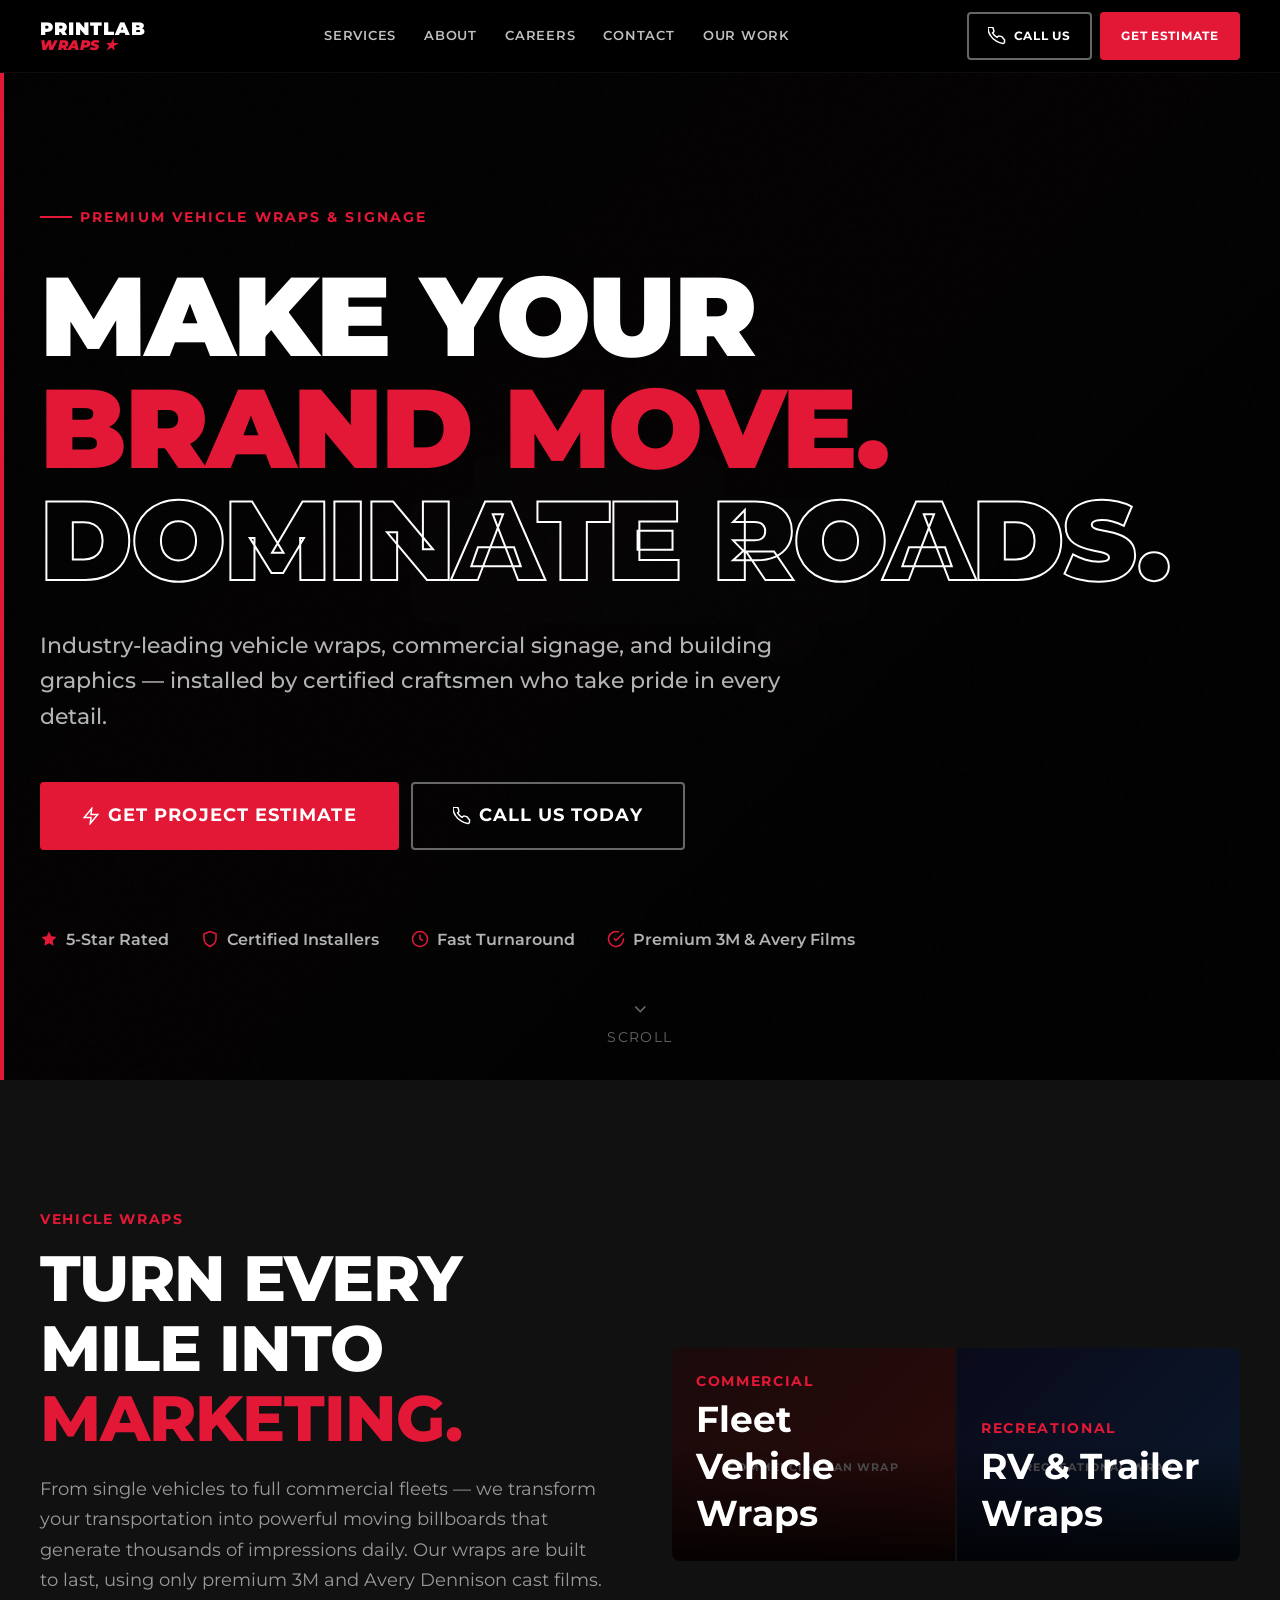
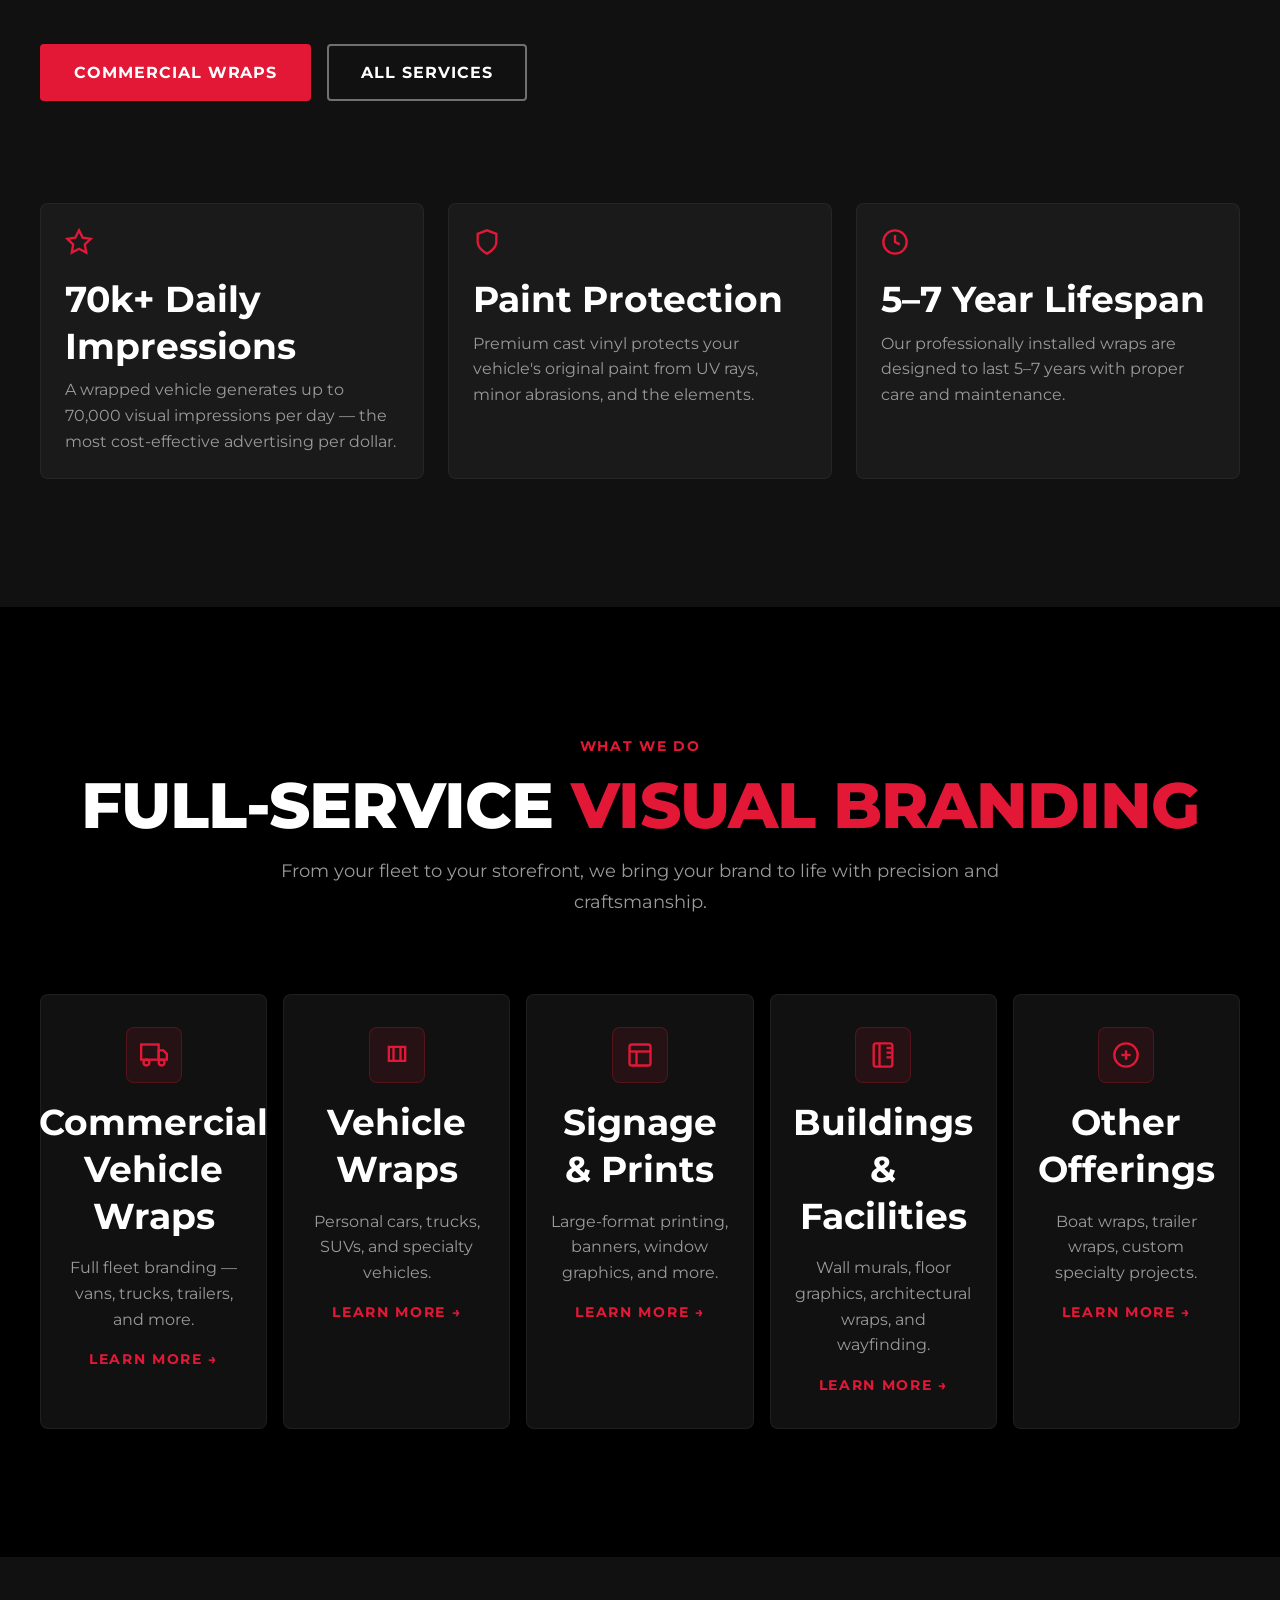
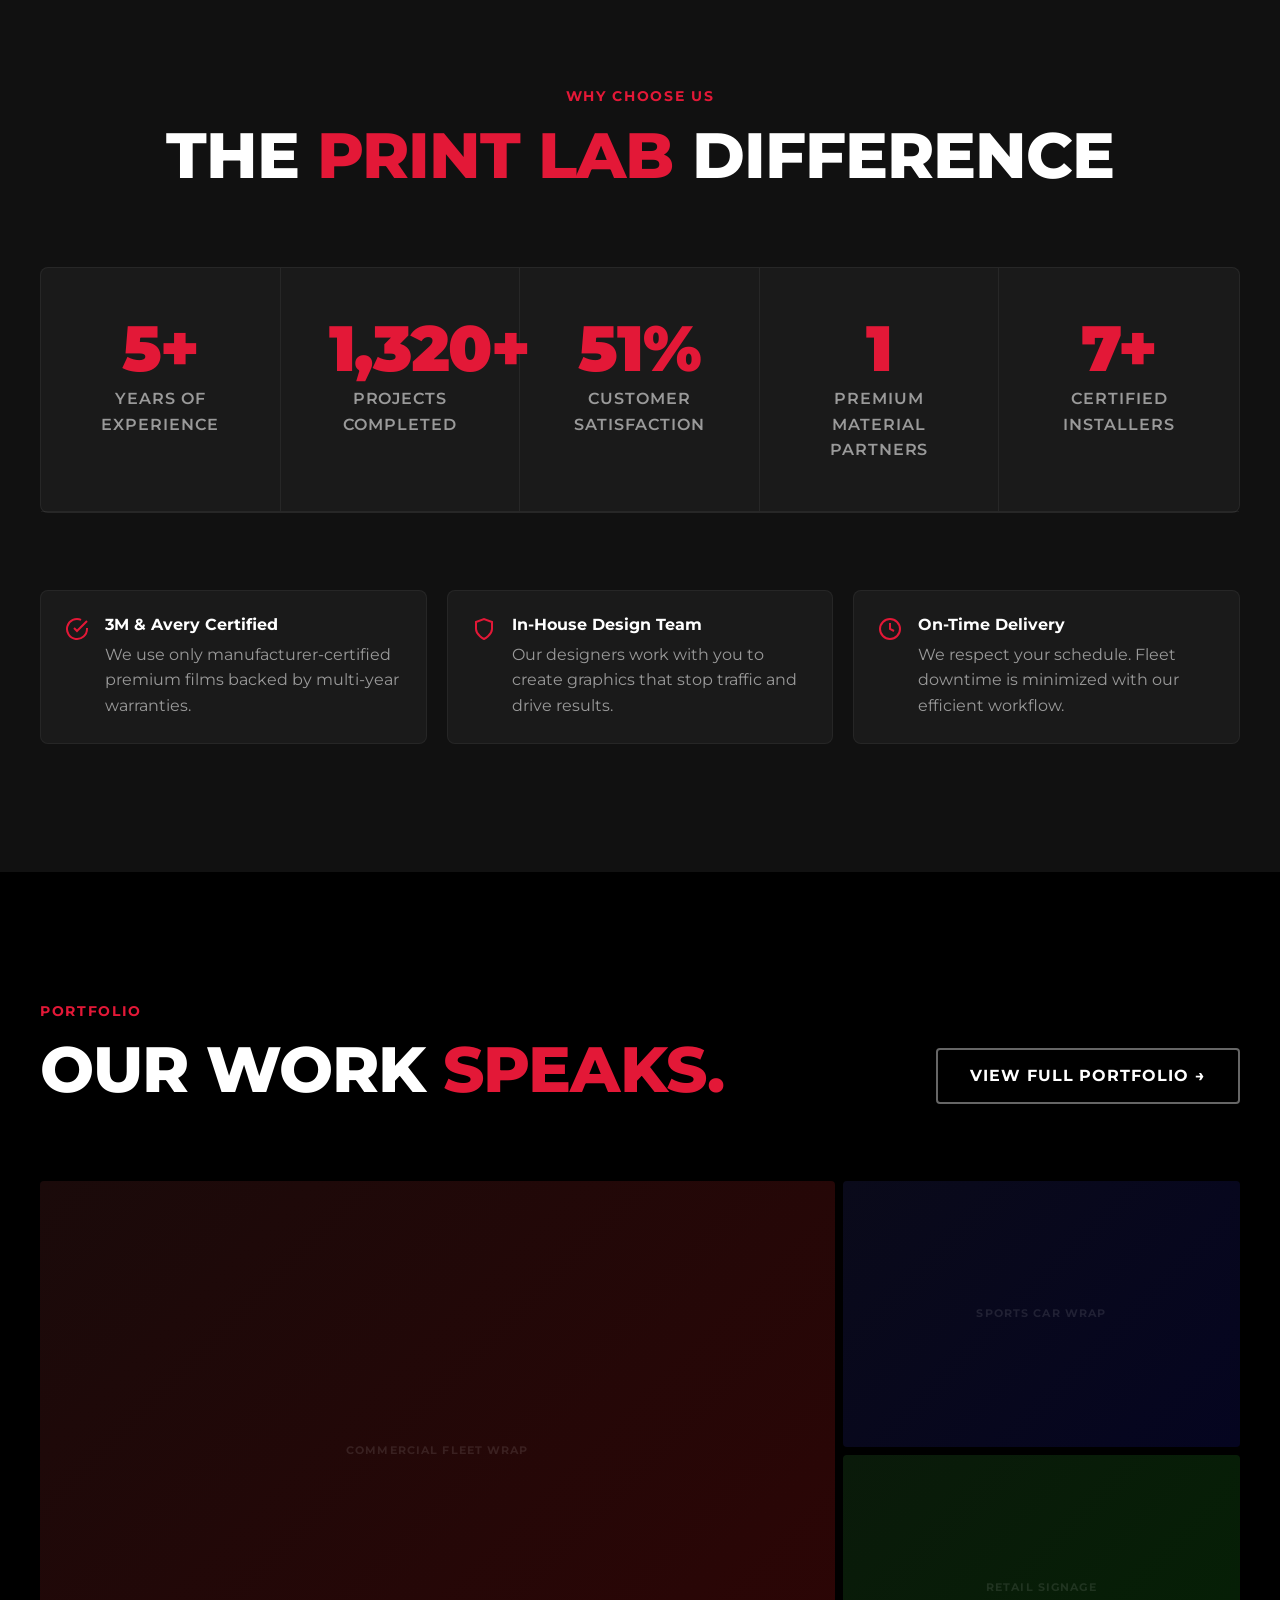
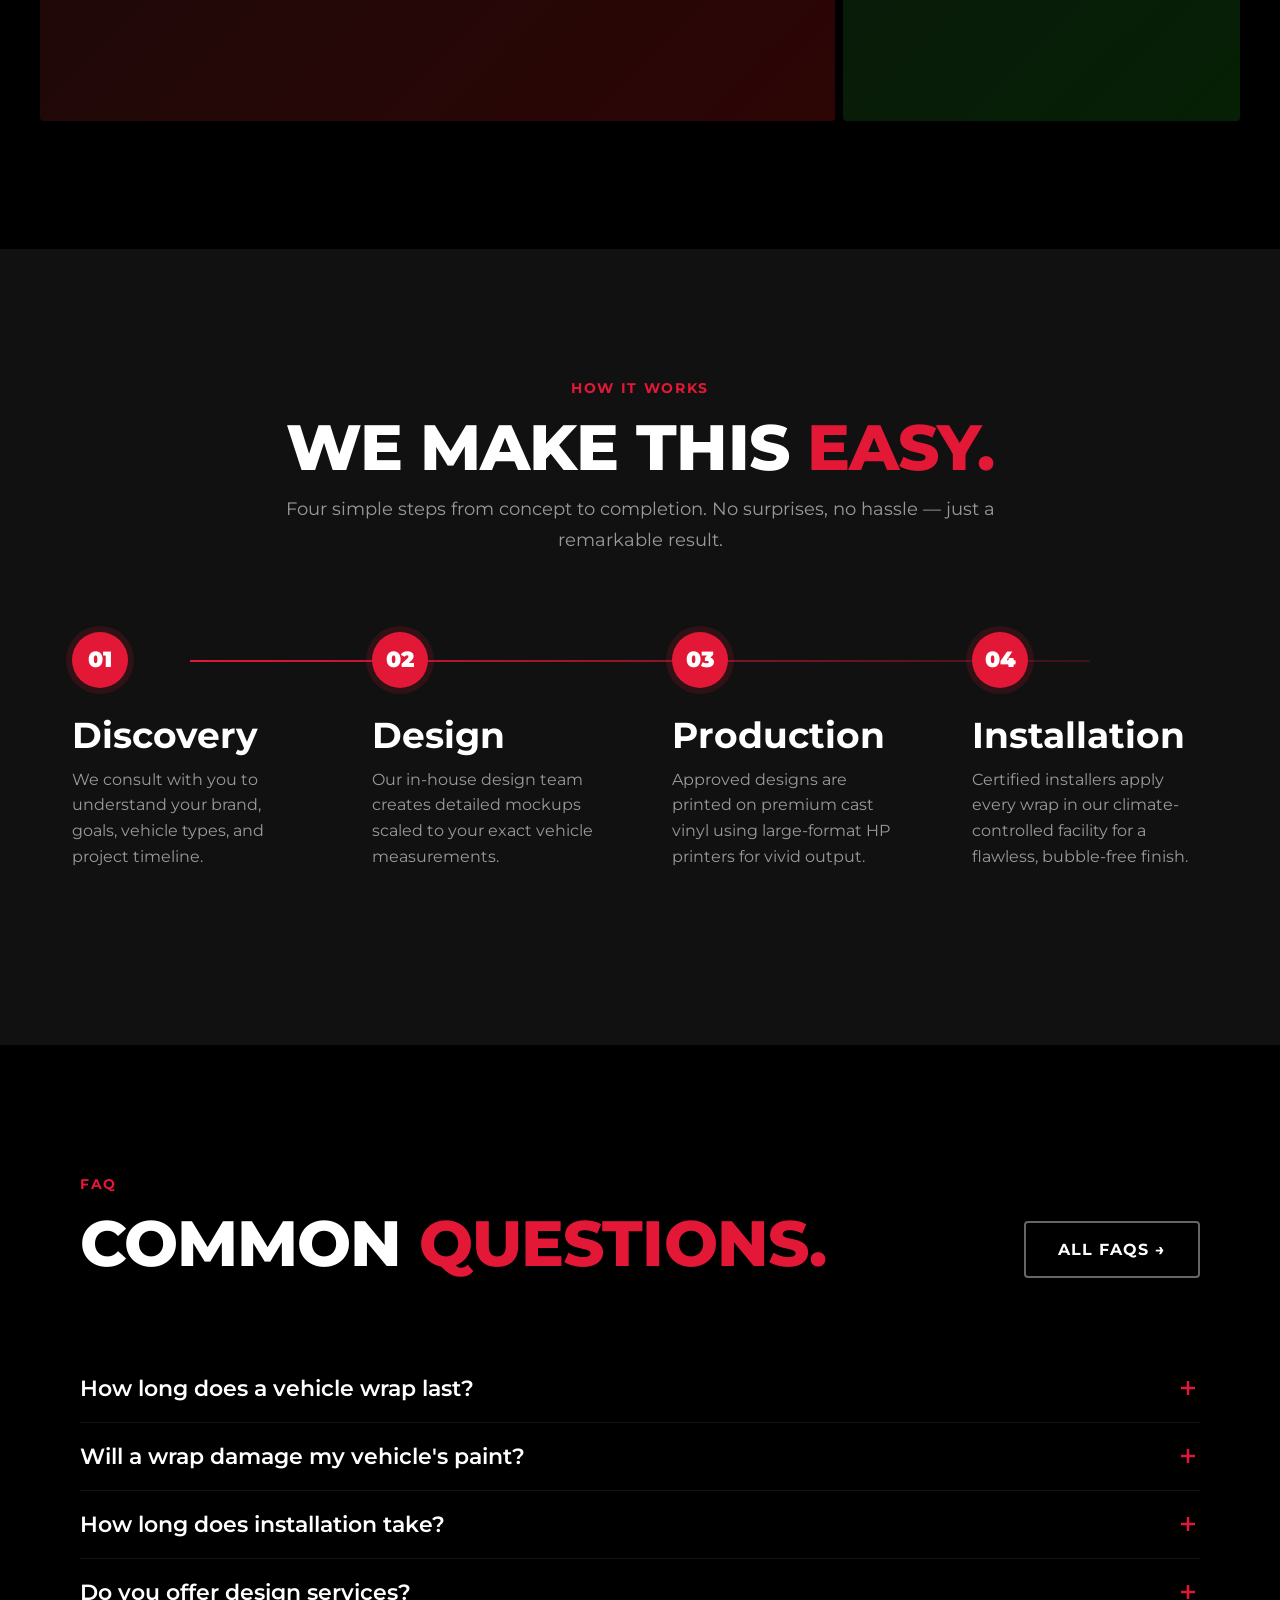
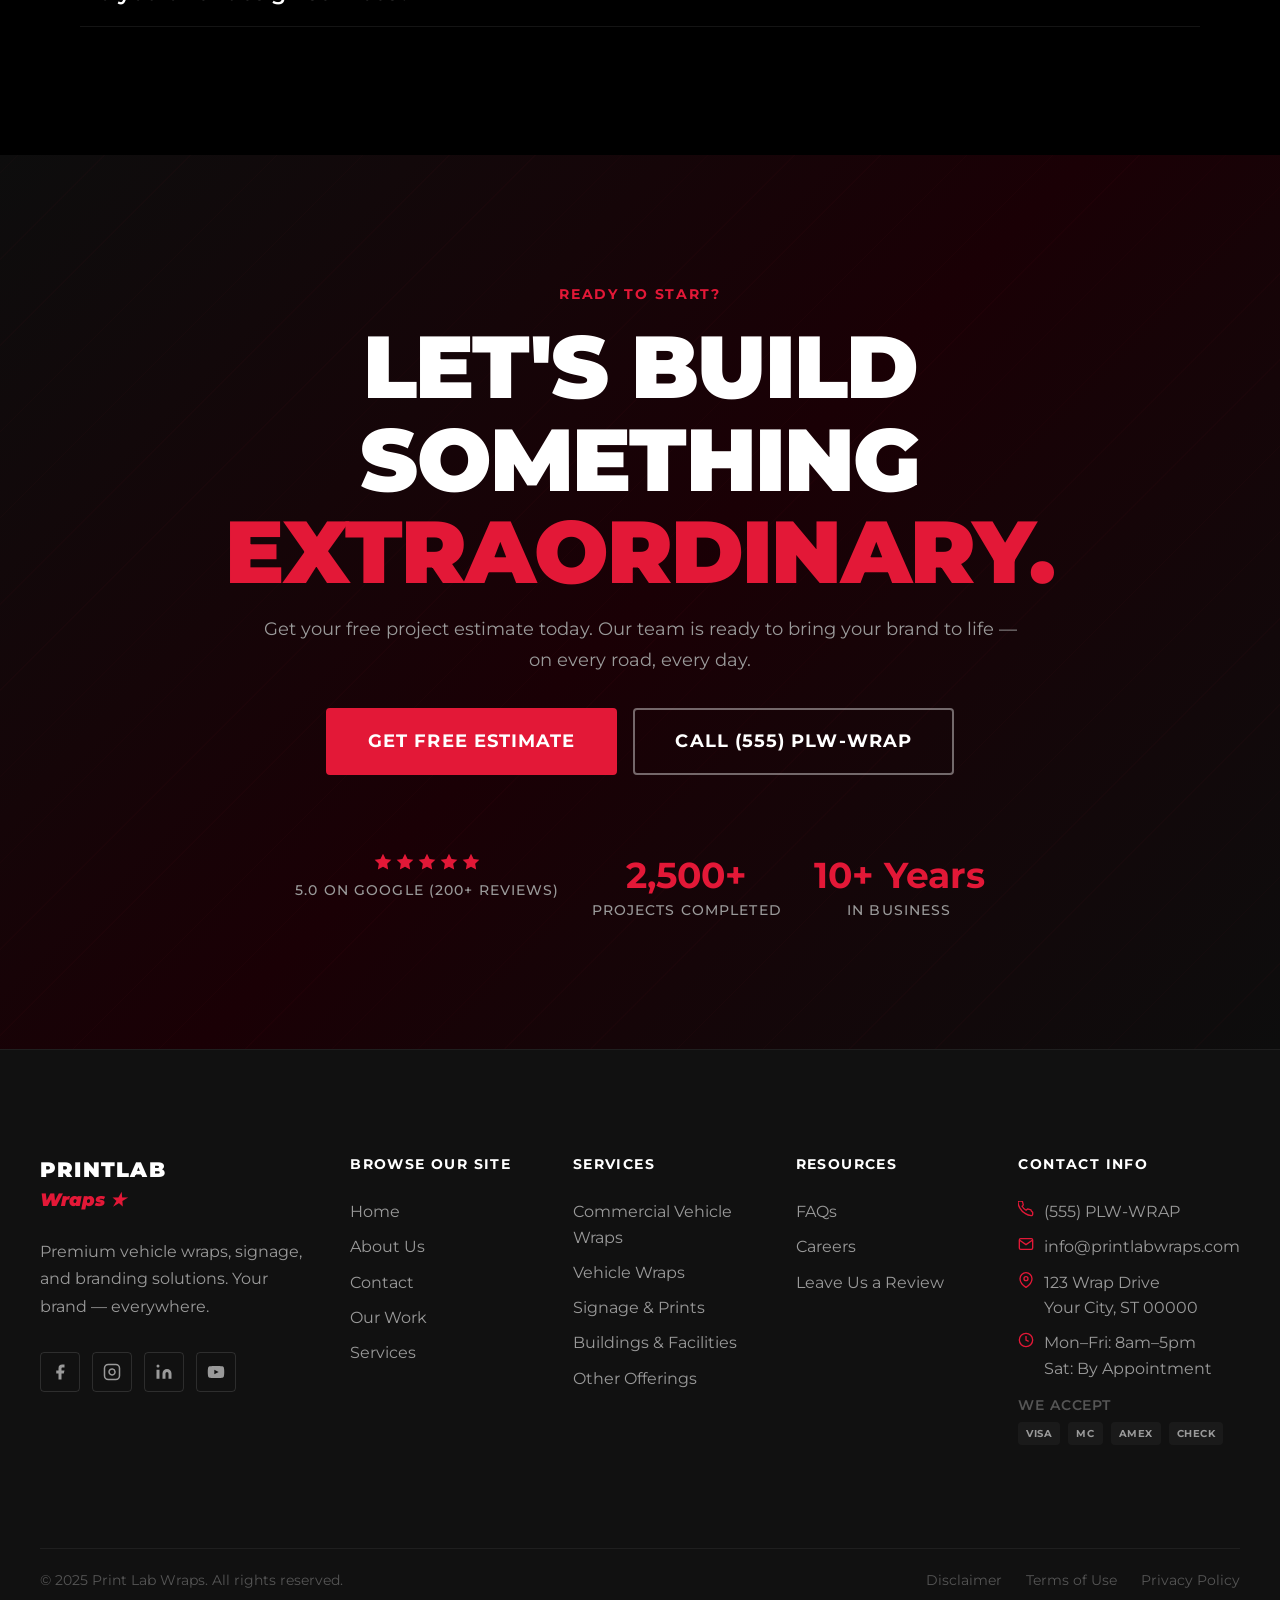
==== printlabwraps/index.html @ 4b6afe8a "Add Print Lab Wraps website — initial pages Global CSS design system (brand colors, fluid typography" ====
<!DOCTYPE html>
<html lang="en">
<head>
  <meta charset="UTF-8" />
  <meta name="viewport" content="width=device-width, initial-scale=1.0" />
  <title>Print Lab Wraps | Premium Vehicle Wraps, Signage & Branding</title>
  <meta name="description" content="Print Lab Wraps delivers premium vehicle wraps, commercial signage, and building graphics. Transform your fleet into a mobile billboard. Get a free estimate today." />
  <meta property="og:title" content="Print Lab Wraps | Premium Vehicle Wraps & Signage" />
  <meta property="og:description" content="Premium vehicle wraps, commercial signage, and branding solutions. Certified installers. Get your free estimate." />
  <meta property="og:type" content="website" />
  <link rel="canonical" href="https://printlabwraps.com/" />
  <link rel="preconnect" href="https://fonts.googleapis.com" />
  <link rel="preconnect" href="https://fonts.gstatic.com" crossorigin />
  <link rel="stylesheet" href="css/global.css" />
  <!-- Schema.org LocalBusiness -->
  <script type="application/ld+json">
  {
    "@context": "https://schema.org",
    "@type": "LocalBusiness",
    "name": "Print Lab Wraps",
    "description": "Premium vehicle wraps, commercial signage, and branding solutions",
    "telephone": "+1-555-PLW-WRAP",
    "address": {
      "@type": "PostalAddress",
      "addressCountry": "US"
    },
    "priceRange": "$$",
    "openingHours": "Mo-Fr 08:00-17:00"
  }
  </script>
  <style>
    /* ── Homepage-specific ── */
    .section-wraps-focus { background: var(--clr-dark-2); }
    .wraps-grid {
      display: grid;
      grid-template-columns: 1fr 1fr;
      gap: 2px;
      border-radius: var(--radius-md);
      overflow: hidden;
    }
    .wrap-card-lg {
      position: relative;
      overflow: hidden;
      aspect-ratio: 4/3;
      cursor: pointer;
    }
    .wrap-card-lg img {
      width: 100%; height: 100%;
      object-fit: cover;
      transition: transform 0.6s ease;
    }
    .wrap-card-lg:hover img { transform: scale(1.04); }
    .wrap-overlay {
      position: absolute;
      inset: 0;
      background: linear-gradient(to top, rgba(0,0,0,0.85) 0%, transparent 55%);
      display: flex;
      flex-direction: column;
      justify-content: flex-end;
      padding: 1.5rem;
    }
    .services-grid {
      display: grid;
      grid-template-columns: repeat(auto-fit, minmax(min(200px, 100%), 1fr));
      gap: 1rem;
    }
    .service-card {
      background: var(--clr-dark-2);
      border: 1px solid rgba(255,255,255,0.06);
      border-radius: var(--radius-md);
      padding: 2rem 1.5rem;
      text-align: center;
      cursor: pointer;
      transition: all var(--t-base);
      display: flex;
      flex-direction: column;
      align-items: center;
      gap: 1rem;
    }
    .service-card:hover {
      border-color: var(--clr-red);
      transform: translateY(-4px);
      box-shadow: 0 16px 48px rgba(227,24,55,0.12);
    }
    .service-icon {
      width: 56px; height: 56px;
      background: rgba(227,24,55,0.1);
      border: 1px solid rgba(227,24,55,0.25);
      border-radius: var(--radius-md);
      display: flex; align-items: center; justify-content: center;
      color: var(--clr-red);
    }
    .service-icon svg { width: 28px; height: 28px; }
    .stats-grid {
      display: grid;
      grid-template-columns: repeat(auto-fit, minmax(min(160px, 100%), 1fr));
      gap: 0;
    }
    .stat-item {
      padding: var(--sp-xl);
      text-align: center;
      border-right: 1px solid rgba(255,255,255,0.06);
      border-bottom: 1px solid rgba(255,255,255,0.06);
    }
    .stat-item:last-child { border-right: none; }
    .portfolio-preview {
      display: grid;
      grid-template-columns: 2fr 1fr;
      grid-template-rows: 1fr 1fr;
      gap: 0.5rem;
      height: 540px;
    }
    .portfolio-preview-item {
      overflow: hidden;
      border-radius: var(--radius-sm);
      position: relative;
      cursor: pointer;
    }
    .portfolio-preview-item:first-child { grid-row: 1 / 3; }
    .portfolio-preview-item img {
      width: 100%; height: 100%;
      object-fit: cover;
      transition: transform 0.6s ease;
    }
    .portfolio-preview-item:hover img { transform: scale(1.05); }
    .portfolio-overlay {
      position: absolute;
      inset: 0;
      background: linear-gradient(to top, rgba(0,0,0,0.7) 0%, transparent 50%);
      opacity: 0;
      transition: opacity var(--t-base);
      display: flex;
      align-items: flex-end;
      padding: 1rem;
    }
    .portfolio-preview-item:hover .portfolio-overlay { opacity: 1; }
    .process-grid {
      display: grid;
      grid-template-columns: repeat(4, 1fr);
      gap: 0;
      position: relative;
    }
    .process-grid::before {
      content: '';
      position: absolute;
      top: 28px;
      left: 12.5%;
      right: 12.5%;
      height: 2px;
      background: linear-gradient(90deg, var(--clr-red), rgba(227,24,55,0.2));
    }
    .process-item {
      padding: 0 var(--sp-lg) var(--sp-xl);
      position: relative;
    }
    .process-dot {
      width: 56px; height: 56px;
      background: var(--clr-red);
      border-radius: 50%;
      display: flex; align-items: center; justify-content: center;
      font-size: var(--fs-md);
      font-weight: 900;
      margin-bottom: 1.5rem;
      position: relative;
      z-index: 1;
      box-shadow: 0 0 0 6px rgba(227,24,55,0.15);
    }
    .final-cta-section {
      position: relative;
      overflow: hidden;
    }
    .final-cta-bg {
      position: absolute;
      inset: 0;
      background: linear-gradient(135deg, #0d0d0d 0%, #1a0005 50%, #0d0d0d 100%);
    }
    .final-cta-lines {
      position: absolute;
      inset: 0;
      background-image:
        repeating-linear-gradient(
          -45deg,
          transparent,
          transparent 60px,
          rgba(227,24,55,0.025) 60px,
          rgba(227,24,55,0.025) 61px
        );
    }
    @media (max-width: 768px) {
      .wraps-grid { grid-template-columns: 1fr; }
      .process-grid {
        grid-template-columns: 1fr 1fr;
      }
      .process-grid::before { display: none; }
      .portfolio-preview {
        grid-template-columns: 1fr 1fr;
        grid-template-rows: auto;
        height: auto;
      }
      .portfolio-preview-item:first-child { grid-row: auto; }
      .portfolio-preview-item { aspect-ratio: 4/3; }
    }
    @media (max-width: 480px) {
      .process-grid { grid-template-columns: 1fr; }
      .portfolio-preview { grid-template-columns: 1fr; }
    }
  </style>
</head>
<body class="page-wrapper">

  <!-- ══ HEADER ══ -->
  <header class="site-header" role="banner">
    <div class="container-large">
      <div class="header-inner">
        <a href="index.html" class="header-logo" aria-label="Print Lab Wraps Home">
          <div class="header-logo-text">
            <span class="logo-top">PrintLab</span>
            <span class="logo-bottom">Wraps ★</span>
          </div>
        </a>
        <nav class="header-nav" aria-label="Main navigation">
          <a href="pages/services.html"  class="nav-link">Services</a>
          <a href="pages/about.html"     class="nav-link">About</a>
          <a href="pages/careers.html"   class="nav-link">Careers</a>
          <a href="pages/contact.html"   class="nav-link">Contact</a>
          <a href="pages/our-work.html"  class="nav-link">Our Work</a>
        </nav>
        <div class="header-ctas">
          <a href="tel:+15559999999" class="btn btn-outline btn-icon" aria-label="Call us">
            <svg viewBox="0 0 24 24" fill="none" stroke="currentColor" stroke-width="2" aria-hidden="true"><path d="M22 16.92v3a2 2 0 01-2.18 2 19.79 19.79 0 01-8.63-3.07A19.5 19.5 0 013.07 11a19.79 19.79 0 01-3.07-8.67A2 2 0 012 .18h3a2 2 0 012 1.72c.127.96.361 1.903.7 2.81a2 2 0 01-.45 2.11L6.09 7.91a16 16 0 006 6l1.27-1.27a2 2 0 012.11-.45c.907.339 1.85.573 2.81.7a2 2 0 011.72 2z"/></svg>
            Call Us
          </a>
          <a href="pages/contact.html" class="btn btn-primary">Get Estimate</a>
        </div>
        <button class="hamburger" aria-label="Toggle menu" aria-expanded="false">
          <span></span><span></span><span></span>
        </button>
      </div>
    </div>
  </header>

  <!-- ══ MOBILE MENU ══ -->
  <nav class="mobile-menu" aria-label="Mobile navigation">
    <a href="pages/services.html"  class="mobile-nav-link">Services</a>
    <a href="pages/about.html"     class="mobile-nav-link">About</a>
    <a href="pages/careers.html"   class="mobile-nav-link">Careers</a>
    <a href="pages/contact.html"   class="mobile-nav-link">Contact</a>
    <a href="pages/our-work.html"  class="mobile-nav-link">Our Work</a>
    <div class="mobile-ctas">
      <a href="tel:+15559999999" class="btn btn-outline">Call Us Now</a>
      <a href="pages/contact.html" class="btn btn-primary">Get Free Estimate</a>
    </div>
  </nav>

  <main class="main-wrapper">

    <!-- ══ SECTION 1: HERO ══ -->
    <section class="section-hero section-hero--home" aria-label="Hero">
      <div class="hero-red-bar" aria-hidden="true"></div>
      <div class="hero-bg" aria-hidden="true">
        <!-- Replace src with actual vehicle wrap hero image -->
        <div class="hero-bg-img img-placeholder" style="height:100%;width:100%;background:linear-gradient(135deg,#0d0d0d 0%,#1a0a0a 40%,#000 100%);">
          <div style="position:absolute;inset:0;display:flex;align-items:center;justify-content:center;">
            <svg viewBox="0 0 120 60" fill="none" xmlns="http://www.w3.org/2000/svg" style="width:clamp(200px,50vw,500px);opacity:0.06;" aria-hidden="true">
              <rect x="5" y="20" width="110" height="30" rx="5" fill="white"/>
              <rect x="20" y="10" width="60" height="20" rx="3" fill="white"/>
              <circle cx="25" cy="52" r="8" fill="white"/>
              <circle cx="95" cy="52" r="8" fill="white"/>
            </svg>
          </div>
        </div>
        <div class="hero-bg-gradient"></div>
        <div class="hero-bg-noise"></div>
      </div>

      <div class="container-large">
        <div class="hero-content">
          <div class="hero-eyebrow reveal" data-delay="0">Premium Vehicle Wraps & Signage</div>
          <h1 class="heading-hero hero-headline reveal" data-delay="100">
            <span class="line-white">Make Your</span>
            <span class="line-red">Brand Move.</span>
            <span class="line-outline">Dominate Roads.</span>
          </h1>
          <p class="hero-subhead reveal" data-delay="200">
            Industry-leading vehicle wraps, commercial signage, and building graphics — installed by certified craftsmen who take pride in every detail.
          </p>
          <div class="hero-ctas reveal" data-delay="300">
            <a href="pages/contact.html" class="btn btn-primary btn-lg btn-icon">
              <svg viewBox="0 0 24 24" fill="none" stroke="currentColor" stroke-width="2" aria-hidden="true"><path d="M13 2L3 14h9l-1 8 10-12h-9l1-8z"/></svg>
              Get Project Estimate
            </a>
            <a href="tel:+15559999999" class="btn btn-outline btn-lg btn-icon">
              <svg viewBox="0 0 24 24" fill="none" stroke="currentColor" stroke-width="2" aria-hidden="true"><path d="M22 16.92v3a2 2 0 01-2.18 2 19.79 19.79 0 01-8.63-3.07A19.5 19.5 0 013.07 11a19.79 19.79 0 01-3.07-8.67A2 2 0 012 .18h3a2 2 0 012 1.72c.127.96.361 1.903.7 2.81a2 2 0 01-.45 2.11L6.09 7.91a16 16 0 006 6l1.27-1.27a2 2 0 012.11-.45c.907.339 1.85.573 2.81.7a2 2 0 011.72 2z"/></svg>
              Call Us Today
            </a>
          </div>
          <!-- Trust Bar -->
          <div class="trust-bar reveal" data-delay="400">
            <div class="trust-item">
              <svg viewBox="0 0 24 24" fill="currentColor" aria-hidden="true"><path d="M12 2l3.09 6.26L22 9.27l-5 4.87 1.18 6.88L12 17.77l-6.18 3.25L7 14.14 2 9.27l6.91-1.01L12 2z"/></svg>
              5-Star Rated
            </div>
            <div class="trust-item">
              <svg viewBox="0 0 24 24" fill="none" stroke="currentColor" stroke-width="2" aria-hidden="true"><path d="M12 22s8-4 8-10V5l-8-3-8 3v7c0 6 8 10 8 10z"/></svg>
              Certified Installers
            </div>
            <div class="trust-item">
              <svg viewBox="0 0 24 24" fill="none" stroke="currentColor" stroke-width="2" aria-hidden="true"><circle cx="12" cy="12" r="10"/><polyline points="12 6 12 12 16 14"/></svg>
              Fast Turnaround
            </div>
            <div class="trust-item">
              <svg viewBox="0 0 24 24" fill="none" stroke="currentColor" stroke-width="2" aria-hidden="true"><path d="M22 11.08V12a10 10 0 11-5.93-9.14"/><polyline points="22 4 12 14.01 9 11.01"/></svg>
              Premium 3M & Avery Films
            </div>
          </div>
        </div>
      </div>
      <div class="hero-scroll-hint" aria-hidden="true">
        <svg viewBox="0 0 24 24" fill="none" stroke="currentColor" stroke-width="2"><polyline points="6 9 12 15 18 9"/></svg>
        Scroll
      </div>
    </section>

    <!-- ══ SECTION 2: VEHICLE WRAPS FOCUS ══ -->
    <section class="section-wraps-focus padding-section-large" aria-labelledby="wraps-heading">
      <div class="container-large">
        <div style="display:grid;grid-template-columns:1fr 1fr;gap:clamp(2rem,5vw,4rem);align-items:center;margin-bottom:var(--sp-3xl)">
          <div>
            <p class="text-label reveal" data-delay="0">Vehicle Wraps</p>
            <h2 class="heading-2 reveal" data-delay="80" id="wraps-heading" style="margin:0.75rem 0 1.25rem">
              Turn Every Mile Into <span class="text-red">Marketing.</span>
            </h2>
            <p class="text-body reveal" data-delay="160" style="color:var(--clr-gray-400)">
              From single vehicles to full commercial fleets — we transform your transportation into powerful moving billboards that generate thousands of impressions daily. Our wraps are built to last, using only premium 3M and Avery Dennison cast films.
            </p>
            <div style="display:flex;gap:1rem;margin-top:var(--sp-xl);flex-wrap:wrap" class="reveal" data-delay="240">
              <a href="pages/commercial-vehicle-wraps.html" class="btn btn-primary">Commercial Wraps</a>
              <a href="pages/services.html" class="btn btn-outline">All Services</a>
            </div>
          </div>
          <div class="wraps-grid reveal-right" data-delay="100">
            <div class="wrap-card-lg">
              <div class="img-placeholder" style="width:100%;height:100%;min-height:240px;background:linear-gradient(135deg,#1a0a0a,#2d0a0a)">
                <span style="color:var(--clr-gray-600);font-size:0.7rem;letter-spacing:0.1em;text-transform:uppercase">Commercial Van Wrap</span>
              </div>
              <div class="wrap-overlay">
                <p class="text-label">Commercial</p>
                <p class="heading-4" style="margin-top:0.25rem">Fleet Vehicle Wraps</p>
              </div>
            </div>
            <div class="wrap-card-lg">
              <div class="img-placeholder" style="width:100%;height:100%;min-height:240px;background:linear-gradient(135deg,#0a0a1a,#0a1a2d)">
                <span style="color:var(--clr-gray-600);font-size:0.7rem;letter-spacing:0.1em;text-transform:uppercase">Recreational Wrap</span>
              </div>
              <div class="wrap-overlay">
                <p class="text-label">Recreational</p>
                <p class="heading-4" style="margin-top:0.25rem">RV & Trailer Wraps</p>
              </div>
            </div>
          </div>
        </div>

        <!-- Benefits Row -->
        <div style="display:grid;grid-template-columns:repeat(3,1fr);gap:1.5rem" data-stagger>
          <div class="reveal" style="padding:1.5rem;background:var(--clr-dark-3);border-radius:var(--radius-md);border:1px solid rgba(255,255,255,0.05)">
            <div style="color:var(--clr-red);margin-bottom:0.75rem">
              <svg viewBox="0 0 24 24" fill="none" stroke="currentColor" stroke-width="2" width="28" height="28" aria-hidden="true"><path d="M12 2l3.09 6.26L22 9.27l-5 4.87 1.18 6.88L12 17.77l-6.18 3.25L7 14.14 2 9.27l6.91-1.01L12 2z"/></svg>
            </div>
            <h3 class="heading-4" style="margin-bottom:0.5rem">70k+ Daily Impressions</h3>
            <p class="text-sm" style="color:var(--clr-gray-400)">A wrapped vehicle generates up to 70,000 visual impressions per day — the most cost-effective advertising per dollar.</p>
          </div>
          <div class="reveal" style="padding:1.5rem;background:var(--clr-dark-3);border-radius:var(--radius-md);border:1px solid rgba(255,255,255,0.05)">
            <div style="color:var(--clr-red);margin-bottom:0.75rem">
              <svg viewBox="0 0 24 24" fill="none" stroke="currentColor" stroke-width="2" width="28" height="28" aria-hidden="true"><path d="M12 22s8-4 8-10V5l-8-3-8 3v7c0 6 8 10 8 10z"/></svg>
            </div>
            <h3 class="heading-4" style="margin-bottom:0.5rem">Paint Protection</h3>
            <p class="text-sm" style="color:var(--clr-gray-400)">Premium cast vinyl protects your vehicle's original paint from UV rays, minor abrasions, and the elements.</p>
          </div>
          <div class="reveal" style="padding:1.5rem;background:var(--clr-dark-3);border-radius:var(--radius-md);border:1px solid rgba(255,255,255,0.05)">
            <div style="color:var(--clr-red);margin-bottom:0.75rem">
              <svg viewBox="0 0 24 24" fill="none" stroke="currentColor" stroke-width="2" width="28" height="28" aria-hidden="true"><circle cx="12" cy="12" r="10"/><polyline points="12 6 12 12 16 14"/></svg>
            </div>
            <h3 class="heading-4" style="margin-bottom:0.5rem">5–7 Year Lifespan</h3>
            <p class="text-sm" style="color:var(--clr-gray-400)">Our professionally installed wraps are designed to last 5–7 years with proper care and maintenance.</p>
          </div>
        </div>
      </div>
    </section>

    <!-- ══ SECTION 3: SERVICES OVERVIEW ══ -->
    <section class="section-dark padding-section-large" aria-labelledby="services-heading">
      <div class="container-large">
        <div style="text-align:center;margin-bottom:var(--sp-2xl)">
          <p class="text-label reveal" data-delay="0">What We Do</p>
          <h2 class="heading-2 reveal" data-delay="80" id="services-heading" style="margin:0.75rem 0 1rem">
            Full-Service <span class="text-red">Visual Branding</span>
          </h2>
          <p class="text-body reveal" data-delay="160" style="color:var(--clr-gray-400);margin:0 auto;text-align:center">
            From your fleet to your storefront, we bring your brand to life with precision and craftsmanship.
          </p>
        </div>
        <div class="services-grid" data-stagger>
          <a href="pages/commercial-vehicle-wraps.html" class="service-card reveal">
            <div class="service-icon" aria-hidden="true">
              <svg viewBox="0 0 24 24" fill="none" stroke="currentColor" stroke-width="2"><rect x="1" y="3" width="15" height="13"/><polygon points="16 8 20 8 23 11 23 16 16 16 16 8"/><circle cx="5.5" cy="18.5" r="2.5"/><circle cx="18.5" cy="18.5" r="2.5"/></svg>
            </div>
            <h3 class="heading-4" style="text-align:center">Commercial Vehicle Wraps</h3>
            <p class="text-sm" style="color:var(--clr-gray-400);text-align:center">Full fleet branding — vans, trucks, trailers, and more.</p>
            <span class="text-label">Learn More →</span>
          </a>
          <a href="pages/vehicle-wraps.html" class="service-card reveal">
            <div class="service-icon" aria-hidden="true">
              <svg viewBox="0 0 24 24" fill="none" stroke="currentColor" stroke-width="2"><path d="M19 17H5V5h14v12zM9 17V5M15 17V5"/></svg>
            </div>
            <h3 class="heading-4" style="text-align:center">Vehicle Wraps</h3>
            <p class="text-sm" style="color:var(--clr-gray-400);text-align:center">Personal cars, trucks, SUVs, and specialty vehicles.</p>
            <span class="text-label">Learn More →</span>
          </a>
          <a href="pages/signage-prints.html" class="service-card reveal">
            <div class="service-icon" aria-hidden="true">
              <svg viewBox="0 0 24 24" fill="none" stroke="currentColor" stroke-width="2"><rect x="3" y="3" width="18" height="18" rx="2" ry="2"/><line x1="3" y1="9" x2="21" y2="9"/><line x1="9" y1="21" x2="9" y2="9"/></svg>
            </div>
            <h3 class="heading-4" style="text-align:center">Signage & Prints</h3>
            <p class="text-sm" style="color:var(--clr-gray-400);text-align:center">Large-format printing, banners, window graphics, and more.</p>
            <span class="text-label">Learn More →</span>
          </a>
          <a href="pages/buildings-facilities.html" class="service-card reveal">
            <div class="service-icon" aria-hidden="true">
              <svg viewBox="0 0 24 24" fill="none" stroke="currentColor" stroke-width="2"><rect x="4" y="2" width="16" height="20" rx="2" ry="2"/><line x1="9" y1="22" x2="9" y2="2"/><line x1="15" y1="6" x2="19" y2="6"/><line x1="15" y1="10" x2="19" y2="10"/><line x1="15" y1="14" x2="19" y2="14"/></svg>
            </div>
            <h3 class="heading-4" style="text-align:center">Buildings & Facilities</h3>
            <p class="text-sm" style="color:var(--clr-gray-400);text-align:center">Wall murals, floor graphics, architectural wraps, and wayfinding.</p>
            <span class="text-label">Learn More →</span>
          </a>
          <a href="pages/other-offerings.html" class="service-card reveal">
            <div class="service-icon" aria-hidden="true">
              <svg viewBox="0 0 24 24" fill="none" stroke="currentColor" stroke-width="2"><circle cx="12" cy="12" r="10"/><line x1="12" y1="8" x2="12" y2="16"/><line x1="8" y1="12" x2="16" y2="12"/></svg>
            </div>
            <h3 class="heading-4" style="text-align:center">Other Offerings</h3>
            <p class="text-sm" style="color:var(--clr-gray-400);text-align:center">Boat wraps, trailer wraps, custom specialty projects.</p>
            <span class="text-label">Learn More →</span>
          </a>
        </div>
      </div>
    </section>

    <!-- ══ SECTION 4: WHY PRINT LAB WRAPS ══ -->
    <section class="section-dark-2 padding-section-large" aria-labelledby="why-heading">
      <div class="container-large">
        <div style="text-align:center;margin-bottom:var(--sp-2xl)">
          <p class="text-label reveal" data-delay="0">Why Choose Us</p>
          <h2 class="heading-2 reveal" data-delay="80" id="why-heading" style="margin:0.75rem 0">
            The <span class="text-red">Print Lab</span> Difference
          </h2>
        </div>
        <div class="stats-grid reveal" data-delay="160" style="background:var(--clr-dark-3);border-radius:var(--radius-md);border:1px solid rgba(255,255,255,0.06);margin-bottom:var(--sp-2xl)">
          <div class="stat-item">
            <div class="stat-number" data-count="10" data-suffix="+">10+</div>
            <p class="stat-label">Years of Experience</p>
          </div>
          <div class="stat-item">
            <div class="stat-number" data-count="2500" data-suffix="+">2500+</div>
            <p class="stat-label">Projects Completed</p>
          </div>
          <div class="stat-item">
            <div class="stat-number" data-count="98" data-suffix="%">98%</div>
            <p class="stat-label">Customer Satisfaction</p>
          </div>
          <div class="stat-item">
            <div class="stat-number" data-count="3">3</div>
            <p class="stat-label">Premium Material Partners</p>
          </div>
          <div class="stat-item">
            <div class="stat-number" data-count="15" data-suffix="+">15+</div>
            <p class="stat-label">Certified Installers</p>
          </div>
        </div>
        <!-- Trust Points -->
        <div style="display:grid;grid-template-columns:repeat(auto-fit,minmax(min(280px,100%),1fr));gap:1.25rem" data-stagger>
          <div class="reveal" style="display:flex;gap:1rem;padding:1.5rem;background:var(--clr-dark-3);border-radius:var(--radius-md);border:1px solid rgba(255,255,255,0.05)">
            <div style="color:var(--clr-red);flex-shrink:0;margin-top:2px">
              <svg viewBox="0 0 24 24" fill="none" stroke="currentColor" stroke-width="2" width="24" height="24" aria-hidden="true"><path d="M22 11.08V12a10 10 0 11-5.93-9.14"/><polyline points="22 4 12 14.01 9 11.01"/></svg>
            </div>
            <div>
              <h3 class="heading-4" style="font-size:1rem;margin-bottom:0.4rem">3M & Avery Certified</h3>
              <p class="text-sm" style="color:var(--clr-gray-400)">We use only manufacturer-certified premium films backed by multi-year warranties.</p>
            </div>
          </div>
          <div class="reveal" style="display:flex;gap:1rem;padding:1.5rem;background:var(--clr-dark-3);border-radius:var(--radius-md);border:1px solid rgba(255,255,255,0.05)">
            <div style="color:var(--clr-red);flex-shrink:0;margin-top:2px">
              <svg viewBox="0 0 24 24" fill="none" stroke="currentColor" stroke-width="2" width="24" height="24" aria-hidden="true"><path d="M12 22s8-4 8-10V5l-8-3-8 3v7c0 6 8 10 8 10z"/></svg>
            </div>
            <div>
              <h3 class="heading-4" style="font-size:1rem;margin-bottom:0.4rem">In-House Design Team</h3>
              <p class="text-sm" style="color:var(--clr-gray-400)">Our designers work with you to create graphics that stop traffic and drive results.</p>
            </div>
          </div>
          <div class="reveal" style="display:flex;gap:1rem;padding:1.5rem;background:var(--clr-dark-3);border-radius:var(--radius-md);border:1px solid rgba(255,255,255,0.05)">
            <div style="color:var(--clr-red);flex-shrink:0;margin-top:2px">
              <svg viewBox="0 0 24 24" fill="none" stroke="currentColor" stroke-width="2" width="24" height="24" aria-hidden="true"><circle cx="12" cy="12" r="10"/><polyline points="12 6 12 12 16 14"/></svg>
            </div>
            <div>
              <h3 class="heading-4" style="font-size:1rem;margin-bottom:0.4rem">On-Time Delivery</h3>
              <p class="text-sm" style="color:var(--clr-gray-400)">We respect your schedule. Fleet downtime is minimized with our efficient workflow.</p>
            </div>
          </div>
        </div>
      </div>
    </section>

    <!-- ══ SECTION 5: OUR WORK PREVIEW ══ -->
    <section class="section-dark padding-section-large" aria-labelledby="work-heading">
      <div class="container-large">
        <div style="display:flex;align-items:flex-end;justify-content:space-between;flex-wrap:wrap;gap:1.5rem;margin-bottom:var(--sp-2xl)">
          <div>
            <p class="text-label reveal" data-delay="0">Portfolio</p>
            <h2 class="heading-2 reveal" data-delay="80" id="work-heading" style="margin-top:0.75rem">
              Our Work <span class="text-red">Speaks.</span>
            </h2>
          </div>
          <a href="pages/our-work.html" class="btn btn-outline reveal" data-delay="80">View Full Portfolio →</a>
        </div>
        <div class="portfolio-preview reveal" data-delay="120">
          <div class="portfolio-preview-item">
            <div class="img-placeholder" style="width:100%;height:100%;background:linear-gradient(135deg,#1a0a0a,#2d0505)">
              <span style="color:rgba(255,255,255,0.1);font-size:0.7rem;text-transform:uppercase;letter-spacing:0.1em">Commercial Fleet Wrap</span>
            </div>
            <div class="portfolio-overlay">
              <p class="text-sm" style="font-weight:700">Commercial Fleet — Delivery Company</p>
            </div>
          </div>
          <div class="portfolio-preview-item">
            <div class="img-placeholder" style="width:100%;height:100%;background:linear-gradient(135deg,#0a0a1a,#050520)">
              <span style="color:rgba(255,255,255,0.1);font-size:0.7rem;text-transform:uppercase;letter-spacing:0.1em">Sports Car Wrap</span>
            </div>
            <div class="portfolio-overlay">
              <p class="text-sm" style="font-weight:700">Color Change — Sports Vehicle</p>
            </div>
          </div>
          <div class="portfolio-preview-item">
            <div class="img-placeholder" style="width:100%;height:100%;background:linear-gradient(135deg,#0a1a0a,#052005)">
              <span style="color:rgba(255,255,255,0.1);font-size:0.7rem;text-transform:uppercase;letter-spacing:0.1em">Retail Signage</span>
            </div>
            <div class="portfolio-overlay">
              <p class="text-sm" style="font-weight:700">Retail Storefront Signage</p>
            </div>
          </div>
        </div>
      </div>
    </section>

    <!-- ══ SECTION 6: PROCESS ══ -->
    <section class="section-dark-2 padding-section-large" aria-labelledby="process-heading">
      <div class="container-large">
        <div style="text-align:center;margin-bottom:var(--sp-2xl)">
          <p class="text-label reveal" data-delay="0">How It Works</p>
          <h2 class="heading-2 reveal" data-delay="80" id="process-heading" style="margin:0.75rem 0">
            We Make This <span class="text-red">Easy.</span>
          </h2>
          <p class="text-body reveal" data-delay="160" style="color:var(--clr-gray-400);margin:0 auto;text-align:center">
            Four simple steps from concept to completion. No surprises, no hassle — just a remarkable result.
          </p>
        </div>
        <div class="process-grid" data-stagger>
          <div class="process-item reveal">
            <div class="process-dot">01</div>
            <h3 class="heading-4" style="margin-bottom:0.5rem">Discovery</h3>
            <p class="text-sm" style="color:var(--clr-gray-400)">We consult with you to understand your brand, goals, vehicle types, and project timeline.</p>
          </div>
          <div class="process-item reveal">
            <div class="process-dot">02</div>
            <h3 class="heading-4" style="margin-bottom:0.5rem">Design</h3>
            <p class="text-sm" style="color:var(--clr-gray-400)">Our in-house design team creates detailed mockups scaled to your exact vehicle measurements.</p>
          </div>
          <div class="process-item reveal">
            <div class="process-dot">03</div>
            <h3 class="heading-4" style="margin-bottom:0.5rem">Production</h3>
            <p class="text-sm" style="color:var(--clr-gray-400)">Approved designs are printed on premium cast vinyl using large-format HP printers for vivid output.</p>
          </div>
          <div class="process-item reveal">
            <div class="process-dot">04</div>
            <h3 class="heading-4" style="margin-bottom:0.5rem">Installation</h3>
            <p class="text-sm" style="color:var(--clr-gray-400)">Certified installers apply every wrap in our climate-controlled facility for a flawless, bubble-free finish.</p>
          </div>
        </div>
      </div>
    </section>

    <!-- ══ SECTION 7: FAQ PREVIEW ══ -->
    <section class="section-dark padding-section-large" aria-labelledby="faq-heading">
      <div class="container-medium">
        <div style="display:flex;align-items:flex-end;justify-content:space-between;flex-wrap:wrap;gap:1.5rem;margin-bottom:var(--sp-2xl)">
          <div>
            <p class="text-label reveal" data-delay="0">FAQ</p>
            <h2 class="heading-2 reveal" data-delay="80" id="faq-heading" style="margin-top:0.75rem">
              Common <span class="text-red">Questions.</span>
            </h2>
          </div>
          <a href="pages/faq.html" class="btn btn-outline reveal" data-delay="80">All FAQs →</a>
        </div>
        <div data-accordion class="reveal" data-delay="120">
          <div class="accordion-item">
            <button class="accordion-trigger" aria-expanded="false">
              How long does a vehicle wrap last?
              <svg class="accordion-icon" viewBox="0 0 24 24" fill="none" stroke="currentColor" stroke-width="2.5" aria-hidden="true"><line x1="12" y1="5" x2="12" y2="19"/><line x1="5" y1="12" x2="19" y2="12"/></svg>
            </button>
            <div class="accordion-content">
              A professionally installed vehicle wrap using premium cast vinyl typically lasts 5–7 years. Factors like sun exposure, washing frequency, and storage conditions can affect longevity.
            </div>
          </div>
          <div class="accordion-item">
            <button class="accordion-trigger" aria-expanded="false">
              Will a wrap damage my vehicle's paint?
              <svg class="accordion-icon" viewBox="0 0 24 24" fill="none" stroke="currentColor" stroke-width="2.5" aria-hidden="true"><line x1="12" y1="5" x2="12" y2="19"/><line x1="5" y1="12" x2="19" y2="12"/></svg>
            </button>
            <div class="accordion-content">
              No — quite the opposite. Premium vinyl wraps actually protect your vehicle's factory paint from UV rays, minor scratches, and environmental damage. When properly removed, the original paint remains intact.
            </div>
          </div>
          <div class="accordion-item">
            <button class="accordion-trigger" aria-expanded="false">
              How long does installation take?
              <svg class="accordion-icon" viewBox="0 0 24 24" fill="none" stroke="currentColor" stroke-width="2.5" aria-hidden="true"><line x1="12" y1="5" x2="12" y2="19"/><line x1="5" y1="12" x2="19" y2="12"/></svg>
            </button>
            <div class="accordion-content">
              A full vehicle wrap typically takes 1–3 days depending on vehicle size and complexity. Partial wraps and spot graphics can often be completed same-day or next-day.
            </div>
          </div>
          <div class="accordion-item">
            <button class="accordion-trigger" aria-expanded="false">
              Do you offer design services?
              <svg class="accordion-icon" viewBox="0 0 24 24" fill="none" stroke="currentColor" stroke-width="2.5" aria-hidden="true"><line x1="12" y1="5" x2="12" y2="19"/><line x1="5" y1="12" x2="19" y2="12"/></svg>
            </button>
            <div class="accordion-content">
              Absolutely. Our in-house design team will work directly with you to create a custom design, or we can work from your existing brand assets. All designs are provided for review and approval before production.
            </div>
          </div>
        </div>
      </div>
    </section>

    <!-- ══ SECTION 8: FINAL CTA ══ -->
    <section class="final-cta-section padding-section-large" aria-labelledby="cta-heading">
      <div class="final-cta-bg" aria-hidden="true"></div>
      <div class="final-cta-lines" aria-hidden="true"></div>
      <div class="container-medium" style="position:relative;z-index:1;text-align:center">
        <p class="text-label reveal" data-delay="0">Ready to Start?</p>
        <h2 class="heading-1 reveal" data-delay="80" id="cta-heading" style="margin:1rem 0">
          Let's Build Something<br><span class="text-red">Extraordinary.</span>
        </h2>
        <p class="text-body reveal" data-delay="160" style="color:var(--clr-gray-400);margin:0 auto 2rem;text-align:center">
          Get your free project estimate today. Our team is ready to bring your brand to life — on every road, every day.
        </p>
        <div style="display:flex;gap:1rem;flex-wrap:wrap;justify-content:center" class="reveal" data-delay="240">
          <a href="pages/contact.html" class="btn btn-primary btn-lg">Get Free Estimate</a>
          <a href="tel:+15559999999" class="btn btn-outline btn-lg">Call (555) PLW-WRAP</a>
        </div>
        <!-- Social Proof -->
        <div style="margin-top:var(--sp-2xl);display:flex;justify-content:center;gap:2rem;flex-wrap:wrap" class="reveal" data-delay="320">
          <div style="text-align:center">
            <div style="display:flex;gap:2px;justify-content:center;margin-bottom:0.4rem" aria-label="5 stars">
              <svg viewBox="0 0 24 24" fill="#E31837" width="20" height="20" aria-hidden="true"><path d="M12 2l3.09 6.26L22 9.27l-5 4.87 1.18 6.88L12 17.77l-6.18 3.25L7 14.14 2 9.27l6.91-1.01L12 2z"/></svg>
              <svg viewBox="0 0 24 24" fill="#E31837" width="20" height="20" aria-hidden="true"><path d="M12 2l3.09 6.26L22 9.27l-5 4.87 1.18 6.88L12 17.77l-6.18 3.25L7 14.14 2 9.27l6.91-1.01L12 2z"/></svg>
              <svg viewBox="0 0 24 24" fill="#E31837" width="20" height="20" aria-hidden="true"><path d="M12 2l3.09 6.26L22 9.27l-5 4.87 1.18 6.88L12 17.77l-6.18 3.25L7 14.14 2 9.27l6.91-1.01L12 2z"/></svg>
              <svg viewBox="0 0 24 24" fill="#E31837" width="20" height="20" aria-hidden="true"><path d="M12 2l3.09 6.26L22 9.27l-5 4.87 1.18 6.88L12 17.77l-6.18 3.25L7 14.14 2 9.27l6.91-1.01L12 2z"/></svg>
              <svg viewBox="0 0 24 24" fill="#E31837" width="20" height="20" aria-hidden="true"><path d="M12 2l3.09 6.26L22 9.27l-5 4.87 1.18 6.88L12 17.77l-6.18 3.25L7 14.14 2 9.27l6.91-1.01L12 2z"/></svg>
            </div>
            <p class="text-xs" style="color:var(--clr-gray-400)">5.0 on Google (200+ Reviews)</p>
          </div>
          <div style="text-align:center">
            <p class="heading-4" style="color:var(--clr-red)">2,500+</p>
            <p class="text-xs" style="color:var(--clr-gray-400)">Projects Completed</p>
          </div>
          <div style="text-align:center">
            <p class="heading-4" style="color:var(--clr-red)">10+ Years</p>
            <p class="text-xs" style="color:var(--clr-gray-400)">In Business</p>
          </div>
        </div>
      </div>
    </section>

  </main>

  <!-- ══ FOOTER ══ -->
  <footer class="site-footer" role="contentinfo">
    <div class="container-large">
      <div class="footer-main">
        <div class="footer-brand">
          <div class="footer-logo-text">
            <div class="logo-top">PrintLab</div>
            <div class="logo-bottom">Wraps ★</div>
          </div>
          <p class="footer-tagline">Premium vehicle wraps, signage, and branding solutions. Your brand — everywhere.</p>
          <div class="footer-social">
            <a href="#" class="social-btn" aria-label="Facebook">
              <svg viewBox="0 0 24 24" fill="currentColor" aria-hidden="true"><path d="M18 2h-3a5 5 0 00-5 5v3H7v4h3v8h4v-8h3l1-4h-4V7a1 1 0 011-1h3z"/></svg>
            </a>
            <a href="#" class="social-btn" aria-label="Instagram">
              <svg viewBox="0 0 24 24" fill="none" stroke="currentColor" stroke-width="2" aria-hidden="true"><rect x="2" y="2" width="20" height="20" rx="5" ry="5"/><path d="M16 11.37A4 4 0 1112.63 8 4 4 0 0116 11.37z"/><line x1="17.5" y1="6.5" x2="17.51" y2="6.5"/></svg>
            </a>
            <a href="#" class="social-btn" aria-label="LinkedIn">
              <svg viewBox="0 0 24 24" fill="currentColor" aria-hidden="true"><path d="M16 8a6 6 0 016 6v7h-4v-7a2 2 0 00-2-2 2 2 0 00-2 2v7h-4v-7a6 6 0 016-6zM2 9h4v12H2z"/><circle cx="4" cy="4" r="2"/></svg>
            </a>
            <a href="#" class="social-btn" aria-label="YouTube">
              <svg viewBox="0 0 24 24" fill="currentColor" aria-hidden="true"><path d="M22.54 6.42a2.78 2.78 0 00-1.95-1.96C18.88 4 12 4 12 4s-6.88 0-8.59.46a2.78 2.78 0 00-1.95 1.96A29 29 0 001 12a29 29 0 00.46 5.58A2.78 2.78 0 003.41 19.6C5.12 20 12 20 12 20s6.88 0 8.59-.46a2.78 2.78 0 001.95-1.95A29 29 0 0023 12a29 29 0 00-.46-5.58zM9.75 15.02V8.98L15.5 12l-5.75 3.02z"/></svg>
            </a>
          </div>
        </div>

        <div class="footer-col">
          <h4>Browse Our Site</h4>
          <div class="footer-links">
            <a href="index.html" class="footer-link">Home</a>
            <a href="pages/about.html" class="footer-link">About Us</a>
            <a href="pages/contact.html" class="footer-link">Contact</a>
            <a href="pages/our-work.html" class="footer-link">Our Work</a>
            <a href="pages/services.html" class="footer-link">Services</a>
          </div>
        </div>

        <div class="footer-col">
          <h4>Services</h4>
          <div class="footer-links">
            <a href="pages/commercial-vehicle-wraps.html" class="footer-link">Commercial Vehicle Wraps</a>
            <a href="pages/vehicle-wraps.html" class="footer-link">Vehicle Wraps</a>
            <a href="pages/signage-prints.html" class="footer-link">Signage & Prints</a>
            <a href="pages/buildings-facilities.html" class="footer-link">Buildings & Facilities</a>
            <a href="pages/other-offerings.html" class="footer-link">Other Offerings</a>
          </div>
        </div>

        <div class="footer-col">
          <h4>Resources</h4>
          <div class="footer-links">
            <a href="pages/faq.html" class="footer-link">FAQs</a>
            <a href="pages/careers.html" class="footer-link">Careers</a>
            <a href="#" class="footer-link">Leave Us a Review</a>
          </div>
        </div>

        <div class="footer-col">
          <h4>Contact Info</h4>
          <div class="footer-contact-item">
            <svg viewBox="0 0 24 24" fill="none" stroke="currentColor" stroke-width="2" aria-hidden="true"><path d="M22 16.92v3a2 2 0 01-2.18 2 19.79 19.79 0 01-8.63-3.07A19.5 19.5 0 013.07 11a19.79 19.79 0 01-3.07-8.67A2 2 0 012 .18h3a2 2 0 012 1.72c.127.96.361 1.903.7 2.81a2 2 0 01-.45 2.11L6.09 7.91a16 16 0 006 6l1.27-1.27a2 2 0 012.11-.45c.907.339 1.85.573 2.81.7a2 2 0 011.72 2z"/></svg>
            <a href="tel:+15559999999">(555) PLW-WRAP</a>
          </div>
          <div class="footer-contact-item">
            <svg viewBox="0 0 24 24" fill="none" stroke="currentColor" stroke-width="2" aria-hidden="true"><path d="M4 4h16c1.1 0 2 .9 2 2v12c0 1.1-.9 2-2 2H4c-1.1 0-2-.9-2-2V6c0-1.1.9-2 2-2z"/><polyline points="22,6 12,13 2,6"/></svg>
            <a href="mailto:info@printlabwraps.com">info@printlabwraps.com</a>
          </div>
          <div class="footer-contact-item">
            <svg viewBox="0 0 24 24" fill="none" stroke="currentColor" stroke-width="2" aria-hidden="true"><path d="M21 10c0 7-9 13-9 13s-9-6-9-13a9 9 0 0118 0z"/><circle cx="12" cy="10" r="3"/></svg>
            <span>123 Wrap Drive<br>Your City, ST 00000</span>
          </div>
          <div class="footer-contact-item">
            <svg viewBox="0 0 24 24" fill="none" stroke="currentColor" stroke-width="2" aria-hidden="true"><circle cx="12" cy="12" r="10"/><polyline points="12 6 12 12 16 14"/></svg>
            <span>Mon–Fri: 8am–5pm<br>Sat: By Appointment</span>
          </div>
          <p style="font-size:var(--fs-xs);color:var(--clr-gray-600);margin-top:0.75rem;font-weight:600;letter-spacing:0.06em;text-transform:uppercase">We Accept</p>
          <div style="display:flex;gap:0.5rem;margin-top:0.4rem;flex-wrap:wrap">
            <span style="padding:0.2rem 0.5rem;background:var(--clr-dark-3);border-radius:4px;font-size:0.65rem;font-weight:700;letter-spacing:0.05em;color:var(--clr-gray-400)">VISA</span>
            <span style="padding:0.2rem 0.5rem;background:var(--clr-dark-3);border-radius:4px;font-size:0.65rem;font-weight:700;letter-spacing:0.05em;color:var(--clr-gray-400)">MC</span>
            <span style="padding:0.2rem 0.5rem;background:var(--clr-dark-3);border-radius:4px;font-size:0.65rem;font-weight:700;letter-spacing:0.05em;color:var(--clr-gray-400)">AMEX</span>
            <span style="padding:0.2rem 0.5rem;background:var(--clr-dark-3);border-radius:4px;font-size:0.65rem;font-weight:700;letter-spacing:0.05em;color:var(--clr-gray-400)">CHECK</span>
          </div>
        </div>
      </div>

      <div class="footer-bottom">
        <p class="footer-copy">&copy; 2025 Print Lab Wraps. All rights reserved.</p>
        <div class="footer-legal">
          <a href="#">Disclaimer</a>
          <a href="#">Terms of Use</a>
          <a href="#">Privacy Policy</a>
        </div>
      </div>
    </div>
  </footer>

  <script src="js/main.js"></script>
</body>
</html>
---- printlabwraps/css/global.css ----
/* ============================================================
   PRINT LAB WRAPS — Global Stylesheet
   Brand: Black #000000 | Red #E31837 | White #FFFFFF
   Font: Montserrat (Black, ExtraBold, Bold, SemiBold, Medium, Regular)
   ============================================================ */

@import url('https://fonts.googleapis.com/css2?family=Montserrat:ital,wght@0,400;0,500;0,600;0,700;0,800;0,900;1,400;1,700;1,800;1,900&display=swap');

/* ── CSS Custom Properties ── */
:root {
  --clr-black:      #000000;
  --clr-dark:       #0d0d0d;
  --clr-dark-2:     #111111;
  --clr-dark-3:     #1a1a1a;
  --clr-red:        #E31837;
  --clr-red-dark:   #C0122D;
  --clr-red-light:  #FF2244;
  --clr-white:      #FFFFFF;
  --clr-gray-100:   #f5f5f5;
  --clr-gray-200:   #e0e0e0;
  --clr-gray-400:   #9a9a9a;
  --clr-gray-600:   #555555;
  --clr-gray-800:   #2a2a2a;

  --ff-primary: 'Montserrat', sans-serif;

  /* Fluid type scale */
  --fs-xs:   clamp(0.75rem,  1.5vw, 0.875rem);
  --fs-sm:   clamp(0.875rem, 2vw,   1rem);
  --fs-base: clamp(1rem,     2.5vw, 1.125rem);
  --fs-md:   clamp(1.125rem, 3vw,   1.375rem);
  --fs-lg:   clamp(1.25rem,  3.5vw, 1.75rem);
  --fs-xl:   clamp(1.5rem,   4vw,   2.25rem);
  --fs-2xl:  clamp(2rem,     5vw,   3rem);
  --fs-3xl:  clamp(2.5rem,   6vw,   4rem);
  --fs-4xl:  clamp(3rem,     8vw,   5.5rem);
  --fs-hero: clamp(3.5rem,   10vw,  7rem);

  /* Spacing */
  --sp-xs:   clamp(0.5rem,  1vw,  0.75rem);
  --sp-sm:   clamp(0.75rem, 2vw,  1rem);
  --sp-md:   clamp(1rem,    2vw,  1.5rem);
  --sp-lg:   clamp(1.5rem,  3vw,  2rem);
  --sp-xl:   clamp(2rem,    4vw,  3rem);
  --sp-2xl:  clamp(3rem,    6vw,  5rem);
  --sp-3xl:  clamp(4rem,    8vw,  7rem);
  --sp-4xl:  clamp(5rem,    10vw, 9rem);

  /* Section padding */
  --pad-section-sm:  clamp(3rem, 6vw,  5rem);
  --pad-section-md:  clamp(4rem, 8vw,  7rem);
  --pad-section-lg:  clamp(5rem, 10vw, 9rem);

  /* Containers */
  --container-sm:  640px;
  --container-md:  860px;
  --container-lg:  1200px;
  --container-xl:  1400px;

  /* Z-index scale */
  --z-base:   10;
  --z-mid:    20;
  --z-high:   30;
  --z-header: 50;
  --z-modal:  100;

  /* Transitions */
  --t-fast:   150ms ease;
  --t-base:   250ms ease;
  --t-slow:   400ms ease;
  --t-xslow:  600ms cubic-bezier(0.25, 0.46, 0.45, 0.94);

  /* Borders */
  --radius-sm:  4px;
  --radius-md:  8px;
  --radius-lg:  12px;
  --radius-pill: 999px;
}

/* ── Reset ── */
*, *::before, *::after { box-sizing: border-box; margin: 0; padding: 0; }
html { scroll-behavior: smooth; font-size: 16px; }
body {
  font-family: var(--ff-primary);
  background-color: var(--clr-black);
  color: var(--clr-white);
  line-height: 1.6;
  overflow-x: hidden;
  -webkit-font-smoothing: antialiased;
  -moz-osx-font-smoothing: grayscale;
}
img, video { max-width: 100%; display: block; }
a { color: inherit; text-decoration: none; }
ul, ol { list-style: none; }
button { font-family: inherit; cursor: pointer; border: none; background: none; }
input, textarea, select { font-family: inherit; }

/* ── Utility: Layout Wrappers ── */
.page-wrapper { position: relative; overflow: hidden; }
.main-wrapper  { position: relative; }

.container-large  { width: 100%; max-width: var(--container-xl); margin: 0 auto; padding: 0 clamp(1rem, 5vw, 2.5rem); }
.container-medium { width: 100%; max-width: var(--container-lg); margin: 0 auto; padding: 0 clamp(1rem, 5vw, 2.5rem); }
.container-small  { width: 100%; max-width: var(--container-md); margin: 0 auto; padding: 0 clamp(1rem, 5vw, 2.5rem); }

/* ── Utility: Padding ── */
.padding-global          { padding: 0 clamp(1rem, 5vw, 2.5rem); }
.padding-section-large   { padding-top: var(--pad-section-lg);  padding-bottom: var(--pad-section-lg); }
.padding-section-medium  { padding-top: var(--pad-section-md);  padding-bottom: var(--pad-section-md); }
.padding-section-small   { padding-top: var(--pad-section-sm);  padding-bottom: var(--pad-section-sm); }

/* ── Utility: Flex / Grid ── */
.flex          { display: flex; }
.flex-center   { display: flex; align-items: center; justify-content: center; }
.flex-between  { display: flex; align-items: center; justify-content: space-between; }
.flex-col      { display: flex; flex-direction: column; }
.grid          { display: grid; }

/* ── Typography ── */
.heading-hero {
  font-size: var(--fs-hero);
  font-weight: 900;
  line-height: 1;
  letter-spacing: -0.02em;
  text-transform: uppercase;
}
.heading-1 {
  font-size: var(--fs-4xl);
  font-weight: 900;
  line-height: 1.05;
  letter-spacing: -0.02em;
  text-transform: uppercase;
}
.heading-2 {
  font-size: var(--fs-3xl);
  font-weight: 800;
  line-height: 1.1;
  letter-spacing: -0.015em;
  text-transform: uppercase;
}
.heading-3 {
  font-size: var(--fs-2xl);
  font-weight: 700;
  line-height: 1.2;
  letter-spacing: -0.01em;
  text-transform: uppercase;
}
.heading-4 {
  font-size: var(--fs-xl);
  font-weight: 700;
  line-height: 1.3;
}
.subheading {
  font-size: var(--fs-lg);
  font-weight: 600;
  line-height: 1.3;
  letter-spacing: 0.01em;
  text-transform: uppercase;
}
.text-body {
  font-size: var(--fs-base);
  font-weight: 400;
  line-height: 1.7;
  max-width: 65ch;
}
.text-sm {
  font-size: var(--fs-sm);
  font-weight: 400;
  line-height: 1.6;
}
.text-xs {
  font-size: var(--fs-xs);
  font-weight: 500;
  letter-spacing: 0.08em;
  text-transform: uppercase;
}
.text-red    { color: var(--clr-red); }
.text-white  { color: var(--clr-white); }
.text-gray   { color: var(--clr-gray-400); }
.text-center { text-align: center; }
.text-label  {
  font-size: var(--fs-xs);
  font-weight: 700;
  letter-spacing: 0.12em;
  text-transform: uppercase;
  color: var(--clr-red);
}

/* ── Buttons ── */
.btn {
  display: inline-flex;
  align-items: center;
  justify-content: center;
  gap: 0.5rem;
  padding: 0.85rem 2rem;
  font-family: var(--ff-primary);
  font-size: var(--fs-sm);
  font-weight: 700;
  letter-spacing: 0.06em;
  text-transform: uppercase;
  border-radius: var(--radius-sm);
  cursor: pointer;
  transition: all var(--t-base);
  min-height: 48px;
  white-space: nowrap;
  border: 2px solid transparent;
}
.btn-primary {
  background-color: var(--clr-red);
  color: var(--clr-white);
  border-color: var(--clr-red);
}
.btn-primary:hover {
  background-color: var(--clr-red-dark);
  border-color: var(--clr-red-dark);
  transform: translateY(-2px);
  box-shadow: 0 8px 24px rgba(227, 24, 55, 0.35);
}
.btn-primary:active { transform: translateY(0); }

.btn-outline {
  background-color: transparent;
  color: var(--clr-white);
  border-color: rgba(255,255,255,0.4);
}
.btn-outline:hover {
  background-color: rgba(255,255,255,0.08);
  border-color: var(--clr-white);
  transform: translateY(-2px);
}

.btn-outline-red {
  background-color: transparent;
  color: var(--clr-red);
  border-color: var(--clr-red);
}
.btn-outline-red:hover {
  background-color: var(--clr-red);
  color: var(--clr-white);
  transform: translateY(-2px);
}

.btn-lg { padding: 1.1rem 2.5rem; font-size: var(--fs-base); min-height: 56px; }
.btn-sm { padding: 0.65rem 1.4rem; font-size: var(--fs-xs); min-height: 40px; }

.btn-icon {
  display: inline-flex;
  align-items: center;
  gap: 0.5rem;
}
.btn-icon svg { width: 18px; height: 18px; flex-shrink: 0; }

/* ── Section Styling ── */
.section-dark    { background-color: var(--clr-black); }
.section-dark-2  { background-color: var(--clr-dark-2); }
.section-dark-3  { background-color: var(--clr-dark-3); }
.section-red     { background-color: var(--clr-red); }
.section-white   { background-color: var(--clr-white); color: var(--clr-black); }

/* ── Divider ── */
.divider {
  width: 60px;
  height: 3px;
  background-color: var(--clr-red);
  border: none;
  display: block;
}
.divider-full { width: 100%; height: 1px; background-color: rgba(255,255,255,0.08); border: none; }

/* ── Tag / Badge ── */
.tag {
  display: inline-block;
  padding: 0.3rem 0.9rem;
  font-size: var(--fs-xs);
  font-weight: 700;
  letter-spacing: 0.1em;
  text-transform: uppercase;
  border-radius: var(--radius-sm);
  border: 1px solid var(--clr-red);
  color: var(--clr-red);
}

/* ── Cards ── */
.card {
  background: var(--clr-dark-2);
  border: 1px solid rgba(255,255,255,0.06);
  border-radius: var(--radius-md);
  overflow: hidden;
  transition: transform var(--t-base), border-color var(--t-base), box-shadow var(--t-base);
  cursor: pointer;
}
.card:hover {
  transform: translateY(-4px);
  border-color: rgba(227,24,55,0.3);
  box-shadow: 0 12px 40px rgba(0,0,0,0.4);
}
.card-body { padding: var(--sp-xl); }
.card-img { width: 100%; aspect-ratio: 16/9; object-fit: cover; }

/* ── Form Elements ── */
.form-group { display: flex; flex-direction: column; gap: 0.4rem; }
.form-label {
  font-size: var(--fs-xs);
  font-weight: 700;
  letter-spacing: 0.08em;
  text-transform: uppercase;
  color: var(--clr-gray-400);
}
.form-input,
.form-select,
.form-textarea {
  width: 100%;
  padding: 0.85rem 1.1rem;
  background: var(--clr-dark-3);
  border: 1px solid rgba(255,255,255,0.12);
  border-radius: var(--radius-sm);
  color: var(--clr-white);
  font-family: var(--ff-primary);
  font-size: var(--fs-base);
  transition: border-color var(--t-fast);
  min-height: 48px;
}
.form-input:focus,
.form-select:focus,
.form-textarea:focus {
  outline: none;
  border-color: var(--clr-red);
  box-shadow: 0 0 0 3px rgba(227,24,55,0.15);
}
.form-input::placeholder,
.form-textarea::placeholder { color: var(--clr-gray-600); }
.form-textarea { resize: vertical; min-height: 130px; }
.form-select { appearance: none; cursor: pointer; }

/* ── Accordion ── */
.accordion-item {
  border-bottom: 1px solid rgba(255,255,255,0.08);
}
.accordion-trigger {
  display: flex;
  align-items: center;
  justify-content: space-between;
  width: 100%;
  padding: 1.25rem 0;
  font-size: var(--fs-md);
  font-weight: 600;
  color: var(--clr-white);
  text-align: left;
  cursor: pointer;
  transition: color var(--t-fast);
}
.accordion-trigger:hover { color: var(--clr-red); }
.accordion-icon {
  width: 24px; height: 24px;
  flex-shrink: 0;
  transition: transform var(--t-base);
  color: var(--clr-red);
}
.accordion-item.open .accordion-icon { transform: rotate(45deg); }
.accordion-content {
  display: none;
  padding-bottom: 1.25rem;
  color: var(--clr-gray-400);
  font-size: var(--fs-base);
  line-height: 1.7;
}
.accordion-item.open .accordion-content { display: block; }

/* ── Stat Block ── */
.stat-number {
  font-size: var(--fs-3xl);
  font-weight: 900;
  line-height: 1;
  color: var(--clr-red);
  letter-spacing: -0.02em;
}
.stat-label {
  font-size: var(--fs-sm);
  font-weight: 600;
  text-transform: uppercase;
  letter-spacing: 0.06em;
  color: var(--clr-gray-400);
  margin-top: 0.4rem;
}

/* ── Process Step ── */
.process-step { position: relative; }
.process-number {
  font-size: clamp(5rem, 12vw, 9rem);
  font-weight: 900;
  line-height: 1;
  color: rgba(227,24,55,0.08);
  letter-spacing: -0.04em;
  position: absolute;
  top: -1.5rem;
  left: -0.5rem;
  pointer-events: none;
  user-select: none;
}

/* ── Trust Bar ── */
.trust-bar {
  display: flex;
  align-items: center;
  gap: var(--sp-lg);
  flex-wrap: wrap;
}
.trust-item {
  display: flex;
  align-items: center;
  gap: 0.5rem;
  font-size: var(--fs-sm);
  font-weight: 600;
  color: rgba(255,255,255,0.7);
}
.trust-item svg { color: var(--clr-red); width: 18px; height: 18px; flex-shrink: 0; }

/* ── Before/After ── */
.ba-wrapper {
  position: relative;
  overflow: hidden;
  border-radius: var(--radius-md);
  aspect-ratio: 16/9;
  cursor: ew-resize;
  user-select: none;
}
.ba-after, .ba-before {
  position: absolute;
  inset: 0;
  background-size: cover;
  background-position: center;
}
.ba-after { clip-path: inset(0 50% 0 0); }
.ba-handle {
  position: absolute;
  top: 0; bottom: 0;
  left: 50%;
  width: 3px;
  background: var(--clr-red);
  cursor: ew-resize;
  z-index: 10;
}
.ba-handle::before, .ba-handle::after {
  content: '';
  position: absolute;
  left: 50%;
  transform: translateX(-50%);
  width: 36px; height: 36px;
  border-radius: 50%;
  background: var(--clr-red);
}
.ba-handle::before { top: calc(50% - 18px); }

/* ── Portfolio Filter ── */
.filter-bar {
  display: flex;
  flex-wrap: wrap;
  gap: 0.5rem;
  align-items: center;
}
.filter-btn {
  padding: 0.5rem 1.25rem;
  font-size: var(--fs-xs);
  font-weight: 700;
  letter-spacing: 0.08em;
  text-transform: uppercase;
  border: 1px solid rgba(255,255,255,0.15);
  border-radius: var(--radius-pill);
  color: var(--clr-gray-400);
  cursor: pointer;
  transition: all var(--t-fast);
  background: transparent;
}
.filter-btn:hover,
.filter-btn.active {
  border-color: var(--clr-red);
  color: var(--clr-white);
  background: rgba(227,24,55,0.12);
}

/* ── Infinite Marquee ── */
.marquee-wrapper {
  overflow: hidden;
  width: 100%;
  position: relative;
}
.marquee-track {
  display: flex;
  gap: 1rem;
  width: max-content;
  animation: marquee 30s linear infinite;
}
.marquee-wrapper:hover .marquee-track { animation-play-state: paused; }
.marquee-item {
  flex-shrink: 0;
  width: clamp(240px, 30vw, 360px);
  aspect-ratio: 16/9;
  overflow: hidden;
  border-radius: var(--radius-sm);
}
.marquee-item img { width: 100%; height: 100%; object-fit: cover; }
@keyframes marquee {
  from { transform: translateX(0); }
  to   { transform: translateX(-50%); }
}

/* ── Reveal Animations ── */
.reveal { opacity: 0; transform: translateY(30px); }
.reveal.visible { opacity: 1; transform: translateY(0); transition: opacity 0.7s ease, transform 0.7s ease; }
.reveal-left  { opacity: 0; transform: translateX(-40px); }
.reveal-right { opacity: 0; transform: translateX(40px); }
.reveal-left.visible,
.reveal-right.visible { opacity: 1; transform: translateX(0); transition: opacity 0.7s ease, transform 0.7s ease; }

/* ── Header ── */
.site-header {
  position: fixed;
  top: 0; left: 0; right: 0;
  z-index: var(--z-header);
  background: rgba(0,0,0,0.95);
  backdrop-filter: blur(12px);
  -webkit-backdrop-filter: blur(12px);
  border-bottom: 1px solid rgba(255,255,255,0.05);
  transition: background var(--t-base);
}
.site-header.scrolled { background: rgba(0,0,0,0.98); }
.header-inner {
  display: flex;
  align-items: center;
  justify-content: space-between;
  height: 72px;
  gap: 1rem;
}
.header-logo { display: flex; align-items: center; gap: 0.5rem; flex-shrink: 0; }
.header-logo img { height: 44px; width: auto; }
.header-logo-text {
  display: flex;
  flex-direction: column;
  line-height: 1;
}
.header-logo-text .logo-top {
  font-size: 1.1rem;
  font-weight: 900;
  letter-spacing: 0.06em;
  text-transform: uppercase;
  color: var(--clr-white);
}
.header-logo-text .logo-bottom {
  font-size: 0.9rem;
  font-weight: 900;
  font-style: italic;
  letter-spacing: 0.04em;
  text-transform: uppercase;
  color: var(--clr-red);
}

.header-nav { display: flex; align-items: center; gap: 0.25rem; }
.nav-link {
  padding: 0.5rem 0.75rem;
  font-size: 0.8rem;
  font-weight: 600;
  letter-spacing: 0.06em;
  text-transform: uppercase;
  color: rgba(255,255,255,0.75);
  border-radius: var(--radius-sm);
  transition: color var(--t-fast), background var(--t-fast);
  white-space: nowrap;
}
.nav-link:hover { color: var(--clr-white); background: rgba(255,255,255,0.05); }
.nav-link.active { color: var(--clr-red); }

.header-ctas { display: flex; align-items: center; gap: 0.5rem; flex-shrink: 0; }
.header-ctas .btn { padding: 0.6rem 1.2rem; font-size: 0.75rem; }

/* ── Mobile Menu ── */
.hamburger {
  display: none;
  flex-direction: column;
  gap: 5px;
  padding: 8px;
  cursor: pointer;
  border-radius: var(--radius-sm);
  transition: background var(--t-fast);
}
.hamburger:hover { background: rgba(255,255,255,0.05); }
.hamburger span {
  display: block;
  width: 24px;
  height: 2px;
  background: var(--clr-white);
  border-radius: 2px;
  transition: transform var(--t-base), opacity var(--t-fast);
}
.hamburger.open span:nth-child(1) { transform: translateY(7px) rotate(45deg); }
.hamburger.open span:nth-child(2) { opacity: 0; }
.hamburger.open span:nth-child(3) { transform: translateY(-7px) rotate(-45deg); }

.mobile-menu {
  display: none;
  position: fixed;
  inset: 72px 0 0 0;
  background: var(--clr-dark);
  z-index: calc(var(--z-header) - 1);
  overflow-y: auto;
  padding: var(--sp-xl) var(--sp-xl);
  flex-direction: column;
  gap: var(--sp-sm);
}
.mobile-menu.open { display: flex; }
.mobile-nav-link {
  display: block;
  padding: 1rem 0;
  font-size: var(--fs-md);
  font-weight: 700;
  text-transform: uppercase;
  letter-spacing: 0.06em;
  color: rgba(255,255,255,0.8);
  border-bottom: 1px solid rgba(255,255,255,0.06);
  transition: color var(--t-fast);
}
.mobile-nav-link:hover { color: var(--clr-red); }
.mobile-ctas { display: flex; flex-direction: column; gap: 0.75rem; margin-top: var(--sp-lg); }
.mobile-ctas .btn { width: 100%; }

/* ── Footer ── */
.site-footer {
  background: var(--clr-dark-2);
  border-top: 1px solid rgba(255,255,255,0.06);
}
.footer-main {
  display: grid;
  grid-template-columns: 1.5fr repeat(4, 1fr);
  gap: var(--sp-xl);
  padding: var(--pad-section-md) 0;
}
.footer-brand .footer-logo-text .logo-top {
  font-size: 1.3rem;
  font-weight: 900;
  letter-spacing: 0.06em;
  text-transform: uppercase;
}
.footer-brand .footer-logo-text .logo-bottom {
  font-size: 1.1rem;
  font-weight: 900;
  font-style: italic;
  color: var(--clr-red);
}
.footer-tagline {
  font-size: var(--fs-sm);
  color: var(--clr-gray-400);
  margin-top: var(--sp-md);
  max-width: 28ch;
  line-height: 1.7;
}
.footer-social { display: flex; gap: 0.75rem; margin-top: var(--sp-lg); }
.social-btn {
  width: 40px; height: 40px;
  display: flex; align-items: center; justify-content: center;
  border: 1px solid rgba(255,255,255,0.12);
  border-radius: var(--radius-sm);
  color: var(--clr-gray-400);
  transition: all var(--t-fast);
  cursor: pointer;
}
.social-btn:hover {
  border-color: var(--clr-red);
  color: var(--clr-red);
  background: rgba(227,24,55,0.08);
}
.social-btn svg { width: 18px; height: 18px; }

.footer-col h4 {
  font-size: var(--fs-xs);
  font-weight: 700;
  letter-spacing: 0.1em;
  text-transform: uppercase;
  color: var(--clr-white);
  margin-bottom: var(--sp-md);
}
.footer-links { display: flex; flex-direction: column; gap: 0.6rem; }
.footer-link {
  font-size: var(--fs-sm);
  color: var(--clr-gray-400);
  transition: color var(--t-fast);
  cursor: pointer;
}
.footer-link:hover { color: var(--clr-red); }

.footer-contact-item {
  display: flex;
  gap: 0.6rem;
  font-size: var(--fs-sm);
  color: var(--clr-gray-400);
  margin-bottom: 0.6rem;
  align-items: flex-start;
}
.footer-contact-item svg { width: 16px; height: 16px; flex-shrink: 0; margin-top: 2px; color: var(--clr-red); }

.footer-bottom {
  border-top: 1px solid rgba(255,255,255,0.06);
  padding: 1.25rem 0;
  display: flex;
  align-items: center;
  justify-content: space-between;
  flex-wrap: wrap;
  gap: 0.75rem;
}
.footer-legal { display: flex; gap: 1.5rem; flex-wrap: wrap; }
.footer-legal a {
  font-size: var(--fs-xs);
  color: var(--clr-gray-600);
  transition: color var(--t-fast);
}
.footer-legal a:hover { color: var(--clr-red); }
.footer-copy {
  font-size: var(--fs-xs);
  color: var(--clr-gray-600);
}

/* ── Hero ── */
.section-hero {
  position: relative;
  min-height: 100svh;
  display: flex;
  align-items: center;
  overflow: hidden;
  padding-top: 72px;
}
.hero-bg {
  position: absolute;
  inset: 0;
  z-index: 0;
}
.hero-bg-img {
  width: 100%; height: 100%;
  object-fit: cover;
  object-position: center;
  opacity: 0.45;
}
.hero-bg-gradient {
  position: absolute;
  inset: 0;
  background: linear-gradient(
    135deg,
    rgba(0,0,0,0.92) 0%,
    rgba(0,0,0,0.7) 50%,
    rgba(0,0,0,0.85) 100%
  );
}
.hero-bg-noise {
  position: absolute;
  inset: 0;
  background-image: url("data:image/svg+xml,%3Csvg viewBox='0 0 256 256' xmlns='http://www.w3.org/2000/svg'%3E%3Cfilter id='noise'%3E%3CfeTurbulence type='fractalNoise' baseFrequency='0.9' numOctaves='4' stitchTiles='stitch'/%3E%3C/filter%3E%3Crect width='100%25' height='100%25' filter='url(%23noise)' opacity='0.04'/%3E%3C/svg%3E");
  opacity: 0.4;
  pointer-events: none;
}
.hero-content { position: relative; z-index: 1; padding: var(--pad-section-lg) 0; }
.hero-eyebrow {
  display: inline-flex;
  align-items: center;
  gap: 0.5rem;
  font-size: var(--fs-xs);
  font-weight: 700;
  letter-spacing: 0.15em;
  text-transform: uppercase;
  color: var(--clr-red);
  margin-bottom: var(--sp-lg);
}
.hero-eyebrow::before {
  content: '';
  display: block;
  width: 32px;
  height: 2px;
  background: var(--clr-red);
}
.hero-headline { margin-bottom: var(--sp-lg); }
.hero-headline .line-white  { display: block; color: var(--clr-white); }
.hero-headline .line-red    { display: block; color: var(--clr-red); }
.hero-headline .line-outline {
  display: block;
  -webkit-text-stroke: 2px var(--clr-white);
  color: transparent;
}
.hero-subhead {
  font-size: var(--fs-md);
  font-weight: 500;
  color: rgba(255,255,255,0.7);
  max-width: 50ch;
  margin-bottom: var(--sp-xl);
  line-height: 1.6;
}
.hero-ctas { display: flex; flex-wrap: wrap; gap: 0.75rem; margin-bottom: var(--sp-2xl); }
.hero-scroll-hint {
  position: absolute;
  bottom: 2rem;
  left: 50%;
  transform: translateX(-50%);
  display: flex;
  flex-direction: column;
  align-items: center;
  gap: 0.4rem;
  color: rgba(255,255,255,0.4);
  font-size: var(--fs-xs);
  letter-spacing: 0.1em;
  text-transform: uppercase;
  z-index: 1;
  animation: scrollBounce 2s ease-in-out infinite;
}
.hero-scroll-hint svg { width: 20px; height: 20px; }
@keyframes scrollBounce {
  0%, 100% { transform: translateX(-50%) translateY(0); }
  50%       { transform: translateX(-50%) translateY(6px); }
}
.hero-red-bar {
  position: absolute;
  left: 0; top: 72px; bottom: 0;
  width: 4px;
  background: var(--clr-red);
  z-index: 2;
}

/* ── Responsive ── */
@media (max-width: 1100px) {
  .footer-main { grid-template-columns: 1fr 1fr; }
  .footer-brand { grid-column: 1 / -1; }
}
@media (max-width: 768px) {
  .header-nav, .header-ctas { display: none; }
  .hamburger { display: flex; }
  .footer-main { grid-template-columns: 1fr 1fr; }
}
@media (max-width: 480px) {
  .footer-main { grid-template-columns: 1fr; }
  .hero-ctas { flex-direction: column; }
  .hero-ctas .btn { width: 100%; }
}

/* ── Accessible focus ── */
:focus-visible {
  outline: 2px solid var(--clr-red);
  outline-offset: 2px;
}

/* ── Reduced motion ── */
@media (prefers-reduced-motion: reduce) {
  *, *::before, *::after {
    animation-duration: 0.01ms !important;
    transition-duration: 0.01ms !important;
  }
  .marquee-track { animation: none; }
  .reveal, .reveal-left, .reveal-right { opacity: 1; transform: none; }
}

/* ── Placeholder image replacement ── */
.img-placeholder {
  background: linear-gradient(135deg, var(--clr-dark-3) 0%, var(--clr-dark-2) 100%);
  display: flex;
  align-items: center;
  justify-content: center;
  color: var(--clr-gray-600);
  font-size: var(--fs-xs);
  font-weight: 700;
  letter-spacing: 0.1em;
  text-transform: uppercase;
}

/* ── Page hero spacer ── */
.page-hero-spacer { padding-top: 72px; }
.page-hero {
  padding: var(--pad-section-md) 0 var(--pad-section-sm);
  background: var(--clr-dark-2);
  border-bottom: 1px solid rgba(255,255,255,0.05);
}
.page-hero-eyebrow {
  font-size: var(--fs-xs);
  font-weight: 700;
  letter-spacing: 0.15em;
  text-transform: uppercase;
  color: var(--clr-red);
  margin-bottom: 1rem;
}
.breadcrumb {
  display: flex;
  align-items: center;
  gap: 0.5rem;
  font-size: var(--fs-xs);
  color: var(--clr-gray-400);
  margin-bottom: var(--sp-md);
}
.breadcrumb a { color: var(--clr-gray-400); transition: color var(--t-fast); }
.breadcrumb a:hover { color: var(--clr-red); }
.breadcrumb svg { width: 12px; height: 12px; }

/* ── Vehicle carousel ── */
.vehicle-carousel { position: relative; overflow: hidden; }
.carousel-track {
  display: flex;
  align-items: center;
  gap: 1.5rem;
  transition: transform var(--t-xslow);
}
.carousel-slide {
  flex-shrink: 0;
  width: 30%;
  border-radius: var(--radius-md);
  overflow: hidden;
  transition: all var(--t-slow);
  opacity: 0.5;
  transform: scale(0.88);
}
.carousel-slide.active {
  width: 40%;
  opacity: 1;
  transform: scale(1);
}
.carousel-slide img { width: 100%; aspect-ratio: 4/3; object-fit: cover; }
.carousel-controls {
  display: flex;
  align-items: center;
  justify-content: center;
  gap: 1rem;
  margin-top: var(--sp-xl);
}
.carousel-btn {
  width: 52px; height: 52px;
  display: flex; align-items: center; justify-content: center;
  border: 2px solid rgba(255,255,255,0.2);
  border-radius: 50%;
  color: var(--clr-white);
  cursor: pointer;
  transition: all var(--t-fast);
  background: transparent;
}
.carousel-btn:hover {
  border-color: var(--clr-red);
  background: rgba(227,24,55,0.15);
  color: var(--clr-red);
}
.carousel-btn svg { width: 20px; height: 20px; }
.carousel-dots { display: flex; gap: 0.4rem; }
.dot {
  width: 8px; height: 8px;
  border-radius: 50%;
  background: rgba(255,255,255,0.2);
  cursor: pointer;
  transition: all var(--t-fast);
}
.dot.active { background: var(--clr-red); width: 24px; border-radius: 4px; }

/* ── Team Card ── */
.team-card {
  background: var(--clr-dark-2);
  border: 1px solid rgba(255,255,255,0.06);
  border-radius: var(--radius-md);
  overflow: hidden;
  text-align: center;
}
.team-photo {
  width: 100%;
  aspect-ratio: 1;
  object-fit: cover;
}
.team-info { padding: 1.25rem; }
.team-name { font-size: var(--fs-md); font-weight: 700; margin-bottom: 0.25rem; }
.team-role { font-size: var(--fs-xs); font-weight: 600; color: var(--clr-red); text-transform: uppercase; letter-spacing: 0.08em; }

/* ── Job Card ── */
.job-card {
  background: var(--clr-dark-2);
  border: 1px solid rgba(255,255,255,0.06);
  border-radius: var(--radius-md);
  padding: var(--sp-xl);
  display: flex;
  align-items: center;
  justify-content: space-between;
  gap: 1.5rem;
  flex-wrap: wrap;
  transition: border-color var(--t-fast), transform var(--t-base);
  cursor: pointer;
}
.job-card:hover {
  border-color: rgba(227,24,55,0.35);
  transform: translateY(-2px);
}
.job-type {
  display: inline-block;
  padding: 0.2rem 0.7rem;
  font-size: var(--fs-xs);
  font-weight: 700;
  letter-spacing: 0.08em;
  text-transform: uppercase;
  background: rgba(227,24,55,0.12);
  border: 1px solid rgba(227,24,55,0.3);
  border-radius: var(--radius-sm);
  color: var(--clr-red);
  margin-bottom: 0.5rem;
  width: fit-content;
}

/* ── Banner CTA ── */
.banner-cta {
  position: relative;
  overflow: hidden;
  background: var(--clr-dark-3);
  border-radius: var(--radius-md);
}
.banner-cta-bg {
  position: absolute;
  inset: 0;
  background-size: cover;
  background-position: center;
  opacity: 0.2;
}
.banner-cta-overlay {
  position: absolute;
  inset: 0;
  background: linear-gradient(135deg, rgba(0,0,0,0.85), rgba(227,24,55,0.15));
}
.banner-cta-content { position: relative; z-index: 1; padding: var(--pad-section-md); text-align: center; }

/* ── Scrollbar ── */
::-webkit-scrollbar { width: 6px; }
::-webkit-scrollbar-track { background: var(--clr-dark); }
::-webkit-scrollbar-thumb { background: var(--clr-gray-800); border-radius: 3px; }
::-webkit-scrollbar-thumb:hover { background: var(--clr-red); }
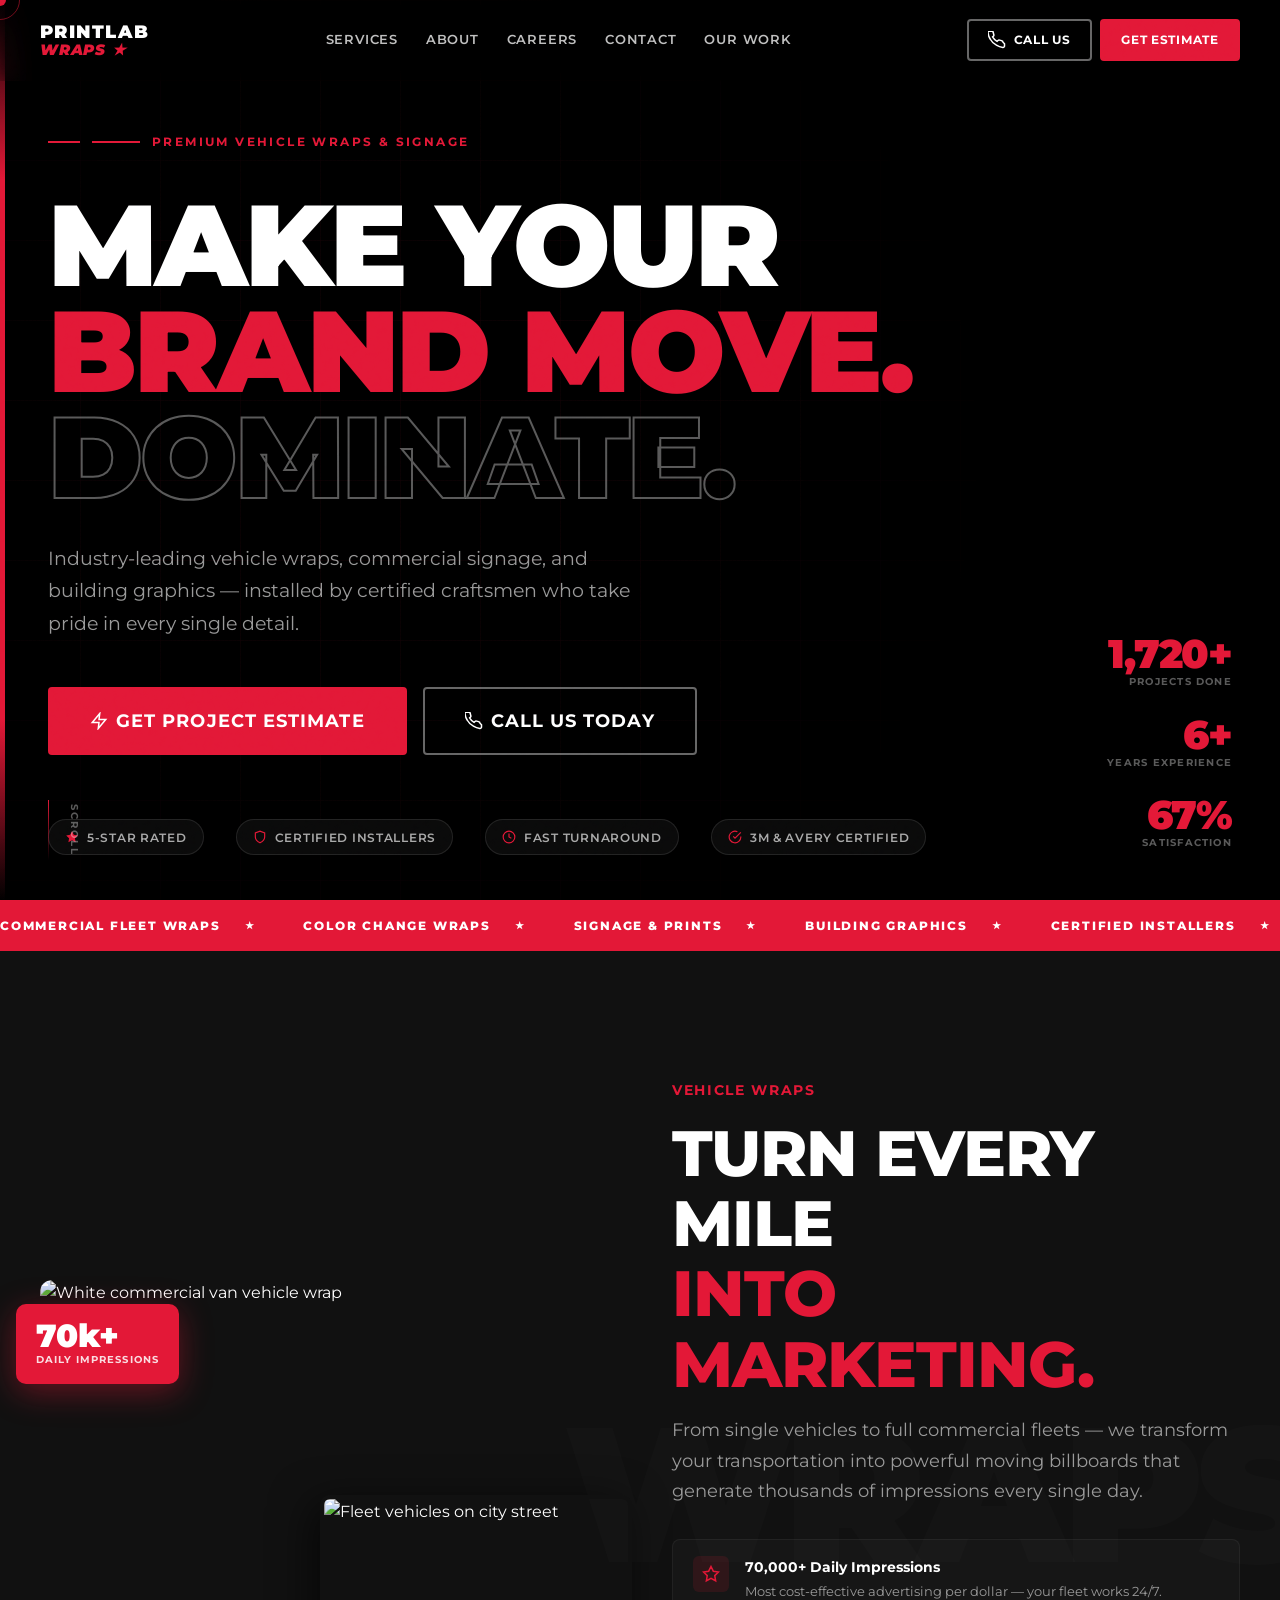
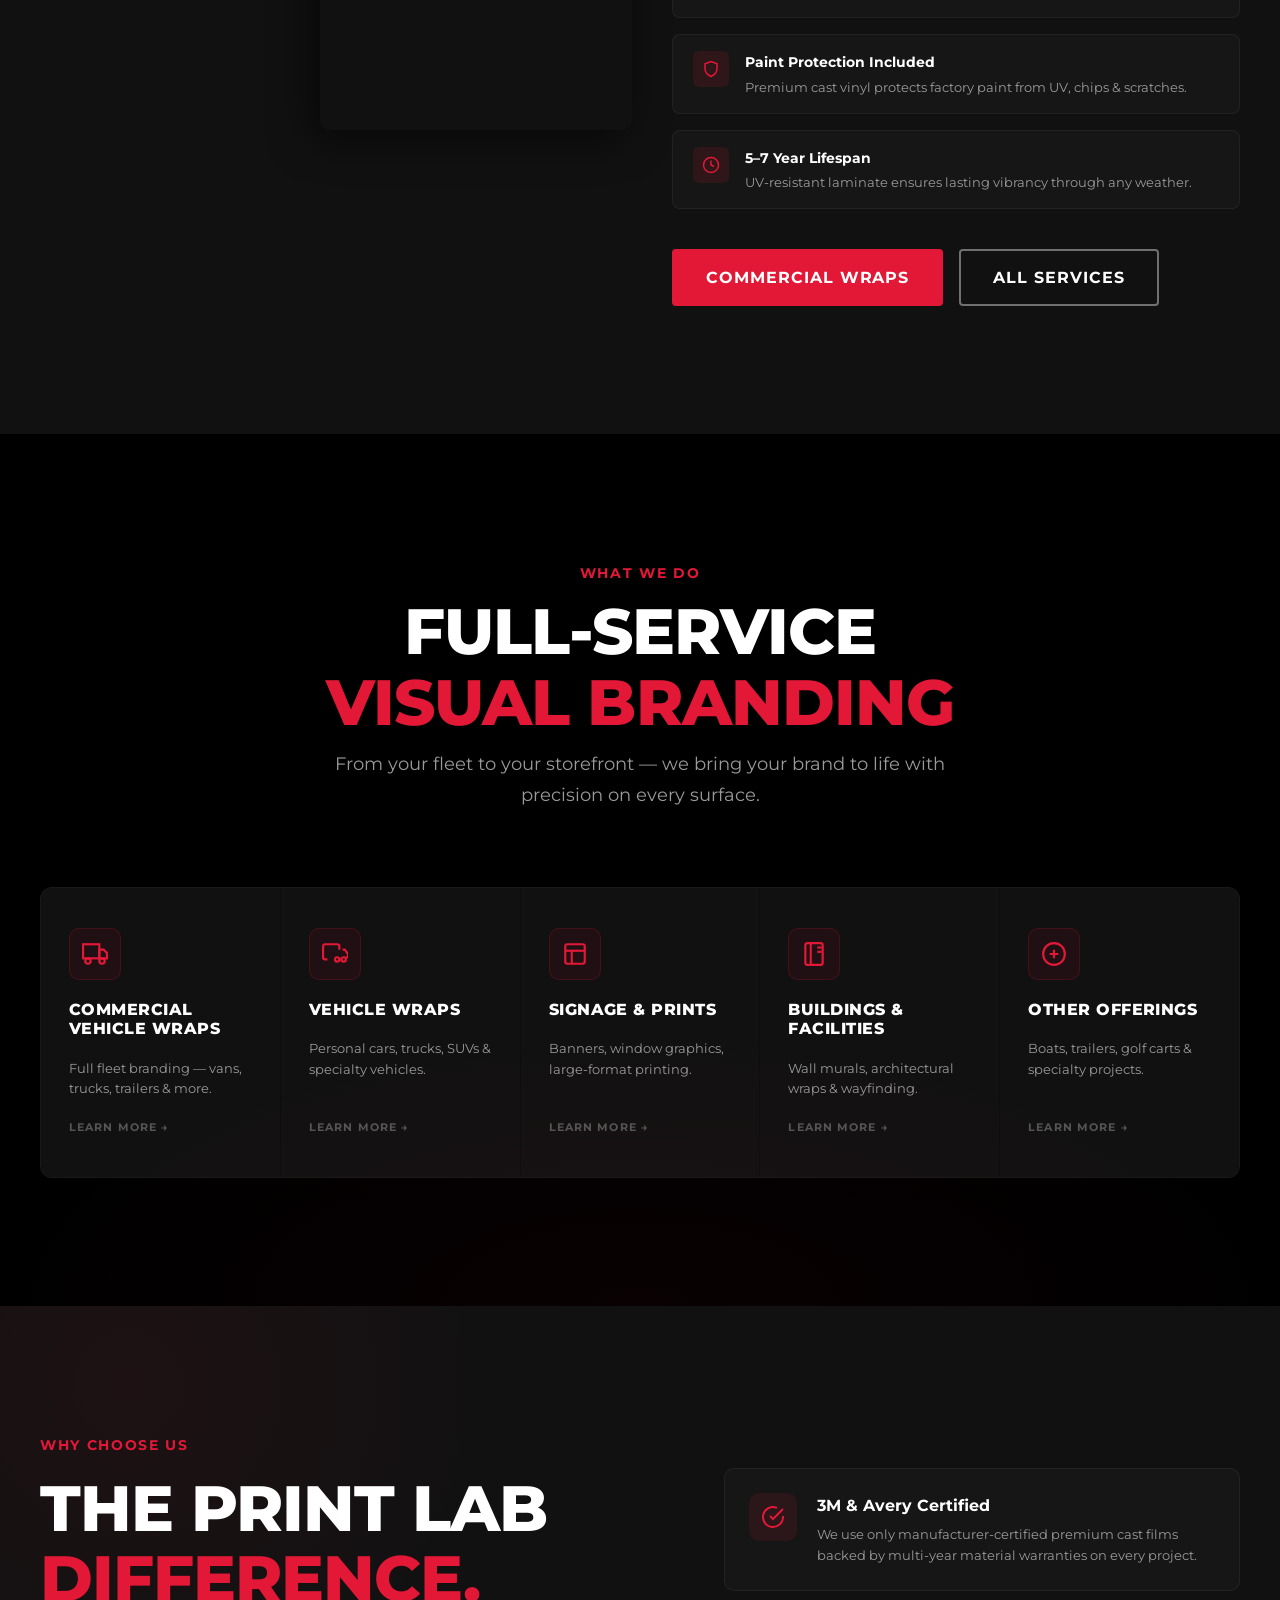
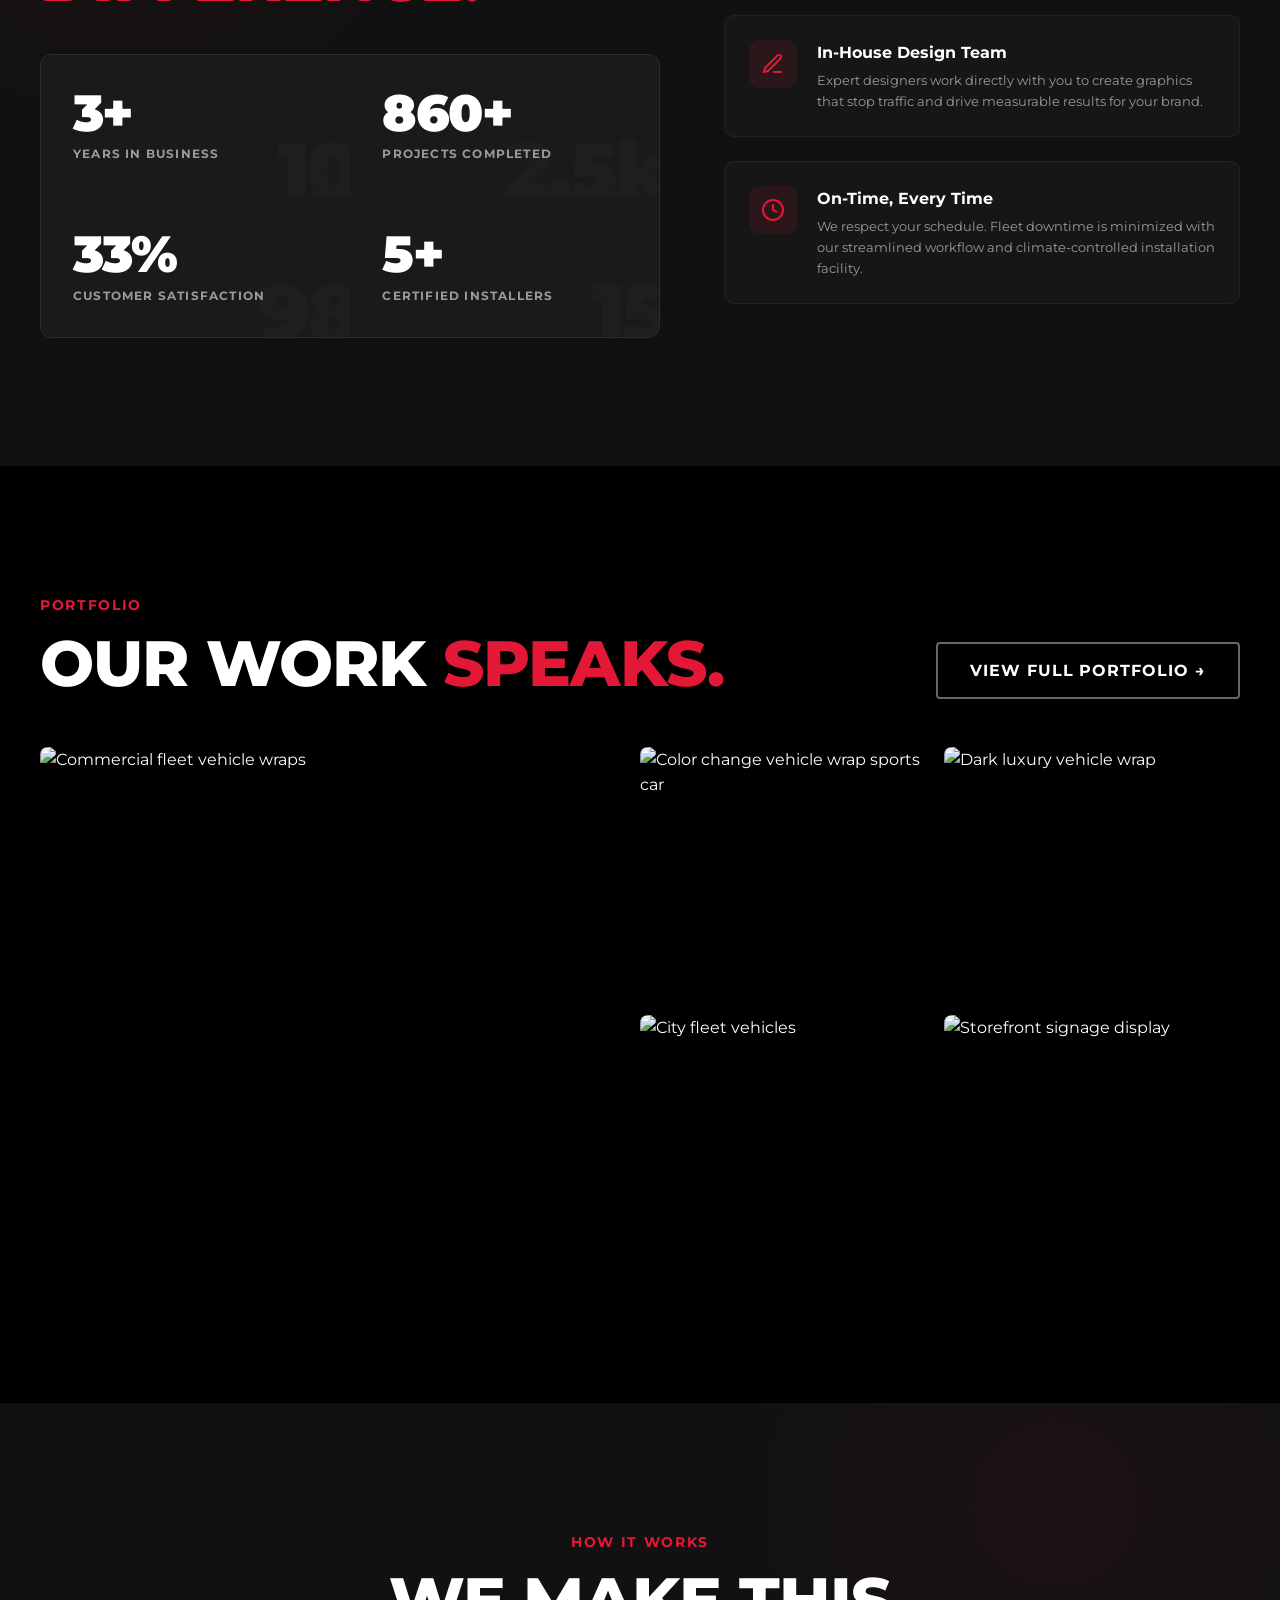
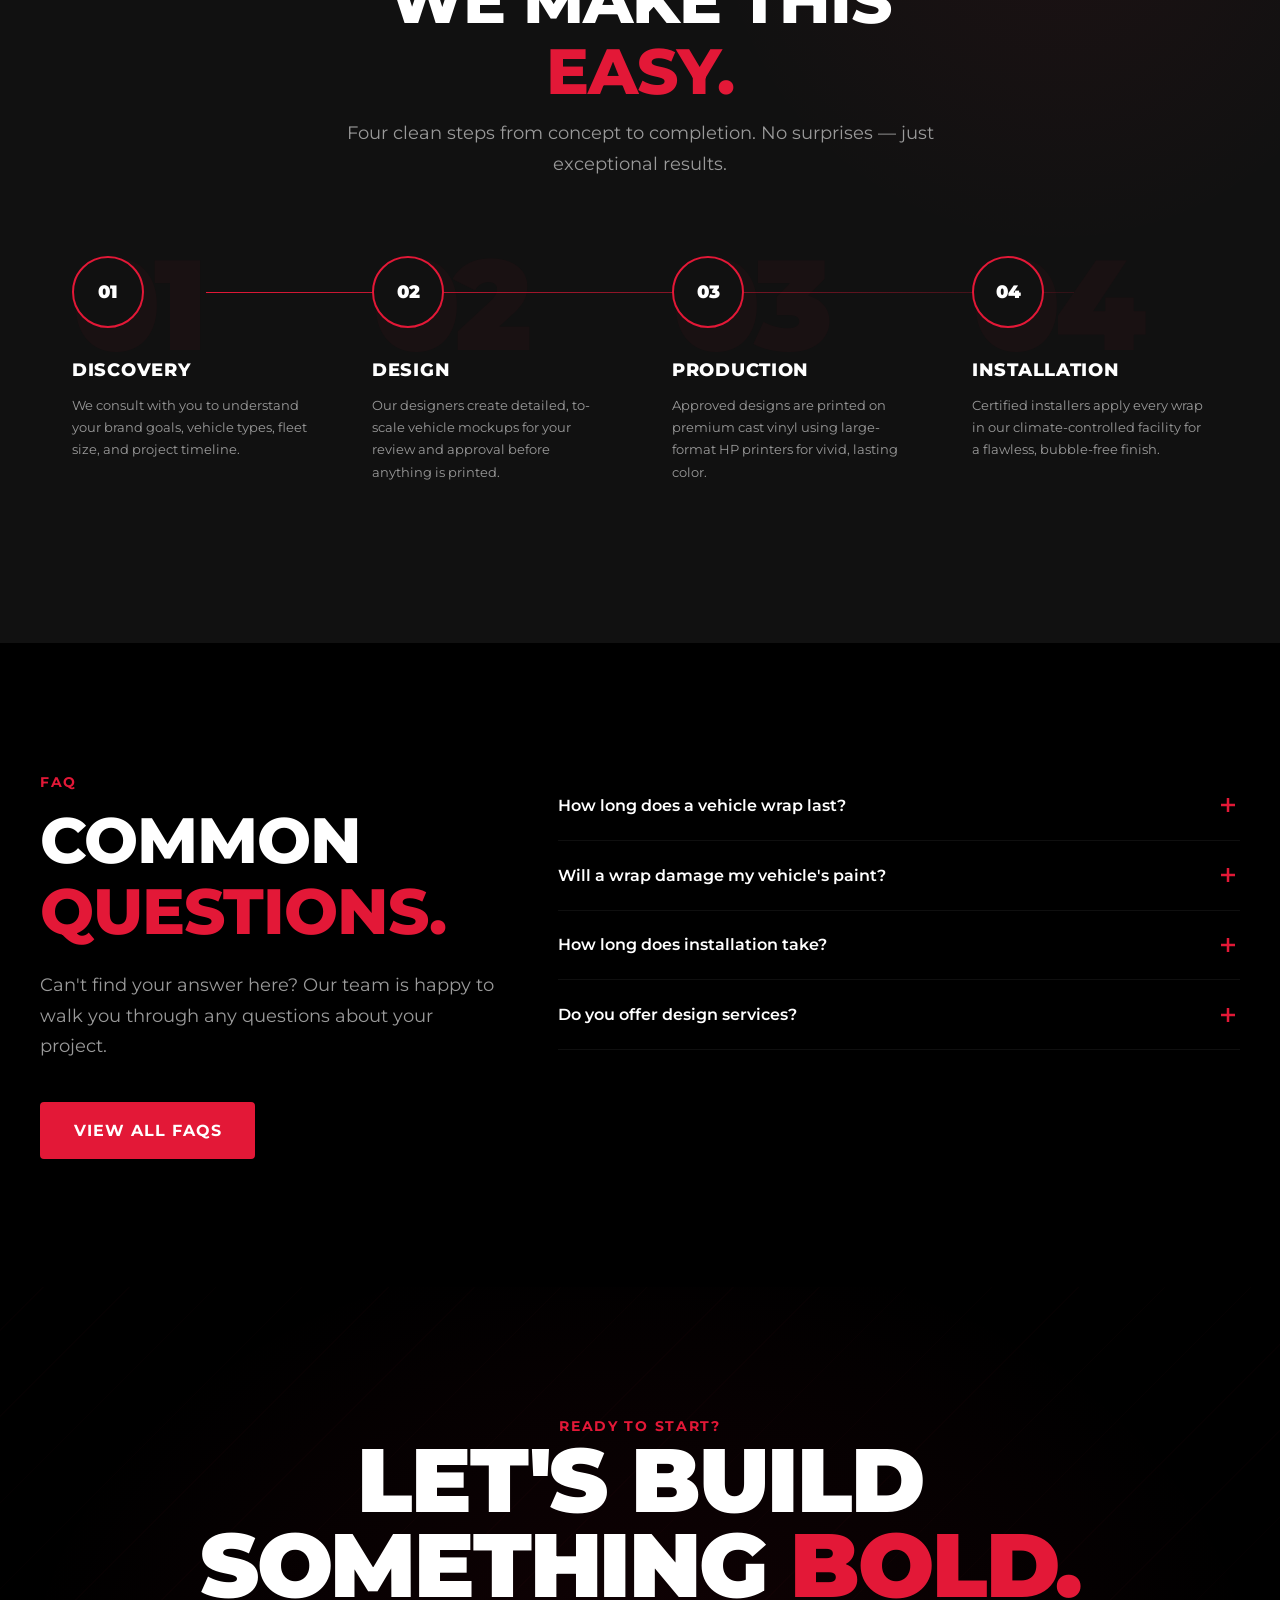
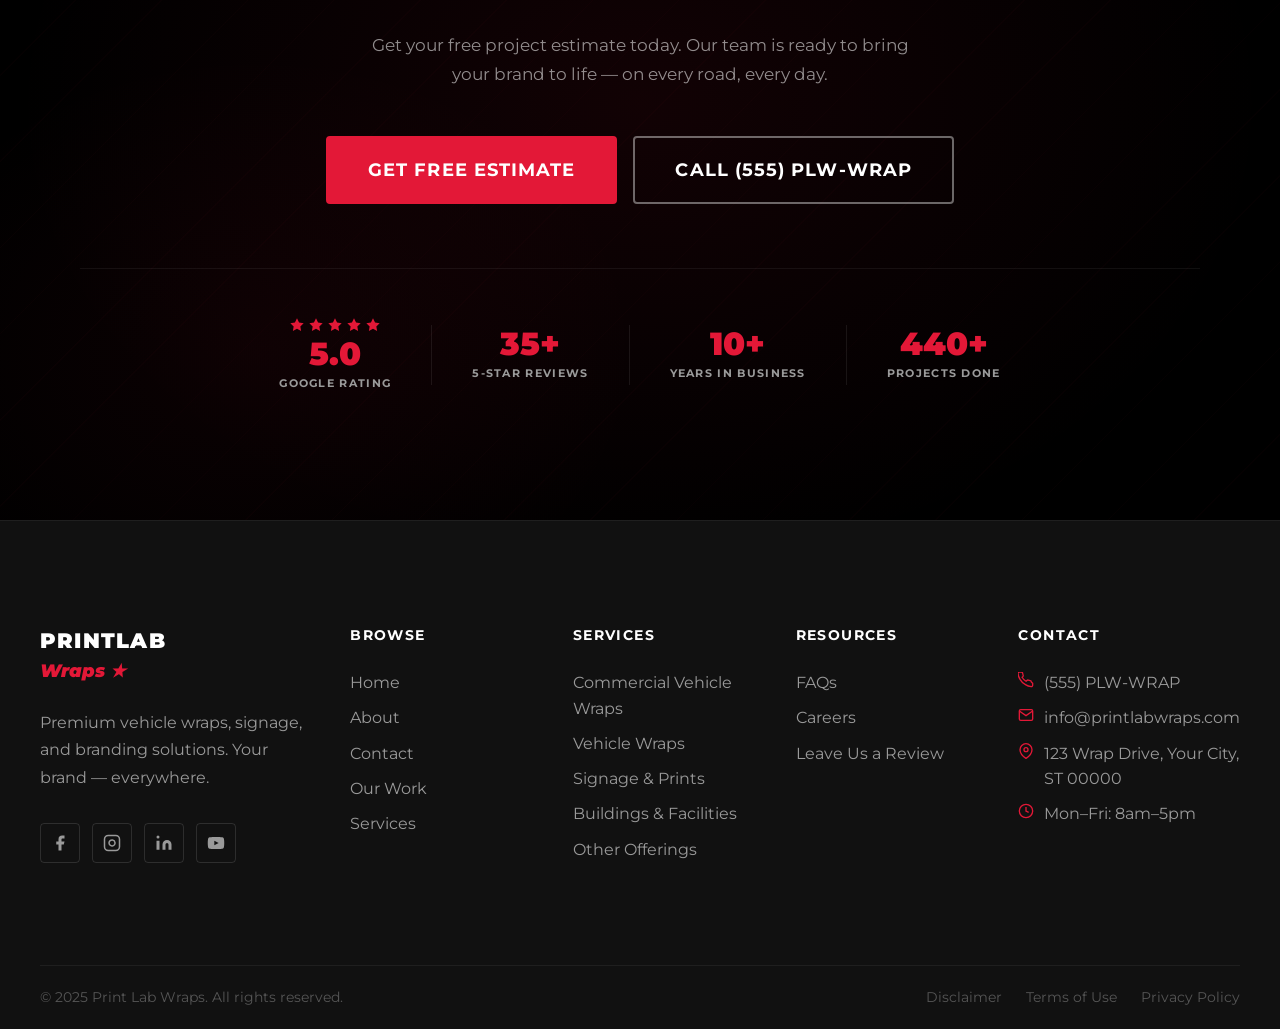
==== commit 60a8935f: "Elevate homepage to expert-level design - Custom cursor with smooth follower animation - GSAP-style " ====
--- a/printlabwraps/index.html
+++ b/printlabwraps/index.html
@@ -4,215 +4,765 @@
   <meta charset="UTF-8" />
   <meta name="viewport" content="width=device-width, initial-scale=1.0" />
   <title>Print Lab Wraps | Premium Vehicle Wraps, Signage & Branding</title>
-  <meta name="description" content="Print Lab Wraps delivers premium vehicle wraps, commercial signage, and building graphics. Transform your fleet into a mobile billboard. Get a free estimate today." />
+  <meta name="description" content="Print Lab Wraps delivers premium vehicle wraps, commercial signage, and building graphics. Certified installers. Get a free estimate today." />
   <meta property="og:title" content="Print Lab Wraps | Premium Vehicle Wraps & Signage" />
-  <meta property="og:description" content="Premium vehicle wraps, commercial signage, and branding solutions. Certified installers. Get your free estimate." />
-  <meta property="og:type" content="website" />
-  <link rel="canonical" href="https://printlabwraps.com/" />
+  <meta property="og:description" content="Premium vehicle wraps, commercial signage, and branding solutions." />
   <link rel="preconnect" href="https://fonts.googleapis.com" />
   <link rel="preconnect" href="https://fonts.gstatic.com" crossorigin />
+  <link href="https://fonts.googleapis.com/css2?family=Montserrat:ital,wght@0,400;0,500;0,600;0,700;0,800;0,900;1,700;1,900&display=swap" rel="stylesheet" />
   <link rel="stylesheet" href="css/global.css" />
-  <!-- Schema.org LocalBusiness -->
-  <script type="application/ld+json">
-  {
-    "@context": "https://schema.org",
-    "@type": "LocalBusiness",
-    "name": "Print Lab Wraps",
-    "description": "Premium vehicle wraps, commercial signage, and branding solutions",
-    "telephone": "+1-555-PLW-WRAP",
-    "address": {
-      "@type": "PostalAddress",
-      "addressCountry": "US"
-    },
-    "priceRange": "$$",
-    "openingHours": "Mo-Fr 08:00-17:00"
-  }
-  </script>
+
   <style>
-    /* ── Homepage-specific ── */
-    .section-wraps-focus { background: var(--clr-dark-2); }
-    .wraps-grid {
+    /* ══════════════════════════════════════════════════
+       HOMEPAGE — ELEVATED DESIGN LAYER
+       ══════════════════════════════════════════════════ */
+
+    /* ── Cursor ── */
+    * { cursor: none !important; }
+    .cursor {
+      position: fixed;
+      width: 12px; height: 12px;
+      background: var(--clr-red);
+      border-radius: 50%;
+      pointer-events: none;
+      z-index: 9999;
+      mix-blend-mode: difference;
+      transition: transform 0.15s ease, width 0.3s ease, height 0.3s ease;
+      transform: translate(-50%, -50%);
+    }
+    .cursor-follower {
+      position: fixed;
+      width: 40px; height: 40px;
+      border: 1.5px solid rgba(227,24,55,0.5);
+      border-radius: 50%;
+      pointer-events: none;
+      z-index: 9998;
+      transform: translate(-50%, -50%);
+      transition: transform 0.4s cubic-bezier(0.23, 1, 0.32, 1),
+                  width 0.4s ease, height 0.4s ease, border-color 0.3s ease;
+    }
+    body:has(a:hover) .cursor,
+    body:has(button:hover) .cursor { width: 20px; height: 20px; }
+    body:has(a:hover) .cursor-follower,
+    body:has(button:hover) .cursor-follower {
+      width: 60px; height: 60px;
+      border-color: var(--clr-red);
+    }
+
+    /* ── Noise overlay ── */
+    body::before {
+      content: '';
+      position: fixed;
+      inset: 0;
+      background-image: url("data:image/svg+xml,%3Csvg viewBox='0 0 200 200' xmlns='http://www.w3.org/2000/svg'%3E%3Cfilter id='n'%3E%3CfeTurbulence type='fractalNoise' baseFrequency='0.75' numOctaves='4' stitchTiles='stitch'/%3E%3C/filter%3E%3Crect width='100%25' height='100%25' filter='url(%23n)' opacity='0.035'/%3E%3C/svg%3E");
+      pointer-events: none;
+      z-index: 9990;
+      mix-blend-mode: overlay;
+    }
+
+    /* ── Header ── */
+    .site-header {
+      background: rgba(0,0,0,0);
+      border-bottom: 1px solid transparent;
+      transition: background 0.5s ease, border-color 0.5s ease, backdrop-filter 0.5s ease;
+    }
+    .site-header.scrolled {
+      background: rgba(0,0,0,0.88);
+      border-color: rgba(255,255,255,0.06);
+      backdrop-filter: blur(20px);
+      -webkit-backdrop-filter: blur(20px);
+    }
+    .header-inner { height: 80px; }
+    .header-logo-text .logo-top { font-size: 1.15rem; letter-spacing: 0.08em; }
+    .header-logo-text .logo-bottom { font-size: 0.95rem; letter-spacing: 0.05em; }
+
+    /* ── HERO ── */
+    .section-hero {
+      min-height: 100svh;
+      display: grid;
+      place-items: center;
+      position: relative;
+      overflow: hidden;
+      padding-top: 0;
+    }
+    .hero-video-bg {
+      position: absolute;
+      inset: 0;
+      z-index: 0;
+    }
+    .hero-bg-photo {
+      width: 100%; height: 100%;
+      object-fit: cover;
+      object-position: center;
+      transform: scale(1.06);
+      animation: heroZoom 12s ease-in-out infinite alternate;
+    }
+    @keyframes heroZoom {
+      from { transform: scale(1.06); }
+      to   { transform: scale(1.0); }
+    }
+    .hero-overlay {
+      position: absolute;
+      inset: 0;
+      background:
+        linear-gradient(to right, rgba(0,0,0,0.92) 40%, rgba(0,0,0,0.4) 100%),
+        linear-gradient(to bottom, rgba(0,0,0,0.3) 0%, rgba(0,0,0,0.6) 100%);
+    }
+    .hero-grid-lines {
+      position: absolute;
+      inset: 0;
+      background-image:
+        linear-gradient(rgba(227,24,55,0.04) 1px, transparent 1px),
+        linear-gradient(90deg, rgba(227,24,55,0.04) 1px, transparent 1px);
+      background-size: 80px 80px;
+      mask-image: radial-gradient(ellipse 60% 80% at 30% 50%, black 30%, transparent 80%);
+    }
+    .hero-left-bar {
+      position: absolute;
+      left: 0; top: 0; bottom: 0;
+      width: 5px;
+      background: linear-gradient(to bottom, transparent, var(--clr-red) 20%, var(--clr-red) 80%, transparent);
+      z-index: 2;
+      animation: barPulse 3s ease-in-out infinite;
+    }
+    @keyframes barPulse {
+      0%,100% { opacity: 0.7; }
+      50%      { opacity: 1; box-shadow: 0 0 20px var(--clr-red); }
+    }
+
+    .hero-content {
+      position: relative;
+      z-index: 2;
+      padding: 0 clamp(1.5rem, 5vw, 3rem);
+      max-width: 1400px;
+      width: 100%;
+      padding-top: 80px;
+    }
+    .hero-eyebrow {
+      display: inline-flex;
+      align-items: center;
+      gap: 12px;
+      margin-bottom: 2.5rem;
+      opacity: 0;
+      transform: translateY(20px);
+    }
+    .hero-eyebrow-line {
+      display: block;
+      width: 48px; height: 2px;
+      background: var(--clr-red);
+    }
+    .hero-eyebrow-text {
+      font-size: 0.75rem;
+      font-weight: 700;
+      letter-spacing: 0.2em;
+      text-transform: uppercase;
+      color: var(--clr-red);
+    }
+    .hero-headline {
+      font-family: 'Montserrat', sans-serif;
+      font-weight: 900;
+      font-size: clamp(4rem, 9vw, 8.5rem);
+      line-height: 0.92;
+      letter-spacing: -0.025em;
+      text-transform: uppercase;
+      margin-bottom: 2rem;
+    }
+    .hero-line { display: block; overflow: hidden; }
+    .hero-line-inner {
+      display: block;
+      transform: translateY(110%);
+    }
+    .hero-line--white  .hero-line-inner { color: var(--clr-white); }
+    .hero-line--red    .hero-line-inner { color: var(--clr-red); }
+    .hero-line--stroke .hero-line-inner {
+      color: transparent;
+      -webkit-text-stroke: 2px rgba(255,255,255,0.35);
+    }
+    .hero-sub {
+      font-size: clamp(1rem, 2vw, 1.2rem);
+      font-weight: 400;
+      color: rgba(255,255,255,0.6);
+      max-width: 46ch;
+      line-height: 1.7;
+      margin-bottom: 3rem;
+      opacity: 0;
+      transform: translateY(20px);
+    }
+    .hero-cta-row {
+      display: flex;
+      flex-wrap: wrap;
+      gap: 1rem;
+      margin-bottom: 4rem;
+      opacity: 0;
+      transform: translateY(20px);
+    }
+    .btn-magnetic {
+      position: relative;
+      overflow: hidden;
+      transition: transform 0.2s ease, box-shadow 0.2s ease;
+    }
+    .btn-magnetic::after {
+      content: '';
+      position: absolute;
+      inset: 0;
+      background: linear-gradient(135deg, rgba(255,255,255,0.12) 0%, transparent 60%);
+      opacity: 0;
+      transition: opacity 0.3s ease;
+    }
+    .btn-magnetic:hover::after { opacity: 1; }
+    .btn-primary.btn-magnetic:hover {
+      box-shadow: 0 10px 40px rgba(227,24,55,0.45), 0 0 0 1px rgba(227,24,55,0.6);
+      transform: translateY(-3px);
+    }
+    .btn-outline.btn-magnetic:hover {
+      box-shadow: 0 10px 30px rgba(255,255,255,0.08);
+      transform: translateY(-3px);
+    }
+
+    /* Trust indicators */
+    .trust-strip {
+      display: flex;
+      flex-wrap: wrap;
+      gap: 2rem;
+      opacity: 0;
+      transform: translateY(20px);
+    }
+    .trust-pill {
+      display: flex;
+      align-items: center;
+      gap: 0.5rem;
+      padding: 0.45rem 1rem;
+      background: rgba(255,255,255,0.04);
+      border: 1px solid rgba(255,255,255,0.1);
+      border-radius: 999px;
+      font-size: 0.75rem;
+      font-weight: 600;
+      letter-spacing: 0.06em;
+      text-transform: uppercase;
+      color: rgba(255,255,255,0.65);
+      backdrop-filter: blur(8px);
+    }
+    .trust-pill svg { color: var(--clr-red); width: 14px; height: 14px; flex-shrink: 0; }
+
+    /* Scroll indicator */
+    .hero-scroll {
+      position: absolute;
+      bottom: 2.5rem;
+      left: clamp(1.5rem, 5vw, 3rem);
+      display: flex;
+      align-items: center;
+      gap: 1rem;
+      z-index: 3;
+      opacity: 0;
+    }
+    .scroll-line {
+      width: 1px;
+      height: 60px;
+      background: linear-gradient(to bottom, var(--clr-red), transparent);
+      animation: scrollDrop 2s ease-in-out infinite;
+    }
+    @keyframes scrollDrop {
+      0%   { transform: scaleY(0); transform-origin: top; }
+      50%  { transform: scaleY(1); transform-origin: top; }
+      51%  { transform: scaleY(1); transform-origin: bottom; }
+      100% { transform: scaleY(0); transform-origin: bottom; }
+    }
+    .scroll-text {
+      font-size: 0.65rem;
+      font-weight: 700;
+      letter-spacing: 0.2em;
+      text-transform: uppercase;
+      color: rgba(255,255,255,0.35);
+      writing-mode: vertical-rl;
+    }
+
+    /* Number ticker in hero */
+    .hero-counter-row {
+      position: absolute;
+      right: clamp(1.5rem, 5vw, 3rem);
+      bottom: 3rem;
+      display: flex;
+      flex-direction: column;
+      gap: 1.5rem;
+      z-index: 3;
+    }
+    .hero-counter-item { text-align: right; }
+    .hero-counter-num {
+      font-size: 2.5rem;
+      font-weight: 900;
+      line-height: 1;
+      color: var(--clr-white);
+      letter-spacing: -0.03em;
+    }
+    .hero-counter-label {
+      font-size: 0.65rem;
+      font-weight: 700;
+      letter-spacing: 0.12em;
+      text-transform: uppercase;
+      color: rgba(255,255,255,0.35);
+    }
+    .hero-counter-item .hero-counter-num span { color: var(--clr-red); }
+
+    /* ── Section: Wraps Focus ── */
+    .section-wraps { background: var(--clr-dark-2); position: relative; overflow: hidden; }
+    .section-wraps::before {
+      content: 'WRAPS';
+      position: absolute;
+      right: -2rem;
+      top: 50%;
+      transform: translateY(-50%);
+      font-size: clamp(8rem, 15vw, 18rem);
+      font-weight: 900;
+      color: rgba(255,255,255,0.015);
+      letter-spacing: -0.05em;
+      pointer-events: none;
+      white-space: nowrap;
+      line-height: 1;
+    }
+    .wraps-split {
       display: grid;
       grid-template-columns: 1fr 1fr;
-      gap: 2px;
-      border-radius: var(--radius-md);
+      gap: clamp(2rem, 5vw, 5rem);
+      align-items: center;
+    }
+    .wraps-image-stack {
+      position: relative;
+    }
+    .wrap-img-main {
+      width: 100%;
+      aspect-ratio: 4/3;
+      object-fit: cover;
+      border-radius: 12px;
+      display: block;
+    }
+    .wrap-img-accent {
+      position: absolute;
+      bottom: -1.5rem;
+      right: -1.5rem;
+      width: 55%;
+      aspect-ratio: 4/3;
+      object-fit: cover;
+      border-radius: 10px;
+      border: 4px solid var(--clr-dark-2);
+      box-shadow: -8px 8px 40px rgba(0,0,0,0.6);
+    }
+    .wrap-stat-badge {
+      position: absolute;
+      top: 1.5rem;
+      left: -1.5rem;
+      background: var(--clr-red);
+      padding: 1rem 1.25rem;
+      border-radius: 10px;
+      box-shadow: 0 8px 32px rgba(227,24,55,0.4);
+    }
+    .wrap-stat-badge .num { font-size: 2rem; font-weight: 900; line-height: 1; }
+    .wrap-stat-badge .lbl { font-size: 0.65rem; font-weight: 700; letter-spacing: 0.1em; text-transform: uppercase; opacity: 0.85; }
+
+    .benefit-list { display: flex; flex-direction: column; gap: 1rem; margin: 2rem 0 2.5rem; }
+    .benefit-item {
+      display: flex;
+      align-items: flex-start;
+      gap: 1rem;
+      padding: 1rem 1.25rem;
+      background: rgba(255,255,255,0.025);
+      border: 1px solid rgba(255,255,255,0.05);
+      border-radius: 8px;
+      transition: background 0.25s, border-color 0.25s, transform 0.25s;
+      cursor: default;
+    }
+    .benefit-item:hover {
+      background: rgba(227,24,55,0.06);
+      border-color: rgba(227,24,55,0.2);
+      transform: translateX(6px);
+    }
+    .benefit-icon {
+      width: 36px; height: 36px;
+      background: rgba(227,24,55,0.12);
+      border-radius: 6px;
+      display: grid; place-items: center;
+      color: var(--clr-red);
+      flex-shrink: 0;
+    }
+    .benefit-icon svg { width: 18px; height: 18px; }
+    .benefit-title { font-size: 0.9rem; font-weight: 700; margin-bottom: 0.2rem; }
+    .benefit-desc  { font-size: 0.8rem; color: var(--clr-gray-400); line-height: 1.5; }
+
+    /* ── Section: Services ── */
+    .section-services { background: var(--clr-black); position: relative; }
+    .section-services::after {
+      content: '';
+      position: absolute;
+      inset: 0;
+      background: radial-gradient(ellipse 80% 50% at 50% 100%, rgba(227,24,55,0.04) 0%, transparent 70%);
+      pointer-events: none;
+    }
+    .services-grid-v2 {
+      display: grid;
+      grid-template-columns: repeat(5, 1fr);
+      gap: 1px;
+      background: rgba(255,255,255,0.05);
+      border: 1px solid rgba(255,255,255,0.05);
+      border-radius: 12px;
       overflow: hidden;
     }
-    .wrap-card-lg {
+    .svc-card {
+      background: var(--clr-dark-2);
+      padding: 2.5rem 1.75rem;
+      display: flex;
+      flex-direction: column;
+      gap: 1.25rem;
       position: relative;
       overflow: hidden;
-      aspect-ratio: 4/3;
+      transition: background 0.35s ease;
+      text-decoration: none;
+      color: inherit;
+    }
+    .svc-card::before {
+      content: '';
+      position: absolute;
+      bottom: 0; left: 0; right: 0;
+      height: 3px;
+      background: var(--clr-red);
+      transform: scaleX(0);
+      transform-origin: left;
+      transition: transform 0.4s cubic-bezier(0.25, 0.46, 0.45, 0.94);
+    }
+    .svc-card:hover { background: var(--clr-dark-3); }
+    .svc-card:hover::before { transform: scaleX(1); }
+    .svc-card:hover .svc-icon { background: rgba(227,24,55,0.18); border-color: rgba(227,24,55,0.4); }
+    .svc-card:hover .svc-arrow { transform: translate(4px, -4px); color: var(--clr-red); }
+    .svc-icon {
+      width: 52px; height: 52px;
+      background: rgba(227,24,55,0.08);
+      border: 1px solid rgba(227,24,55,0.18);
+      border-radius: 10px;
+      display: grid; place-items: center;
+      color: var(--clr-red);
+      transition: background 0.3s, border-color 0.3s;
+    }
+    .svc-icon svg { width: 26px; height: 26px; }
+    .svc-title { font-size: 1rem; font-weight: 800; text-transform: uppercase; letter-spacing: 0.03em; line-height: 1.2; }
+    .svc-desc  { font-size: 0.8rem; color: var(--clr-gray-400); line-height: 1.6; flex: 1; }
+    .svc-arrow { font-size: 0.7rem; font-weight: 700; letter-spacing: 0.1em; color: var(--clr-gray-600); text-transform: uppercase; transition: transform 0.25s, color 0.25s; display: inline-block; }
+
+    /* ── Section: Stats ── */
+    .section-stats {
+      background: var(--clr-dark-2);
+      position: relative;
+      overflow: hidden;
+    }
+    .section-stats::before {
+      content: '';
+      position: absolute;
+      left: -20%;
+      top: -40%;
+      width: 60%;
+      aspect-ratio: 1;
+      background: radial-gradient(circle, rgba(227,24,55,0.06) 0%, transparent 70%);
+      pointer-events: none;
+    }
+    .stats-layout {
+      display: grid;
+      grid-template-columns: 1.2fr 1fr;
+      gap: clamp(2rem, 5vw, 6rem);
+      align-items: center;
+    }
+    .stats-left { }
+    .stats-grid-v2 {
+      display: grid;
+      grid-template-columns: 1fr 1fr;
+      gap: 1px;
+      background: rgba(255,255,255,0.06);
+      border-radius: 12px;
+      overflow: hidden;
+      border: 1px solid rgba(255,255,255,0.06);
+    }
+    .stat-cell {
+      background: var(--clr-dark-3);
+      padding: 2rem;
+      position: relative;
+      overflow: hidden;
+      transition: background 0.25s;
+    }
+    .stat-cell:hover { background: rgba(227,24,55,0.06); }
+    .stat-cell-num {
+      font-size: clamp(2.5rem, 4vw, 3.5rem);
+      font-weight: 900;
+      line-height: 1;
+      letter-spacing: -0.03em;
+      color: var(--clr-white);
+      margin-bottom: 0.4rem;
+    }
+    .stat-cell-num .accent { color: var(--clr-red); }
+    .stat-cell-label { font-size: 0.75rem; font-weight: 700; letter-spacing: 0.1em; text-transform: uppercase; color: var(--clr-gray-400); }
+    .stat-cell-bg {
+      position: absolute;
+      right: -0.5rem; bottom: -1rem;
+      font-size: 5rem;
+      font-weight: 900;
+      color: rgba(255,255,255,0.02);
+      letter-spacing: -0.05em;
+      line-height: 1;
+      pointer-events: none;
+    }
+    .trust-points { display: flex; flex-direction: column; gap: 1.5rem; }
+    .trust-point {
+      display: flex;
+      gap: 1.25rem;
+      align-items: flex-start;
+      padding: 1.5rem;
+      background: rgba(255,255,255,0.025);
+      border: 1px solid rgba(255,255,255,0.05);
+      border-radius: 10px;
+      transition: border-color 0.25s, transform 0.25s;
+    }
+    .trust-point:hover { border-color: rgba(227,24,55,0.25); transform: translateX(4px); }
+    .trust-point-icon {
+      width: 48px; height: 48px;
+      background: rgba(227,24,55,0.1);
+      border-radius: 10px;
+      display: grid; place-items: center;
+      color: var(--clr-red);
+      flex-shrink: 0;
+    }
+    .trust-point-icon svg { width: 24px; height: 24px; }
+    .trust-point-title { font-size: 1rem; font-weight: 700; margin-bottom: 0.3rem; }
+    .trust-point-desc  { font-size: 0.82rem; color: var(--clr-gray-400); line-height: 1.6; }
+
+    /* ── Section: Portfolio ── */
+    .section-portfolio { background: var(--clr-black); }
+    .portfolio-header { display: flex; align-items: flex-end; justify-content: space-between; flex-wrap: wrap; gap: 1.5rem; margin-bottom: 3rem; }
+    .portfolio-grid-v2 {
+      display: grid;
+      grid-template-columns: 2fr 1fr 1fr;
+      grid-template-rows: 260px 260px;
+      gap: 0.5rem;
+    }
+    .port-item {
+      position: relative;
+      overflow: hidden;
+      border-radius: 8px;
       cursor: pointer;
     }
-    .wrap-card-lg img {
+    .port-item:first-child { grid-row: 1 / 3; }
+    .port-item img {
       width: 100%; height: 100%;
       object-fit: cover;
-      transition: transform 0.6s ease;
-    }
-    .wrap-card-lg:hover img { transform: scale(1.04); }
-    .wrap-overlay {
+      transition: transform 0.7s cubic-bezier(0.25, 0.46, 0.45, 0.94);
+    }
+    .port-item:hover img { transform: scale(1.07); }
+    .port-overlay {
       position: absolute;
       inset: 0;
       background: linear-gradient(to top, rgba(0,0,0,0.85) 0%, transparent 55%);
+      opacity: 0;
+      transition: opacity 0.4s ease;
       display: flex;
       flex-direction: column;
       justify-content: flex-end;
       padding: 1.5rem;
     }
-    .services-grid {
-      display: grid;
-      grid-template-columns: repeat(auto-fit, minmax(min(200px, 100%), 1fr));
-      gap: 1rem;
-    }
-    .service-card {
-      background: var(--clr-dark-2);
-      border: 1px solid rgba(255,255,255,0.06);
-      border-radius: var(--radius-md);
-      padding: 2rem 1.5rem;
-      text-align: center;
-      cursor: pointer;
-      transition: all var(--t-base);
-      display: flex;
-      flex-direction: column;
-      align-items: center;
-      gap: 1rem;
-    }
-    .service-card:hover {
-      border-color: var(--clr-red);
-      transform: translateY(-4px);
-      box-shadow: 0 16px 48px rgba(227,24,55,0.12);
-    }
-    .service-icon {
-      width: 56px; height: 56px;
-      background: rgba(227,24,55,0.1);
-      border: 1px solid rgba(227,24,55,0.25);
-      border-radius: var(--radius-md);
-      display: flex; align-items: center; justify-content: center;
-      color: var(--clr-red);
-    }
-    .service-icon svg { width: 28px; height: 28px; }
-    .stats-grid {
-      display: grid;
-      grid-template-columns: repeat(auto-fit, minmax(min(160px, 100%), 1fr));
-      gap: 0;
-    }
-    .stat-item {
-      padding: var(--sp-xl);
-      text-align: center;
-      border-right: 1px solid rgba(255,255,255,0.06);
-      border-bottom: 1px solid rgba(255,255,255,0.06);
-    }
-    .stat-item:last-child { border-right: none; }
-    .portfolio-preview {
-      display: grid;
-      grid-template-columns: 2fr 1fr;
-      grid-template-rows: 1fr 1fr;
-      gap: 0.5rem;
-      height: 540px;
-    }
-    .portfolio-preview-item {
-      overflow: hidden;
-      border-radius: var(--radius-sm);
-      position: relative;
-      cursor: pointer;
-    }
-    .portfolio-preview-item:first-child { grid-row: 1 / 3; }
-    .portfolio-preview-item img {
-      width: 100%; height: 100%;
-      object-fit: cover;
-      transition: transform 0.6s ease;
-    }
-    .portfolio-preview-item:hover img { transform: scale(1.05); }
-    .portfolio-overlay {
-      position: absolute;
-      inset: 0;
-      background: linear-gradient(to top, rgba(0,0,0,0.7) 0%, transparent 50%);
-      opacity: 0;
-      transition: opacity var(--t-base);
-      display: flex;
-      align-items: flex-end;
-      padding: 1rem;
-    }
-    .portfolio-preview-item:hover .portfolio-overlay { opacity: 1; }
-    .process-grid {
+    .port-item:hover .port-overlay { opacity: 1; }
+    .port-cat { font-size: 0.65rem; font-weight: 700; letter-spacing: 0.15em; text-transform: uppercase; color: var(--clr-red); margin-bottom: 0.3rem; }
+    .port-title { font-size: 1rem; font-weight: 700; }
+
+    /* ── Section: Process ── */
+    .section-process { background: var(--clr-dark-2); position: relative; overflow: hidden; }
+    .section-process::before {
+      content: '';
+      position: absolute;
+      right: -10%;
+      top: -30%;
+      width: 55%;
+      aspect-ratio: 1;
+      background: radial-gradient(circle, rgba(227,24,55,0.05) 0%, transparent 70%);
+      pointer-events: none;
+    }
+    .process-track {
       display: grid;
       grid-template-columns: repeat(4, 1fr);
+      position: relative;
       gap: 0;
+    }
+    .process-track::before {
+      content: '';
+      position: absolute;
+      top: 36px;
+      left: calc(12.5% + 1rem);
+      right: calc(12.5% + 1rem);
+      height: 1px;
+      background: linear-gradient(90deg, var(--clr-red) 0%, rgba(227,24,55,0.15) 100%);
+      z-index: 0;
+    }
+    .process-step-v2 {
+      padding: 0 2rem 2rem;
       position: relative;
     }
-    .process-grid::before {
-      content: '';
-      position: absolute;
-      top: 28px;
-      left: 12.5%;
-      right: 12.5%;
-      height: 2px;
-      background: linear-gradient(90deg, var(--clr-red), rgba(227,24,55,0.2));
-    }
-    .process-item {
-      padding: 0 var(--sp-lg) var(--sp-xl);
-      position: relative;
-    }
-    .process-dot {
-      width: 56px; height: 56px;
-      background: var(--clr-red);
+    .step-circle {
+      width: 72px; height: 72px;
       border-radius: 50%;
+      border: 2px solid var(--clr-red);
       display: flex; align-items: center; justify-content: center;
-      font-size: var(--fs-md);
-      font-weight: 900;
-      margin-bottom: 1.5rem;
+      font-size: 1.1rem; font-weight: 900;
+      color: var(--clr-white);
+      background: var(--clr-dark-2);
       position: relative;
       z-index: 1;
-      box-shadow: 0 0 0 6px rgba(227,24,55,0.15);
-    }
-    .final-cta-section {
+      margin-bottom: 1.75rem;
+      transition: background 0.3s, box-shadow 0.3s;
+    }
+    .process-step-v2:hover .step-circle {
+      background: var(--clr-red);
+      box-shadow: 0 0 0 8px rgba(227,24,55,0.12);
+    }
+    .step-num-bg {
+      position: absolute;
+      top: -1rem;
+      left: 2rem;
+      font-size: 8rem;
+      font-weight: 900;
+      color: rgba(227,24,55,0.04);
+      letter-spacing: -0.05em;
+      line-height: 1;
+      pointer-events: none;
+      user-select: none;
+    }
+    .step-title { font-size: 1.1rem; font-weight: 800; text-transform: uppercase; letter-spacing: 0.04em; margin-bottom: 0.6rem; }
+    .step-desc  { font-size: 0.82rem; color: var(--clr-gray-400); line-height: 1.7; }
+
+    /* ── Section: FAQ ── */
+    .section-faq { background: var(--clr-black); }
+    .faq-layout { display: grid; grid-template-columns: 1fr 1.5fr; gap: clamp(2rem, 5vw, 5rem); align-items: start; }
+    .accordion-item {
+      border-bottom: 1px solid rgba(255,255,255,0.06);
+    }
+    .accordion-trigger {
+      padding: 1.4rem 0;
+      font-size: 1rem;
+    }
+    .accordion-content { padding-bottom: 1.25rem; font-size: 0.88rem; }
+
+    /* ── Section: Final CTA ── */
+    .section-final-cta {
       position: relative;
       overflow: hidden;
-    }
-    .final-cta-bg {
+      background: var(--clr-black);
+    }
+    .cta-mesh {
       position: absolute;
       inset: 0;
-      background: linear-gradient(135deg, #0d0d0d 0%, #1a0005 50%, #0d0d0d 100%);
-    }
-    .final-cta-lines {
+      background:
+        radial-gradient(ellipse 70% 80% at 50% 50%, rgba(227,24,55,0.08) 0%, transparent 70%),
+        radial-gradient(ellipse 50% 60% at 20% 80%, rgba(227,24,55,0.05) 0%, transparent 60%);
+      animation: meshShift 8s ease-in-out infinite alternate;
+    }
+    @keyframes meshShift {
+      from { transform: scale(1) translateX(0); }
+      to   { transform: scale(1.05) translateX(2%); }
+    }
+    .cta-lines {
       position: absolute;
       inset: 0;
-      background-image:
-        repeating-linear-gradient(
-          -45deg,
-          transparent,
-          transparent 60px,
-          rgba(227,24,55,0.025) 60px,
-          rgba(227,24,55,0.025) 61px
-        );
+      background-image: repeating-linear-gradient(
+        -45deg,
+        transparent,
+        transparent 60px,
+        rgba(227,24,55,0.018) 60px,
+        rgba(227,24,55,0.018) 61px
+      );
+    }
+    .cta-content { position: relative; z-index: 1; text-align: center; }
+    .cta-heading {
+      font-size: clamp(3rem, 7vw, 6.5rem);
+      font-weight: 900;
+      text-transform: uppercase;
+      letter-spacing: -0.025em;
+      line-height: 0.95;
+      margin-bottom: 1.5rem;
+    }
+    .cta-heading span { color: var(--clr-red); }
+    .cta-sub { font-size: 1.05rem; color: rgba(255,255,255,0.55); max-width: 50ch; margin: 0 auto 3rem; line-height: 1.7; }
+    .cta-btns { display: flex; gap: 1rem; justify-content: center; flex-wrap: wrap; }
+    .review-row {
+      display: flex;
+      align-items: center;
+      justify-content: center;
+      gap: 2.5rem;
+      flex-wrap: wrap;
+      margin-top: 4rem;
+      padding-top: 3rem;
+      border-top: 1px solid rgba(255,255,255,0.06);
+    }
+    .review-item { text-align: center; }
+    .review-num  { font-size: 2rem; font-weight: 900; color: var(--clr-red); line-height: 1; }
+    .review-lbl  { font-size: 0.68rem; font-weight: 700; letter-spacing: 0.12em; text-transform: uppercase; color: var(--clr-gray-400); margin-top: 0.3rem; }
+    .stars-inline { display: flex; gap: 3px; justify-content: center; margin-bottom: 0.3rem; }
+    .stars-inline svg { width: 16px; height: 16px; fill: var(--clr-red); }
+
+    /* Marquee brand strip */
+    .brand-strip {
+      background: var(--clr-red);
+      padding: 1rem 0;
+      overflow: hidden;
+    }
+    .brand-strip-track {
+      display: flex;
+      gap: 3rem;
+      width: max-content;
+      animation: marquee 20s linear infinite;
+    }
+    .brand-strip-item {
+      font-size: 0.75rem;
+      font-weight: 800;
+      letter-spacing: 0.15em;
+      text-transform: uppercase;
+      white-space: nowrap;
+      display: flex;
+      align-items: center;
+      gap: 1.5rem;
+    }
+    .brand-strip-item::after {
+      content: '★';
+      font-size: 0.6rem;
+    }
+
+    /* ── Responsive ── */
+    @media (max-width: 1100px) {
+      .services-grid-v2 { grid-template-columns: repeat(3, 1fr); }
+      .stats-layout { grid-template-columns: 1fr; }
+      .portfolio-grid-v2 { grid-template-columns: 1fr 1fr; grid-template-rows: auto; }
+      .portfolio-grid-v2 .port-item:first-child { grid-row: auto; }
+      .portfolio-grid-v2 .port-item { aspect-ratio: 4/3; }
+      .process-track { grid-template-columns: 1fr 1fr; }
+      .process-track::before { display: none; }
+      .faq-layout { grid-template-columns: 1fr; }
     }
     @media (max-width: 768px) {
-      .wraps-grid { grid-template-columns: 1fr; }
-      .process-grid {
-        grid-template-columns: 1fr 1fr;
-      }
-      .process-grid::before { display: none; }
-      .portfolio-preview {
-        grid-template-columns: 1fr 1fr;
-        grid-template-rows: auto;
-        height: auto;
-      }
-      .portfolio-preview-item:first-child { grid-row: auto; }
-      .portfolio-preview-item { aspect-ratio: 4/3; }
-    }
-    @media (max-width: 480px) {
-      .process-grid { grid-template-columns: 1fr; }
-      .portfolio-preview { grid-template-columns: 1fr; }
+      .services-grid-v2 { grid-template-columns: 1fr 1fr; }
+      .wraps-split { grid-template-columns: 1fr; }
+      .wrap-img-accent { display: none; }
+      .portfolio-grid-v2 { grid-template-columns: 1fr; }
+      .hero-counter-row { display: none; }
+      * { cursor: auto !important; }
+      .cursor, .cursor-follower { display: none; }
+    }
+    @media (max-width: 540px) {
+      .services-grid-v2 { grid-template-columns: 1fr; }
+      .process-track { grid-template-columns: 1fr; }
     }
   </style>
 </head>
 <body class="page-wrapper">
 
+  <!-- Custom Cursor -->
+  <div class="cursor"         id="cursor"         aria-hidden="true"></div>
+  <div class="cursor-follower" id="cursor-follower" aria-hidden="true"></div>
+
   <!-- ══ HEADER ══ -->
   <header class="site-header" role="banner">
     <div class="container-large">
-      <div class="header-inner">
-        <a href="index.html" class="header-logo" aria-label="Print Lab Wraps Home">
+      <div class="header-inner flex-between">
+        <a href="index.html" class="header-logo" aria-label="Print Lab Wraps — Home">
           <div class="header-logo-text">
             <span class="logo-top">PrintLab</span>
             <span class="logo-bottom">Wraps ★</span>
@@ -226,11 +776,11 @@
           <a href="pages/our-work.html"  class="nav-link">Our Work</a>
         </nav>
         <div class="header-ctas">
-          <a href="tel:+15559999999" class="btn btn-outline btn-icon" aria-label="Call us">
+          <a href="tel:+15559999999" class="btn btn-outline btn-sm btn-icon btn-magnetic">
             <svg viewBox="0 0 24 24" fill="none" stroke="currentColor" stroke-width="2" aria-hidden="true"><path d="M22 16.92v3a2 2 0 01-2.18 2 19.79 19.79 0 01-8.63-3.07A19.5 19.5 0 013.07 11a19.79 19.79 0 01-3.07-8.67A2 2 0 012 .18h3a2 2 0 012 1.72c.127.96.361 1.903.7 2.81a2 2 0 01-.45 2.11L6.09 7.91a16 16 0 006 6l1.27-1.27a2 2 0 012.11-.45c.907.339 1.85.573 2.81.7a2 2 0 011.72 2z"/></svg>
             Call Us
           </a>
-          <a href="pages/contact.html" class="btn btn-primary">Get Estimate</a>
+          <a href="pages/contact.html" class="btn btn-primary btn-sm btn-magnetic">Get Estimate</a>
         </div>
         <button class="hamburger" aria-label="Toggle menu" aria-expanded="false">
           <span></span><span></span><span></span>
@@ -239,7 +789,7 @@
     </div>
   </header>
 
-  <!-- ══ MOBILE MENU ══ -->
+  <!-- Mobile Menu -->
   <nav class="mobile-menu" aria-label="Mobile navigation">
     <a href="pages/services.html"  class="mobile-nav-link">Services</a>
     <a href="pages/about.html"     class="mobile-nav-link">About</a>
@@ -254,426 +804,512 @@
 
   <main class="main-wrapper">
 
-    <!-- ══ SECTION 1: HERO ══ -->
-    <section class="section-hero section-hero--home" aria-label="Hero">
-      <div class="hero-red-bar" aria-hidden="true"></div>
-      <div class="hero-bg" aria-hidden="true">
-        <!-- Replace src with actual vehicle wrap hero image -->
-        <div class="hero-bg-img img-placeholder" style="height:100%;width:100%;background:linear-gradient(135deg,#0d0d0d 0%,#1a0a0a 40%,#000 100%);">
-          <div style="position:absolute;inset:0;display:flex;align-items:center;justify-content:center;">
-            <svg viewBox="0 0 120 60" fill="none" xmlns="http://www.w3.org/2000/svg" style="width:clamp(200px,50vw,500px);opacity:0.06;" aria-hidden="true">
-              <rect x="5" y="20" width="110" height="30" rx="5" fill="white"/>
-              <rect x="20" y="10" width="60" height="20" rx="3" fill="white"/>
-              <circle cx="25" cy="52" r="8" fill="white"/>
-              <circle cx="95" cy="52" r="8" fill="white"/>
-            </svg>
-          </div>
-        </div>
-        <div class="hero-bg-gradient"></div>
-        <div class="hero-bg-noise"></div>
+    <!-- ══ HERO ══ -->
+    <section class="section-hero" aria-label="Homepage hero">
+      <div class="hero-video-bg" aria-hidden="true">
+        <img
+          class="hero-bg-photo"
+          src="https://images.unsplash.com/photo-1601584115197-04ecc0da31d7?w=1920&q=80&auto=format&fit=crop"
+          alt=""
+          loading="eager"
+          fetchpriority="high"
+        />
+        <div class="hero-overlay"></div>
+        <div class="hero-grid-lines"></div>
       </div>
-
-      <div class="container-large">
-        <div class="hero-content">
-          <div class="hero-eyebrow reveal" data-delay="0">Premium Vehicle Wraps & Signage</div>
-          <h1 class="heading-hero hero-headline reveal" data-delay="100">
-            <span class="line-white">Make Your</span>
-            <span class="line-red">Brand Move.</span>
-            <span class="line-outline">Dominate Roads.</span>
-          </h1>
-          <p class="hero-subhead reveal" data-delay="200">
-            Industry-leading vehicle wraps, commercial signage, and building graphics — installed by certified craftsmen who take pride in every detail.
-          </p>
-          <div class="hero-ctas reveal" data-delay="300">
-            <a href="pages/contact.html" class="btn btn-primary btn-lg btn-icon">
-              <svg viewBox="0 0 24 24" fill="none" stroke="currentColor" stroke-width="2" aria-hidden="true"><path d="M13 2L3 14h9l-1 8 10-12h-9l1-8z"/></svg>
-              Get Project Estimate
-            </a>
-            <a href="tel:+15559999999" class="btn btn-outline btn-lg btn-icon">
-              <svg viewBox="0 0 24 24" fill="none" stroke="currentColor" stroke-width="2" aria-hidden="true"><path d="M22 16.92v3a2 2 0 01-2.18 2 19.79 19.79 0 01-8.63-3.07A19.5 19.5 0 013.07 11a19.79 19.79 0 01-3.07-8.67A2 2 0 012 .18h3a2 2 0 012 1.72c.127.96.361 1.903.7 2.81a2 2 0 01-.45 2.11L6.09 7.91a16 16 0 006 6l1.27-1.27a2 2 0 012.11-.45c.907.339 1.85.573 2.81.7a2 2 0 011.72 2z"/></svg>
-              Call Us Today
-            </a>
-          </div>
-          <!-- Trust Bar -->
-          <div class="trust-bar reveal" data-delay="400">
-            <div class="trust-item">
-              <svg viewBox="0 0 24 24" fill="currentColor" aria-hidden="true"><path d="M12 2l3.09 6.26L22 9.27l-5 4.87 1.18 6.88L12 17.77l-6.18 3.25L7 14.14 2 9.27l6.91-1.01L12 2z"/></svg>
-              5-Star Rated
-            </div>
-            <div class="trust-item">
-              <svg viewBox="0 0 24 24" fill="none" stroke="currentColor" stroke-width="2" aria-hidden="true"><path d="M12 22s8-4 8-10V5l-8-3-8 3v7c0 6 8 10 8 10z"/></svg>
-              Certified Installers
-            </div>
-            <div class="trust-item">
-              <svg viewBox="0 0 24 24" fill="none" stroke="currentColor" stroke-width="2" aria-hidden="true"><circle cx="12" cy="12" r="10"/><polyline points="12 6 12 12 16 14"/></svg>
-              Fast Turnaround
-            </div>
-            <div class="trust-item">
-              <svg viewBox="0 0 24 24" fill="none" stroke="currentColor" stroke-width="2" aria-hidden="true"><path d="M22 11.08V12a10 10 0 11-5.93-9.14"/><polyline points="22 4 12 14.01 9 11.01"/></svg>
-              Premium 3M & Avery Films
-            </div>
+      <div class="hero-left-bar" aria-hidden="true"></div>
+
+      <div class="hero-content">
+        <div class="hero-eyebrow" id="hero-eyebrow">
+          <span class="hero-eyebrow-line"></span>
+          <span class="hero-eyebrow-text">Premium Vehicle Wraps & Signage</span>
+        </div>
+        <h1 class="hero-headline" aria-label="Make Your Brand Move. Dominate Roads.">
+          <span class="hero-line hero-line--white"><span class="hero-line-inner" id="hl1">Make Your</span></span>
+          <span class="hero-line hero-line--red"><span class="hero-line-inner" id="hl2">Brand Move.</span></span>
+          <span class="hero-line hero-line--stroke"><span class="hero-line-inner" id="hl3">Dominate.</span></span>
+        </h1>
+        <p class="hero-sub" id="hero-sub">
+          Industry-leading vehicle wraps, commercial signage, and building graphics — installed by certified craftsmen who take pride in every single detail.
+        </p>
+        <div class="hero-cta-row" id="hero-ctas">
+          <a href="pages/contact.html" class="btn btn-primary btn-lg btn-magnetic btn-icon">
+            <svg viewBox="0 0 24 24" fill="none" stroke="currentColor" stroke-width="2" aria-hidden="true"><path d="M13 2L3 14h9l-1 8 10-12h-9l1-8z"/></svg>
+            Get Project Estimate
+          </a>
+          <a href="tel:+15559999999" class="btn btn-outline btn-lg btn-magnetic btn-icon">
+            <svg viewBox="0 0 24 24" fill="none" stroke="currentColor" stroke-width="2" aria-hidden="true"><path d="M22 16.92v3a2 2 0 01-2.18 2 19.79 19.79 0 01-8.63-3.07A19.5 19.5 0 013.07 11a19.79 19.79 0 01-3.07-8.67A2 2 0 012 .18h3a2 2 0 012 1.72c.127.96.361 1.903.7 2.81a2 2 0 01-.45 2.11L6.09 7.91a16 16 0 006 6l1.27-1.27a2 2 0 012.11-.45c.907.339 1.85.573 2.81.7a2 2 0 011.72 2z"/></svg>
+            Call Us Today
+          </a>
+        </div>
+        <div class="trust-strip" id="trust-strip">
+          <div class="trust-pill">
+            <svg viewBox="0 0 24 24" fill="currentColor" aria-hidden="true"><path d="M12 2l3.09 6.26L22 9.27l-5 4.87 1.18 6.88L12 17.77l-6.18 3.25L7 14.14 2 9.27l6.91-1.01L12 2z"/></svg>
+            5-Star Rated
+          </div>
+          <div class="trust-pill">
+            <svg viewBox="0 0 24 24" fill="none" stroke="currentColor" stroke-width="2" aria-hidden="true"><path d="M12 22s8-4 8-10V5l-8-3-8 3v7c0 6 8 10 8 10z"/></svg>
+            Certified Installers
+          </div>
+          <div class="trust-pill">
+            <svg viewBox="0 0 24 24" fill="none" stroke="currentColor" stroke-width="2" aria-hidden="true"><circle cx="12" cy="12" r="10"/><polyline points="12 6 12 12 16 14"/></svg>
+            Fast Turnaround
+          </div>
+          <div class="trust-pill">
+            <svg viewBox="0 0 24 24" fill="none" stroke="currentColor" stroke-width="2" aria-hidden="true"><path d="M22 11.08V12a10 10 0 11-5.93-9.14"/><polyline points="22 4 12 14.01 9 11.01"/></svg>
+            3M & Avery Certified
           </div>
         </div>
       </div>
-      <div class="hero-scroll-hint" aria-hidden="true">
-        <svg viewBox="0 0 24 24" fill="none" stroke="currentColor" stroke-width="2"><polyline points="6 9 12 15 18 9"/></svg>
-        Scroll
+
+      <!-- Counters bottom-right -->
+      <div class="hero-counter-row" aria-label="Key statistics">
+        <div class="hero-counter-item">
+          <div class="hero-counter-num"><span data-count="2500" data-suffix="+">2500+</span></div>
+          <div class="hero-counter-label">Projects Done</div>
+        </div>
+        <div class="hero-counter-item">
+          <div class="hero-counter-num"><span data-count="10" data-suffix="+">10+</span></div>
+          <div class="hero-counter-label">Years Experience</div>
+        </div>
+        <div class="hero-counter-item">
+          <div class="hero-counter-num"><span data-count="98" data-suffix="%">98%</span></div>
+          <div class="hero-counter-label">Satisfaction</div>
+        </div>
+      </div>
+
+      <!-- Scroll indicator -->
+      <div class="hero-scroll" id="hero-scroll" aria-hidden="true">
+        <div class="scroll-line"></div>
+        <span class="scroll-text">Scroll</span>
       </div>
     </section>
 
-    <!-- ══ SECTION 2: VEHICLE WRAPS FOCUS ══ -->
-    <section class="section-wraps-focus padding-section-large" aria-labelledby="wraps-heading">
+    <!-- Brand strip -->
+    <div class="brand-strip" aria-hidden="true">
+      <div class="brand-strip-track">
+        <span class="brand-strip-item">Commercial Fleet Wraps</span>
+        <span class="brand-strip-item">Color Change Wraps</span>
+        <span class="brand-strip-item">Signage & Prints</span>
+        <span class="brand-strip-item">Building Graphics</span>
+        <span class="brand-strip-item">Certified Installers</span>
+        <span class="brand-strip-item">3M Preferred</span>
+        <span class="brand-strip-item">Avery Dennison Partner</span>
+        <span class="brand-strip-item">Commercial Fleet Wraps</span>
+        <span class="brand-strip-item">Color Change Wraps</span>
+        <span class="brand-strip-item">Signage & Prints</span>
+        <span class="brand-strip-item">Building Graphics</span>
+        <span class="brand-strip-item">Certified Installers</span>
+        <span class="brand-strip-item">3M Preferred</span>
+        <span class="brand-strip-item">Avery Dennison Partner</span>
+      </div>
+    </div>
+
+    <!-- ══ WRAPS FOCUS ══ -->
+    <section class="section-wraps padding-section-large" aria-labelledby="wraps-h">
       <div class="container-large">
-        <div style="display:grid;grid-template-columns:1fr 1fr;gap:clamp(2rem,5vw,4rem);align-items:center;margin-bottom:var(--sp-3xl)">
-          <div>
+        <div class="wraps-split">
+          <!-- Image stack -->
+          <div class="wraps-image-stack reveal-left" data-delay="0">
+            <img
+              class="wrap-img-main"
+              src="https://images.unsplash.com/photo-1558618666-fcd25c85cd64?w=900&q=80&auto=format&fit=crop"
+              alt="White commercial van vehicle wrap"
+              loading="lazy"
+            />
+            <img
+              class="wrap-img-accent"
+              src="https://images.unsplash.com/photo-1449965408869-eaa3f722e40d?w=600&q=80&auto=format&fit=crop"
+              alt="Fleet vehicles on city street"
+              loading="lazy"
+            />
+            <div class="wrap-stat-badge" aria-label="70,000 daily impressions">
+              <div class="num">70k+</div>
+              <div class="lbl">Daily Impressions</div>
+            </div>
+          </div>
+          <!-- Content -->
+          <div class="reveal-right" data-delay="80">
             <p class="text-label reveal" data-delay="0">Vehicle Wraps</p>
-            <h2 class="heading-2 reveal" data-delay="80" id="wraps-heading" style="margin:0.75rem 0 1.25rem">
-              Turn Every Mile Into <span class="text-red">Marketing.</span>
+            <h2 class="heading-2 reveal" data-delay="60" id="wraps-h" style="margin:1rem 0">
+              Turn Every Mile<br><span class="text-red">Into Marketing.</span>
             </h2>
-            <p class="text-body reveal" data-delay="160" style="color:var(--clr-gray-400)">
-              From single vehicles to full commercial fleets — we transform your transportation into powerful moving billboards that generate thousands of impressions daily. Our wraps are built to last, using only premium 3M and Avery Dennison cast films.
+            <p class="text-body reveal" data-delay="120" style="color:var(--clr-gray-400)">
+              From single vehicles to full commercial fleets — we transform your transportation into powerful moving billboards that generate thousands of impressions every single day.
             </p>
-            <div style="display:flex;gap:1rem;margin-top:var(--sp-xl);flex-wrap:wrap" class="reveal" data-delay="240">
-              <a href="pages/commercial-vehicle-wraps.html" class="btn btn-primary">Commercial Wraps</a>
-              <a href="pages/services.html" class="btn btn-outline">All Services</a>
-            </div>
-          </div>
-          <div class="wraps-grid reveal-right" data-delay="100">
-            <div class="wrap-card-lg">
-              <div class="img-placeholder" style="width:100%;height:100%;min-height:240px;background:linear-gradient(135deg,#1a0a0a,#2d0a0a)">
-                <span style="color:var(--clr-gray-600);font-size:0.7rem;letter-spacing:0.1em;text-transform:uppercase">Commercial Van Wrap</span>
-              </div>
-              <div class="wrap-overlay">
-                <p class="text-label">Commercial</p>
-                <p class="heading-4" style="margin-top:0.25rem">Fleet Vehicle Wraps</p>
-              </div>
-            </div>
-            <div class="wrap-card-lg">
-              <div class="img-placeholder" style="width:100%;height:100%;min-height:240px;background:linear-gradient(135deg,#0a0a1a,#0a1a2d)">
-                <span style="color:var(--clr-gray-600);font-size:0.7rem;letter-spacing:0.1em;text-transform:uppercase">Recreational Wrap</span>
-              </div>
-              <div class="wrap-overlay">
-                <p class="text-label">Recreational</p>
-                <p class="heading-4" style="margin-top:0.25rem">RV & Trailer Wraps</p>
-              </div>
-            </div>
-          </div>
-        </div>
-
-        <!-- Benefits Row -->
-        <div style="display:grid;grid-template-columns:repeat(3,1fr);gap:1.5rem" data-stagger>
-          <div class="reveal" style="padding:1.5rem;background:var(--clr-dark-3);border-radius:var(--radius-md);border:1px solid rgba(255,255,255,0.05)">
-            <div style="color:var(--clr-red);margin-bottom:0.75rem">
-              <svg viewBox="0 0 24 24" fill="none" stroke="currentColor" stroke-width="2" width="28" height="28" aria-hidden="true"><path d="M12 2l3.09 6.26L22 9.27l-5 4.87 1.18 6.88L12 17.77l-6.18 3.25L7 14.14 2 9.27l6.91-1.01L12 2z"/></svg>
-            </div>
-            <h3 class="heading-4" style="margin-bottom:0.5rem">70k+ Daily Impressions</h3>
-            <p class="text-sm" style="color:var(--clr-gray-400)">A wrapped vehicle generates up to 70,000 visual impressions per day — the most cost-effective advertising per dollar.</p>
-          </div>
-          <div class="reveal" style="padding:1.5rem;background:var(--clr-dark-3);border-radius:var(--radius-md);border:1px solid rgba(255,255,255,0.05)">
-            <div style="color:var(--clr-red);margin-bottom:0.75rem">
-              <svg viewBox="0 0 24 24" fill="none" stroke="currentColor" stroke-width="2" width="28" height="28" aria-hidden="true"><path d="M12 22s8-4 8-10V5l-8-3-8 3v7c0 6 8 10 8 10z"/></svg>
-            </div>
-            <h3 class="heading-4" style="margin-bottom:0.5rem">Paint Protection</h3>
-            <p class="text-sm" style="color:var(--clr-gray-400)">Premium cast vinyl protects your vehicle's original paint from UV rays, minor abrasions, and the elements.</p>
-          </div>
-          <div class="reveal" style="padding:1.5rem;background:var(--clr-dark-3);border-radius:var(--radius-md);border:1px solid rgba(255,255,255,0.05)">
-            <div style="color:var(--clr-red);margin-bottom:0.75rem">
-              <svg viewBox="0 0 24 24" fill="none" stroke="currentColor" stroke-width="2" width="28" height="28" aria-hidden="true"><circle cx="12" cy="12" r="10"/><polyline points="12 6 12 12 16 14"/></svg>
-            </div>
-            <h3 class="heading-4" style="margin-bottom:0.5rem">5–7 Year Lifespan</h3>
-            <p class="text-sm" style="color:var(--clr-gray-400)">Our professionally installed wraps are designed to last 5–7 years with proper care and maintenance.</p>
+            <div class="benefit-list reveal" data-delay="160">
+              <div class="benefit-item">
+                <div class="benefit-icon" aria-hidden="true">
+                  <svg viewBox="0 0 24 24" fill="none" stroke="currentColor" stroke-width="2"><path d="M12 2l3.09 6.26L22 9.27l-5 4.87 1.18 6.88L12 17.77l-6.18 3.25L7 14.14 2 9.27l6.91-1.01L12 2z"/></svg>
+                </div>
+                <div>
+                  <div class="benefit-title">70,000+ Daily Impressions</div>
+                  <div class="benefit-desc">Most cost-effective advertising per dollar — your fleet works 24/7.</div>
+                </div>
+              </div>
+              <div class="benefit-item">
+                <div class="benefit-icon" aria-hidden="true">
+                  <svg viewBox="0 0 24 24" fill="none" stroke="currentColor" stroke-width="2"><path d="M12 22s8-4 8-10V5l-8-3-8 3v7c0 6 8 10 8 10z"/></svg>
+                </div>
+                <div>
+                  <div class="benefit-title">Paint Protection Included</div>
+                  <div class="benefit-desc">Premium cast vinyl protects factory paint from UV, chips & scratches.</div>
+                </div>
+              </div>
+              <div class="benefit-item">
+                <div class="benefit-icon" aria-hidden="true">
+                  <svg viewBox="0 0 24 24" fill="none" stroke="currentColor" stroke-width="2"><circle cx="12" cy="12" r="10"/><polyline points="12 6 12 12 16 14"/></svg>
+                </div>
+                <div>
+                  <div class="benefit-title">5–7 Year Lifespan</div>
+                  <div class="benefit-desc">UV-resistant laminate ensures lasting vibrancy through any weather.</div>
+                </div>
+              </div>
+            </div>
+            <div style="display:flex;gap:1rem;flex-wrap:wrap" class="reveal" data-delay="200">
+              <a href="pages/commercial-vehicle-wraps.html" class="btn btn-primary btn-magnetic">Commercial Wraps</a>
+              <a href="pages/services.html" class="btn btn-outline btn-magnetic">All Services</a>
+            </div>
           </div>
         </div>
       </div>
     </section>
 
-    <!-- ══ SECTION 3: SERVICES OVERVIEW ══ -->
-    <section class="section-dark padding-section-large" aria-labelledby="services-heading">
+    <!-- ══ SERVICES ══ -->
+    <section class="section-services padding-section-large" aria-labelledby="svc-h">
       <div class="container-large">
-        <div style="text-align:center;margin-bottom:var(--sp-2xl)">
+        <div style="text-align:center;max-width:640px;margin:0 auto var(--sp-2xl)">
           <p class="text-label reveal" data-delay="0">What We Do</p>
-          <h2 class="heading-2 reveal" data-delay="80" id="services-heading" style="margin:0.75rem 0 1rem">
-            Full-Service <span class="text-red">Visual Branding</span>
+          <h2 class="heading-2 reveal" data-delay="60" id="svc-h" style="margin:0.75rem 0">
+            Full-Service<br><span class="text-red">Visual Branding</span>
           </h2>
-          <p class="text-body reveal" data-delay="160" style="color:var(--clr-gray-400);margin:0 auto;text-align:center">
-            From your fleet to your storefront, we bring your brand to life with precision and craftsmanship.
+          <p class="text-body reveal" data-delay="120" style="color:var(--clr-gray-400);text-align:center">
+            From your fleet to your storefront — we bring your brand to life with precision on every surface.
           </p>
         </div>
-        <div class="services-grid" data-stagger>
-          <a href="pages/commercial-vehicle-wraps.html" class="service-card reveal">
-            <div class="service-icon" aria-hidden="true">
+        <div class="services-grid-v2 reveal" data-delay="160">
+          <a href="pages/commercial-vehicle-wraps.html" class="svc-card">
+            <div class="svc-icon" aria-hidden="true">
               <svg viewBox="0 0 24 24" fill="none" stroke="currentColor" stroke-width="2"><rect x="1" y="3" width="15" height="13"/><polygon points="16 8 20 8 23 11 23 16 16 16 16 8"/><circle cx="5.5" cy="18.5" r="2.5"/><circle cx="18.5" cy="18.5" r="2.5"/></svg>
             </div>
-            <h3 class="heading-4" style="text-align:center">Commercial Vehicle Wraps</h3>
-            <p class="text-sm" style="color:var(--clr-gray-400);text-align:center">Full fleet branding — vans, trucks, trailers, and more.</p>
-            <span class="text-label">Learn More →</span>
+            <h3 class="svc-title">Commercial Vehicle Wraps</h3>
+            <p class="svc-desc">Full fleet branding — vans, trucks, trailers & more.</p>
+            <span class="svc-arrow">Learn More →</span>
           </a>
-          <a href="pages/vehicle-wraps.html" class="service-card reveal">
-            <div class="service-icon" aria-hidden="true">
-              <svg viewBox="0 0 24 24" fill="none" stroke="currentColor" stroke-width="2"><path d="M19 17H5V5h14v12zM9 17V5M15 17V5"/></svg>
-            </div>
-            <h3 class="heading-4" style="text-align:center">Vehicle Wraps</h3>
-            <p class="text-sm" style="color:var(--clr-gray-400);text-align:center">Personal cars, trucks, SUVs, and specialty vehicles.</p>
-            <span class="text-label">Learn More →</span>
+          <a href="pages/vehicle-wraps.html" class="svc-card">
+            <div class="svc-icon" aria-hidden="true">
+              <svg viewBox="0 0 24 24" fill="none" stroke="currentColor" stroke-width="2"><path d="M5 17H3a2 2 0 01-2-2V5a2 2 0 012-2h11a2 2 0 012 2v3m3 0h2l3 4v3h-2m-6 2a2 2 0 11-4 0 2 2 0 014 0zm6 0a2 2 0 11-4 0 2 2 0 014 0z"/></svg>
+            </div>
+            <h3 class="svc-title">Vehicle Wraps</h3>
+            <p class="svc-desc">Personal cars, trucks, SUVs & specialty vehicles.</p>
+            <span class="svc-arrow">Learn More →</span>
           </a>
-          <a href="pages/signage-prints.html" class="service-card reveal">
-            <div class="service-icon" aria-hidden="true">
-              <svg viewBox="0 0 24 24" fill="none" stroke="currentColor" stroke-width="2"><rect x="3" y="3" width="18" height="18" rx="2" ry="2"/><line x1="3" y1="9" x2="21" y2="9"/><line x1="9" y1="21" x2="9" y2="9"/></svg>
-            </div>
-            <h3 class="heading-4" style="text-align:center">Signage & Prints</h3>
-            <p class="text-sm" style="color:var(--clr-gray-400);text-align:center">Large-format printing, banners, window graphics, and more.</p>
-            <span class="text-label">Learn More →</span>
+          <a href="pages/signage-prints.html" class="svc-card">
+            <div class="svc-icon" aria-hidden="true">
+              <svg viewBox="0 0 24 24" fill="none" stroke="currentColor" stroke-width="2"><rect x="3" y="3" width="18" height="18" rx="2"/><line x1="3" y1="9" x2="21" y2="9"/><line x1="9" y1="21" x2="9" y2="9"/></svg>
+            </div>
+            <h3 class="svc-title">Signage & Prints</h3>
+            <p class="svc-desc">Banners, window graphics, large-format printing.</p>
+            <span class="svc-arrow">Learn More →</span>
           </a>
-          <a href="pages/buildings-facilities.html" class="service-card reveal">
-            <div class="service-icon" aria-hidden="true">
-              <svg viewBox="0 0 24 24" fill="none" stroke="currentColor" stroke-width="2"><rect x="4" y="2" width="16" height="20" rx="2" ry="2"/><line x1="9" y1="22" x2="9" y2="2"/><line x1="15" y1="6" x2="19" y2="6"/><line x1="15" y1="10" x2="19" y2="10"/><line x1="15" y1="14" x2="19" y2="14"/></svg>
-            </div>
-            <h3 class="heading-4" style="text-align:center">Buildings & Facilities</h3>
-            <p class="text-sm" style="color:var(--clr-gray-400);text-align:center">Wall murals, floor graphics, architectural wraps, and wayfinding.</p>
-            <span class="text-label">Learn More →</span>
+          <a href="pages/buildings-facilities.html" class="svc-card">
+            <div class="svc-icon" aria-hidden="true">
+              <svg viewBox="0 0 24 24" fill="none" stroke="currentColor" stroke-width="2"><rect x="4" y="2" width="16" height="20" rx="2"/><line x1="9" y1="22" x2="9" y2="2"/><line x1="15" y1="6" x2="19" y2="6"/><line x1="15" y1="10" x2="19" y2="10"/></svg>
+            </div>
+            <h3 class="svc-title">Buildings & Facilities</h3>
+            <p class="svc-desc">Wall murals, architectural wraps & wayfinding.</p>
+            <span class="svc-arrow">Learn More →</span>
           </a>
-          <a href="pages/other-offerings.html" class="service-card reveal">
-            <div class="service-icon" aria-hidden="true">
+          <a href="pages/other-offerings.html" class="svc-card">
+            <div class="svc-icon" aria-hidden="true">
               <svg viewBox="0 0 24 24" fill="none" stroke="currentColor" stroke-width="2"><circle cx="12" cy="12" r="10"/><line x1="12" y1="8" x2="12" y2="16"/><line x1="8" y1="12" x2="16" y2="12"/></svg>
             </div>
-            <h3 class="heading-4" style="text-align:center">Other Offerings</h3>
-            <p class="text-sm" style="color:var(--clr-gray-400);text-align:center">Boat wraps, trailer wraps, custom specialty projects.</p>
-            <span class="text-label">Learn More →</span>
+            <h3 class="svc-title">Other Offerings</h3>
+            <p class="svc-desc">Boats, trailers, golf carts & specialty projects.</p>
+            <span class="svc-arrow">Learn More →</span>
           </a>
         </div>
       </div>
     </section>
 
-    <!-- ══ SECTION 4: WHY PRINT LAB WRAPS ══ -->
-    <section class="section-dark-2 padding-section-large" aria-labelledby="why-heading">
+    <!-- ══ STATS / WHY US ══ -->
+    <section class="section-stats padding-section-large" aria-labelledby="stats-h">
       <div class="container-large">
-        <div style="text-align:center;margin-bottom:var(--sp-2xl)">
-          <p class="text-label reveal" data-delay="0">Why Choose Us</p>
-          <h2 class="heading-2 reveal" data-delay="80" id="why-heading" style="margin:0.75rem 0">
-            The <span class="text-red">Print Lab</span> Difference
-          </h2>
-        </div>
-        <div class="stats-grid reveal" data-delay="160" style="background:var(--clr-dark-3);border-radius:var(--radius-md);border:1px solid rgba(255,255,255,0.06);margin-bottom:var(--sp-2xl)">
-          <div class="stat-item">
-            <div class="stat-number" data-count="10" data-suffix="+">10+</div>
-            <p class="stat-label">Years of Experience</p>
-          </div>
-          <div class="stat-item">
-            <div class="stat-number" data-count="2500" data-suffix="+">2500+</div>
-            <p class="stat-label">Projects Completed</p>
-          </div>
-          <div class="stat-item">
-            <div class="stat-number" data-count="98" data-suffix="%">98%</div>
-            <p class="stat-label">Customer Satisfaction</p>
-          </div>
-          <div class="stat-item">
-            <div class="stat-number" data-count="3">3</div>
-            <p class="stat-label">Premium Material Partners</p>
-          </div>
-          <div class="stat-item">
-            <div class="stat-number" data-count="15" data-suffix="+">15+</div>
-            <p class="stat-label">Certified Installers</p>
-          </div>
-        </div>
-        <!-- Trust Points -->
-        <div style="display:grid;grid-template-columns:repeat(auto-fit,minmax(min(280px,100%),1fr));gap:1.25rem" data-stagger>
-          <div class="reveal" style="display:flex;gap:1rem;padding:1.5rem;background:var(--clr-dark-3);border-radius:var(--radius-md);border:1px solid rgba(255,255,255,0.05)">
-            <div style="color:var(--clr-red);flex-shrink:0;margin-top:2px">
-              <svg viewBox="0 0 24 24" fill="none" stroke="currentColor" stroke-width="2" width="24" height="24" aria-hidden="true"><path d="M22 11.08V12a10 10 0 11-5.93-9.14"/><polyline points="22 4 12 14.01 9 11.01"/></svg>
-            </div>
-            <div>
-              <h3 class="heading-4" style="font-size:1rem;margin-bottom:0.4rem">3M & Avery Certified</h3>
-              <p class="text-sm" style="color:var(--clr-gray-400)">We use only manufacturer-certified premium films backed by multi-year warranties.</p>
-            </div>
-          </div>
-          <div class="reveal" style="display:flex;gap:1rem;padding:1.5rem;background:var(--clr-dark-3);border-radius:var(--radius-md);border:1px solid rgba(255,255,255,0.05)">
-            <div style="color:var(--clr-red);flex-shrink:0;margin-top:2px">
-              <svg viewBox="0 0 24 24" fill="none" stroke="currentColor" stroke-width="2" width="24" height="24" aria-hidden="true"><path d="M12 22s8-4 8-10V5l-8-3-8 3v7c0 6 8 10 8 10z"/></svg>
-            </div>
-            <div>
-              <h3 class="heading-4" style="font-size:1rem;margin-bottom:0.4rem">In-House Design Team</h3>
-              <p class="text-sm" style="color:var(--clr-gray-400)">Our designers work with you to create graphics that stop traffic and drive results.</p>
-            </div>
-          </div>
-          <div class="reveal" style="display:flex;gap:1rem;padding:1.5rem;background:var(--clr-dark-3);border-radius:var(--radius-md);border:1px solid rgba(255,255,255,0.05)">
-            <div style="color:var(--clr-red);flex-shrink:0;margin-top:2px">
-              <svg viewBox="0 0 24 24" fill="none" stroke="currentColor" stroke-width="2" width="24" height="24" aria-hidden="true"><circle cx="12" cy="12" r="10"/><polyline points="12 6 12 12 16 14"/></svg>
-            </div>
-            <div>
-              <h3 class="heading-4" style="font-size:1rem;margin-bottom:0.4rem">On-Time Delivery</h3>
-              <p class="text-sm" style="color:var(--clr-gray-400)">We respect your schedule. Fleet downtime is minimized with our efficient workflow.</p>
+        <div class="stats-layout">
+          <div>
+            <p class="text-label reveal" data-delay="0">Why Choose Us</p>
+            <h2 class="heading-2 reveal" data-delay="60" id="stats-h" style="margin:1rem 0 2.5rem">
+              The Print Lab<br><span class="text-red">Difference.</span>
+            </h2>
+            <div class="stats-grid-v2 reveal" data-delay="120">
+              <div class="stat-cell">
+                <div class="stat-cell-num"><span data-count="10" data-suffix="+">10+</span></div>
+                <div class="stat-cell-label">Years in Business</div>
+                <div class="stat-cell-bg" aria-hidden="true">10</div>
+              </div>
+              <div class="stat-cell">
+                <div class="stat-cell-num"><span data-count="2500" data-suffix="+">2,500+</span></div>
+                <div class="stat-cell-label">Projects Completed</div>
+                <div class="stat-cell-bg" aria-hidden="true">2.5k</div>
+              </div>
+              <div class="stat-cell">
+                <div class="stat-cell-num"><span data-count="98" data-suffix="%">98%</span></div>
+                <div class="stat-cell-label">Customer Satisfaction</div>
+                <div class="stat-cell-bg" aria-hidden="true">98</div>
+              </div>
+              <div class="stat-cell">
+                <div class="stat-cell-num"><span data-count="15" data-suffix="+">15+</span></div>
+                <div class="stat-cell-label">Certified Installers</div>
+                <div class="stat-cell-bg" aria-hidden="true">15</div>
+              </div>
+            </div>
+          </div>
+          <div class="trust-points">
+            <div class="trust-point reveal" data-delay="0">
+              <div class="trust-point-icon" aria-hidden="true">
+                <svg viewBox="0 0 24 24" fill="none" stroke="currentColor" stroke-width="2"><path d="M22 11.08V12a10 10 0 11-5.93-9.14"/><polyline points="22 4 12 14.01 9 11.01"/></svg>
+              </div>
+              <div>
+                <p class="trust-point-title">3M & Avery Certified</p>
+                <p class="trust-point-desc">We use only manufacturer-certified premium cast films backed by multi-year material warranties on every project.</p>
+              </div>
+            </div>
+            <div class="trust-point reveal" data-delay="100">
+              <div class="trust-point-icon" aria-hidden="true">
+                <svg viewBox="0 0 24 24" fill="none" stroke="currentColor" stroke-width="2"><path d="M12 20h9"/><path d="M16.5 3.5a2.121 2.121 0 013 3L7 19l-4 1 1-4L16.5 3.5z"/></svg>
+              </div>
+              <div>
+                <p class="trust-point-title">In-House Design Team</p>
+                <p class="trust-point-desc">Expert designers work directly with you to create graphics that stop traffic and drive measurable results for your brand.</p>
+              </div>
+            </div>
+            <div class="trust-point reveal" data-delay="200">
+              <div class="trust-point-icon" aria-hidden="true">
+                <svg viewBox="0 0 24 24" fill="none" stroke="currentColor" stroke-width="2"><circle cx="12" cy="12" r="10"/><polyline points="12 6 12 12 16 14"/></svg>
+              </div>
+              <div>
+                <p class="trust-point-title">On-Time, Every Time</p>
+                <p class="trust-point-desc">We respect your schedule. Fleet downtime is minimized with our streamlined workflow and climate-controlled installation facility.</p>
+              </div>
             </div>
           </div>
         </div>
       </div>
     </section>
 
-    <!-- ══ SECTION 5: OUR WORK PREVIEW ══ -->
-    <section class="section-dark padding-section-large" aria-labelledby="work-heading">
+    <!-- ══ PORTFOLIO ══ -->
+    <section class="section-portfolio padding-section-large" aria-labelledby="port-h">
       <div class="container-large">
-        <div style="display:flex;align-items:flex-end;justify-content:space-between;flex-wrap:wrap;gap:1.5rem;margin-bottom:var(--sp-2xl)">
+        <div class="portfolio-header">
           <div>
             <p class="text-label reveal" data-delay="0">Portfolio</p>
-            <h2 class="heading-2 reveal" data-delay="80" id="work-heading" style="margin-top:0.75rem">
+            <h2 class="heading-2 reveal" data-delay="60" id="port-h" style="margin-top:0.75rem">
               Our Work <span class="text-red">Speaks.</span>
             </h2>
           </div>
-          <a href="pages/our-work.html" class="btn btn-outline reveal" data-delay="80">View Full Portfolio →</a>
-        </div>
-        <div class="portfolio-preview reveal" data-delay="120">
-          <div class="portfolio-preview-item">
-            <div class="img-placeholder" style="width:100%;height:100%;background:linear-gradient(135deg,#1a0a0a,#2d0505)">
-              <span style="color:rgba(255,255,255,0.1);font-size:0.7rem;text-transform:uppercase;letter-spacing:0.1em">Commercial Fleet Wrap</span>
-            </div>
-            <div class="portfolio-overlay">
-              <p class="text-sm" style="font-weight:700">Commercial Fleet — Delivery Company</p>
-            </div>
-          </div>
-          <div class="portfolio-preview-item">
-            <div class="img-placeholder" style="width:100%;height:100%;background:linear-gradient(135deg,#0a0a1a,#050520)">
-              <span style="color:rgba(255,255,255,0.1);font-size:0.7rem;text-transform:uppercase;letter-spacing:0.1em">Sports Car Wrap</span>
-            </div>
-            <div class="portfolio-overlay">
-              <p class="text-sm" style="font-weight:700">Color Change — Sports Vehicle</p>
-            </div>
-          </div>
-          <div class="portfolio-preview-item">
-            <div class="img-placeholder" style="width:100%;height:100%;background:linear-gradient(135deg,#0a1a0a,#052005)">
-              <span style="color:rgba(255,255,255,0.1);font-size:0.7rem;text-transform:uppercase;letter-spacing:0.1em">Retail Signage</span>
-            </div>
-            <div class="portfolio-overlay">
-              <p class="text-sm" style="font-weight:700">Retail Storefront Signage</p>
+          <a href="pages/our-work.html" class="btn btn-outline btn-magnetic reveal" data-delay="60">View Full Portfolio →</a>
+        </div>
+        <div class="portfolio-grid-v2 reveal" data-delay="120">
+          <div class="port-item">
+            <img
+              src="https://images.unsplash.com/photo-1586528116311-ad8dd3c8310d?w=900&q=80&auto=format&fit=crop"
+              alt="Commercial fleet vehicle wraps"
+              loading="lazy"
+            />
+            <div class="port-overlay">
+              <p class="port-cat">Commercial Wraps</p>
+              <p class="port-title">Multi-Vehicle Fleet Program</p>
+            </div>
+          </div>
+          <div class="port-item">
+            <img
+              src="https://images.unsplash.com/photo-1503376780353-7e6692767b70?w=600&q=80&auto=format&fit=crop"
+              alt="Color change vehicle wrap sports car"
+              loading="lazy"
+            />
+            <div class="port-overlay">
+              <p class="port-cat">Vehicle Wraps</p>
+              <p class="port-title">Full Color Change — Matte Black</p>
+            </div>
+          </div>
+          <div class="port-item">
+            <img
+              src="https://images.unsplash.com/photo-1544636331-e26879cd4d9b?w=600&q=80&auto=format&fit=crop"
+              alt="Dark luxury vehicle wrap"
+              loading="lazy"
+            />
+            <div class="port-overlay">
+              <p class="port-cat">Vehicle Wraps</p>
+              <p class="port-title">Partial Wrap & Chrome Delete</p>
+            </div>
+          </div>
+          <div class="port-item">
+            <img
+              src="https://images.unsplash.com/photo-1449965408869-eaa3f722e40d?w=600&q=80&auto=format&fit=crop"
+              alt="City fleet vehicles"
+              loading="lazy"
+            />
+            <div class="port-overlay">
+              <p class="port-cat">Commercial Wraps</p>
+              <p class="port-title">Delivery Fleet Branding</p>
+            </div>
+          </div>
+          <div class="port-item">
+            <img
+              src="https://images.unsplash.com/photo-1545558014-8692077e9b5c?w=600&q=80&auto=format&fit=crop"
+              alt="Storefront signage display"
+              loading="lazy"
+            />
+            <div class="port-overlay">
+              <p class="port-cat">Signage</p>
+              <p class="port-title">Retail Storefront Vinyl</p>
             </div>
           </div>
         </div>
       </div>
     </section>
 
-    <!-- ══ SECTION 6: PROCESS ══ -->
-    <section class="section-dark-2 padding-section-large" aria-labelledby="process-heading">
+    <!-- ══ PROCESS ══ -->
+    <section class="section-process padding-section-large" aria-labelledby="proc-h">
       <div class="container-large">
-        <div style="text-align:center;margin-bottom:var(--sp-2xl)">
+        <div style="text-align:center;max-width:620px;margin:0 auto var(--sp-2xl)">
           <p class="text-label reveal" data-delay="0">How It Works</p>
-          <h2 class="heading-2 reveal" data-delay="80" id="process-heading" style="margin:0.75rem 0">
+          <h2 class="heading-2 reveal" data-delay="60" id="proc-h" style="margin:0.75rem 0">
             We Make This <span class="text-red">Easy.</span>
           </h2>
-          <p class="text-body reveal" data-delay="160" style="color:var(--clr-gray-400);margin:0 auto;text-align:center">
-            Four simple steps from concept to completion. No surprises, no hassle — just a remarkable result.
+          <p class="text-body reveal" data-delay="120" style="color:var(--clr-gray-400);text-align:center">
+            Four clean steps from concept to completion. No surprises — just exceptional results.
           </p>
         </div>
-        <div class="process-grid" data-stagger>
-          <div class="process-item reveal">
-            <div class="process-dot">01</div>
-            <h3 class="heading-4" style="margin-bottom:0.5rem">Discovery</h3>
-            <p class="text-sm" style="color:var(--clr-gray-400)">We consult with you to understand your brand, goals, vehicle types, and project timeline.</p>
-          </div>
-          <div class="process-item reveal">
-            <div class="process-dot">02</div>
-            <h3 class="heading-4" style="margin-bottom:0.5rem">Design</h3>
-            <p class="text-sm" style="color:var(--clr-gray-400)">Our in-house design team creates detailed mockups scaled to your exact vehicle measurements.</p>
-          </div>
-          <div class="process-item reveal">
-            <div class="process-dot">03</div>
-            <h3 class="heading-4" style="margin-bottom:0.5rem">Production</h3>
-            <p class="text-sm" style="color:var(--clr-gray-400)">Approved designs are printed on premium cast vinyl using large-format HP printers for vivid output.</p>
-          </div>
-          <div class="process-item reveal">
-            <div class="process-dot">04</div>
-            <h3 class="heading-4" style="margin-bottom:0.5rem">Installation</h3>
-            <p class="text-sm" style="color:var(--clr-gray-400)">Certified installers apply every wrap in our climate-controlled facility for a flawless, bubble-free finish.</p>
+        <div class="process-track" data-stagger>
+          <div class="process-step-v2 reveal">
+            <div class="step-num-bg" aria-hidden="true">01</div>
+            <div class="step-circle">01</div>
+            <h3 class="step-title">Discovery</h3>
+            <p class="step-desc">We consult with you to understand your brand goals, vehicle types, fleet size, and project timeline.</p>
+          </div>
+          <div class="process-step-v2 reveal">
+            <div class="step-num-bg" aria-hidden="true">02</div>
+            <div class="step-circle">02</div>
+            <h3 class="step-title">Design</h3>
+            <p class="step-desc">Our designers create detailed, to-scale vehicle mockups for your review and approval before anything is printed.</p>
+          </div>
+          <div class="process-step-v2 reveal">
+            <div class="step-num-bg" aria-hidden="true">03</div>
+            <div class="step-circle">03</div>
+            <h3 class="step-title">Production</h3>
+            <p class="step-desc">Approved designs are printed on premium cast vinyl using large-format HP printers for vivid, lasting color.</p>
+          </div>
+          <div class="process-step-v2 reveal">
+            <div class="step-num-bg" aria-hidden="true">04</div>
+            <div class="step-circle">04</div>
+            <h3 class="step-title">Installation</h3>
+            <p class="step-desc">Certified installers apply every wrap in our climate-controlled facility for a flawless, bubble-free finish.</p>
           </div>
         </div>
       </div>
     </section>
 
-    <!-- ══ SECTION 7: FAQ PREVIEW ══ -->
-    <section class="section-dark padding-section-large" aria-labelledby="faq-heading">
-      <div class="container-medium">
-        <div style="display:flex;align-items:flex-end;justify-content:space-between;flex-wrap:wrap;gap:1.5rem;margin-bottom:var(--sp-2xl)">
+    <!-- ══ FAQ ══ -->
+    <section class="section-faq padding-section-large" aria-labelledby="faq-h">
+      <div class="container-large">
+        <div class="faq-layout">
           <div>
             <p class="text-label reveal" data-delay="0">FAQ</p>
-            <h2 class="heading-2 reveal" data-delay="80" id="faq-heading" style="margin-top:0.75rem">
-              Common <span class="text-red">Questions.</span>
+            <h2 class="heading-2 reveal" data-delay="60" id="faq-h" style="margin:0.75rem 0 1.5rem">
+              Common<br><span class="text-red">Questions.</span>
             </h2>
-          </div>
-          <a href="pages/faq.html" class="btn btn-outline reveal" data-delay="80">All FAQs →</a>
-        </div>
-        <div data-accordion class="reveal" data-delay="120">
-          <div class="accordion-item">
-            <button class="accordion-trigger" aria-expanded="false">
-              How long does a vehicle wrap last?
-              <svg class="accordion-icon" viewBox="0 0 24 24" fill="none" stroke="currentColor" stroke-width="2.5" aria-hidden="true"><line x1="12" y1="5" x2="12" y2="19"/><line x1="5" y1="12" x2="19" y2="12"/></svg>
-            </button>
-            <div class="accordion-content">
-              A professionally installed vehicle wrap using premium cast vinyl typically lasts 5–7 years. Factors like sun exposure, washing frequency, and storage conditions can affect longevity.
-            </div>
-          </div>
-          <div class="accordion-item">
-            <button class="accordion-trigger" aria-expanded="false">
-              Will a wrap damage my vehicle's paint?
-              <svg class="accordion-icon" viewBox="0 0 24 24" fill="none" stroke="currentColor" stroke-width="2.5" aria-hidden="true"><line x1="12" y1="5" x2="12" y2="19"/><line x1="5" y1="12" x2="19" y2="12"/></svg>
-            </button>
-            <div class="accordion-content">
-              No — quite the opposite. Premium vinyl wraps actually protect your vehicle's factory paint from UV rays, minor scratches, and environmental damage. When properly removed, the original paint remains intact.
-            </div>
-          </div>
-          <div class="accordion-item">
-            <button class="accordion-trigger" aria-expanded="false">
-              How long does installation take?
-              <svg class="accordion-icon" viewBox="0 0 24 24" fill="none" stroke="currentColor" stroke-width="2.5" aria-hidden="true"><line x1="12" y1="5" x2="12" y2="19"/><line x1="5" y1="12" x2="19" y2="12"/></svg>
-            </button>
-            <div class="accordion-content">
-              A full vehicle wrap typically takes 1–3 days depending on vehicle size and complexity. Partial wraps and spot graphics can often be completed same-day or next-day.
-            </div>
-          </div>
-          <div class="accordion-item">
-            <button class="accordion-trigger" aria-expanded="false">
-              Do you offer design services?
-              <svg class="accordion-icon" viewBox="0 0 24 24" fill="none" stroke="currentColor" stroke-width="2.5" aria-hidden="true"><line x1="12" y1="5" x2="12" y2="19"/><line x1="5" y1="12" x2="19" y2="12"/></svg>
-            </button>
-            <div class="accordion-content">
-              Absolutely. Our in-house design team will work directly with you to create a custom design, or we can work from your existing brand assets. All designs are provided for review and approval before production.
+            <p class="text-body reveal" data-delay="120" style="color:var(--clr-gray-400);margin-bottom:2.5rem">
+              Can't find your answer here? Our team is happy to walk you through any questions about your project.
+            </p>
+            <a href="pages/faq.html" class="btn btn-primary btn-magnetic reveal" data-delay="180">View All FAQs</a>
+          </div>
+          <div data-accordion class="reveal" data-delay="80">
+            <div class="accordion-item">
+              <button class="accordion-trigger" aria-expanded="false">
+                How long does a vehicle wrap last?
+                <svg class="accordion-icon" viewBox="0 0 24 24" fill="none" stroke="currentColor" stroke-width="2.5" aria-hidden="true"><line x1="12" y1="5" x2="12" y2="19"/><line x1="5" y1="12" x2="19" y2="12"/></svg>
+              </button>
+              <div class="accordion-content">
+                A professionally installed vehicle wrap using premium cast vinyl typically lasts 5–7 years. Factors like sun exposure, washing frequency, and storage conditions can affect longevity. We use UV-resistant laminate on all wraps.
+              </div>
+            </div>
+            <div class="accordion-item">
+              <button class="accordion-trigger" aria-expanded="false">
+                Will a wrap damage my vehicle's paint?
+                <svg class="accordion-icon" viewBox="0 0 24 24" fill="none" stroke="currentColor" stroke-width="2.5" aria-hidden="true"><line x1="12" y1="5" x2="12" y2="19"/><line x1="5" y1="12" x2="19" y2="12"/></svg>
+              </button>
+              <div class="accordion-content">
+                No — quite the opposite. Premium vinyl wraps actually protect your vehicle's factory paint from UV rays, minor scratches, and environmental damage. When properly removed by a professional, the original paint remains intact.
+              </div>
+            </div>
+            <div class="accordion-item">
+              <button class="accordion-trigger" aria-expanded="false">
+                How long does installation take?
+                <svg class="accordion-icon" viewBox="0 0 24 24" fill="none" stroke="currentColor" stroke-width="2.5" aria-hidden="true"><line x1="12" y1="5" x2="12" y2="19"/><line x1="5" y1="12" x2="19" y2="12"/></svg>
+              </button>
+              <div class="accordion-content">
+                A full vehicle wrap typically takes 1–3 days depending on vehicle size and design complexity. Partial wraps and spot graphics can often be completed same-day. Fleet projects are scheduled to minimize your downtime.
+              </div>
+            </div>
+            <div class="accordion-item">
+              <button class="accordion-trigger" aria-expanded="false">
+                Do you offer design services?
+                <svg class="accordion-icon" viewBox="0 0 24 24" fill="none" stroke="currentColor" stroke-width="2.5" aria-hidden="true"><line x1="12" y1="5" x2="12" y2="19"/><line x1="5" y1="12" x2="19" y2="12"/></svg>
+              </button>
+              <div class="accordion-content">
+                Absolutely. Our in-house design team creates custom vehicle graphics from scratch, or we can work from your existing brand assets. All designs are provided as detailed vehicle mockups for review and approval before production begins.
+              </div>
             </div>
           </div>
         </div>
       </div>
     </section>
 
-    <!-- ══ SECTION 8: FINAL CTA ══ -->
-    <section class="final-cta-section padding-section-large" aria-labelledby="cta-heading">
-      <div class="final-cta-bg" aria-hidden="true"></div>
-      <div class="final-cta-lines" aria-hidden="true"></div>
-      <div class="container-medium" style="position:relative;z-index:1;text-align:center">
-        <p class="text-label reveal" data-delay="0">Ready to Start?</p>
-        <h2 class="heading-1 reveal" data-delay="80" id="cta-heading" style="margin:1rem 0">
-          Let's Build Something<br><span class="text-red">Extraordinary.</span>
-        </h2>
-        <p class="text-body reveal" data-delay="160" style="color:var(--clr-gray-400);margin:0 auto 2rem;text-align:center">
-          Get your free project estimate today. Our team is ready to bring your brand to life — on every road, every day.
-        </p>
-        <div style="display:flex;gap:1rem;flex-wrap:wrap;justify-content:center" class="reveal" data-delay="240">
-          <a href="pages/contact.html" class="btn btn-primary btn-lg">Get Free Estimate</a>
-          <a href="tel:+15559999999" class="btn btn-outline btn-lg">Call (555) PLW-WRAP</a>
-        </div>
-        <!-- Social Proof -->
-        <div style="margin-top:var(--sp-2xl);display:flex;justify-content:center;gap:2rem;flex-wrap:wrap" class="reveal" data-delay="320">
-          <div style="text-align:center">
-            <div style="display:flex;gap:2px;justify-content:center;margin-bottom:0.4rem" aria-label="5 stars">
-              <svg viewBox="0 0 24 24" fill="#E31837" width="20" height="20" aria-hidden="true"><path d="M12 2l3.09 6.26L22 9.27l-5 4.87 1.18 6.88L12 17.77l-6.18 3.25L7 14.14 2 9.27l6.91-1.01L12 2z"/></svg>
-              <svg viewBox="0 0 24 24" fill="#E31837" width="20" height="20" aria-hidden="true"><path d="M12 2l3.09 6.26L22 9.27l-5 4.87 1.18 6.88L12 17.77l-6.18 3.25L7 14.14 2 9.27l6.91-1.01L12 2z"/></svg>
-              <svg viewBox="0 0 24 24" fill="#E31837" width="20" height="20" aria-hidden="true"><path d="M12 2l3.09 6.26L22 9.27l-5 4.87 1.18 6.88L12 17.77l-6.18 3.25L7 14.14 2 9.27l6.91-1.01L12 2z"/></svg>
-              <svg viewBox="0 0 24 24" fill="#E31837" width="20" height="20" aria-hidden="true"><path d="M12 2l3.09 6.26L22 9.27l-5 4.87 1.18 6.88L12 17.77l-6.18 3.25L7 14.14 2 9.27l6.91-1.01L12 2z"/></svg>
-              <svg viewBox="0 0 24 24" fill="#E31837" width="20" height="20" aria-hidden="true"><path d="M12 2l3.09 6.26L22 9.27l-5 4.87 1.18 6.88L12 17.77l-6.18 3.25L7 14.14 2 9.27l6.91-1.01L12 2z"/></svg>
-            </div>
-            <p class="text-xs" style="color:var(--clr-gray-400)">5.0 on Google (200+ Reviews)</p>
-          </div>
-          <div style="text-align:center">
-            <p class="heading-4" style="color:var(--clr-red)">2,500+</p>
-            <p class="text-xs" style="color:var(--clr-gray-400)">Projects Completed</p>
-          </div>
-          <div style="text-align:center">
-            <p class="heading-4" style="color:var(--clr-red)">10+ Years</p>
-            <p class="text-xs" style="color:var(--clr-gray-400)">In Business</p>
+    <!-- ══ FINAL CTA ══ -->
+    <section class="section-final-cta padding-section-large" aria-labelledby="cta-h">
+      <div class="cta-mesh"  aria-hidden="true"></div>
+      <div class="cta-lines" aria-hidden="true"></div>
+      <div class="container-medium">
+        <div class="cta-content">
+          <p class="text-label reveal" data-delay="0">Ready to Start?</p>
+          <h2 class="cta-heading reveal" data-delay="60" id="cta-h">
+            Let's Build<br>Something <span>Bold.</span>
+          </h2>
+          <p class="cta-sub reveal" data-delay="120">
+            Get your free project estimate today. Our team is ready to bring your brand to life — on every road, every day.
+          </p>
+          <div class="cta-btns reveal" data-delay="180">
+            <a href="pages/contact.html" class="btn btn-primary btn-lg btn-magnetic">Get Free Estimate</a>
+            <a href="tel:+15559999999"   class="btn btn-outline btn-lg btn-magnetic">Call (555) PLW-WRAP</a>
+          </div>
+          <div class="review-row reveal" data-delay="240">
+            <div class="review-item">
+              <div class="stars-inline" aria-label="5 stars">
+                <svg viewBox="0 0 24 24" aria-hidden="true"><path d="M12 2l3.09 6.26L22 9.27l-5 4.87 1.18 6.88L12 17.77l-6.18 3.25L7 14.14 2 9.27l6.91-1.01L12 2z"/></svg>
+                <svg viewBox="0 0 24 24" aria-hidden="true"><path d="M12 2l3.09 6.26L22 9.27l-5 4.87 1.18 6.88L12 17.77l-6.18 3.25L7 14.14 2 9.27l6.91-1.01L12 2z"/></svg>
+                <svg viewBox="0 0 24 24" aria-hidden="true"><path d="M12 2l3.09 6.26L22 9.27l-5 4.87 1.18 6.88L12 17.77l-6.18 3.25L7 14.14 2 9.27l6.91-1.01L12 2z"/></svg>
+                <svg viewBox="0 0 24 24" aria-hidden="true"><path d="M12 2l3.09 6.26L22 9.27l-5 4.87 1.18 6.88L12 17.77l-6.18 3.25L7 14.14 2 9.27l6.91-1.01L12 2z"/></svg>
+                <svg viewBox="0 0 24 24" aria-hidden="true"><path d="M12 2l3.09 6.26L22 9.27l-5 4.87 1.18 6.88L12 17.77l-6.18 3.25L7 14.14 2 9.27l6.91-1.01L12 2z"/></svg>
+              </div>
+              <div class="review-num">5.0</div>
+              <div class="review-lbl">Google Rating</div>
+            </div>
+            <div style="width:1px;height:60px;background:rgba(255,255,255,0.08)" aria-hidden="true"></div>
+            <div class="review-item">
+              <div class="review-num" data-count="200" data-suffix="+">200+</div>
+              <div class="review-lbl">5-Star Reviews</div>
+            </div>
+            <div style="width:1px;height:60px;background:rgba(255,255,255,0.08)" aria-hidden="true"></div>
+            <div class="review-item">
+              <div class="review-num">10+</div>
+              <div class="review-lbl">Years in Business</div>
+            </div>
+            <div style="width:1px;height:60px;background:rgba(255,255,255,0.08)" aria-hidden="true"></div>
+            <div class="review-item">
+              <div class="review-num" data-count="2500" data-suffix="+">2,500+</div>
+              <div class="review-lbl">Projects Done</div>
+            </div>
           </div>
         </div>
       </div>
@@ -692,91 +1328,84 @@
           </div>
           <p class="footer-tagline">Premium vehicle wraps, signage, and branding solutions. Your brand — everywhere.</p>
           <div class="footer-social">
-            <a href="#" class="social-btn" aria-label="Facebook">
-              <svg viewBox="0 0 24 24" fill="currentColor" aria-hidden="true"><path d="M18 2h-3a5 5 0 00-5 5v3H7v4h3v8h4v-8h3l1-4h-4V7a1 1 0 011-1h3z"/></svg>
-            </a>
-            <a href="#" class="social-btn" aria-label="Instagram">
-              <svg viewBox="0 0 24 24" fill="none" stroke="currentColor" stroke-width="2" aria-hidden="true"><rect x="2" y="2" width="20" height="20" rx="5" ry="5"/><path d="M16 11.37A4 4 0 1112.63 8 4 4 0 0116 11.37z"/><line x1="17.5" y1="6.5" x2="17.51" y2="6.5"/></svg>
-            </a>
-            <a href="#" class="social-btn" aria-label="LinkedIn">
-              <svg viewBox="0 0 24 24" fill="currentColor" aria-hidden="true"><path d="M16 8a6 6 0 016 6v7h-4v-7a2 2 0 00-2-2 2 2 0 00-2 2v7h-4v-7a6 6 0 016-6zM2 9h4v12H2z"/><circle cx="4" cy="4" r="2"/></svg>
-            </a>
-            <a href="#" class="social-btn" aria-label="YouTube">
-              <svg viewBox="0 0 24 24" fill="currentColor" aria-hidden="true"><path d="M22.54 6.42a2.78 2.78 0 00-1.95-1.96C18.88 4 12 4 12 4s-6.88 0-8.59.46a2.78 2.78 0 00-1.95 1.96A29 29 0 001 12a29 29 0 00.46 5.58A2.78 2.78 0 003.41 19.6C5.12 20 12 20 12 20s6.88 0 8.59-.46a2.78 2.78 0 001.95-1.95A29 29 0 0023 12a29 29 0 00-.46-5.58zM9.75 15.02V8.98L15.5 12l-5.75 3.02z"/></svg>
-            </a>
-          </div>
-        </div>
-
-        <div class="footer-col">
-          <h4>Browse Our Site</h4>
-          <div class="footer-links">
-            <a href="index.html" class="footer-link">Home</a>
-            <a href="pages/about.html" class="footer-link">About Us</a>
-            <a href="pages/contact.html" class="footer-link">Contact</a>
-            <a href="pages/our-work.html" class="footer-link">Our Work</a>
-            <a href="pages/services.html" class="footer-link">Services</a>
-          </div>
-        </div>
-
-        <div class="footer-col">
-          <h4>Services</h4>
-          <div class="footer-links">
-            <a href="pages/commercial-vehicle-wraps.html" class="footer-link">Commercial Vehicle Wraps</a>
-            <a href="pages/vehicle-wraps.html" class="footer-link">Vehicle Wraps</a>
-            <a href="pages/signage-prints.html" class="footer-link">Signage & Prints</a>
-            <a href="pages/buildings-facilities.html" class="footer-link">Buildings & Facilities</a>
-            <a href="pages/other-offerings.html" class="footer-link">Other Offerings</a>
-          </div>
-        </div>
-
-        <div class="footer-col">
-          <h4>Resources</h4>
-          <div class="footer-links">
-            <a href="pages/faq.html" class="footer-link">FAQs</a>
-            <a href="pages/careers.html" class="footer-link">Careers</a>
-            <a href="#" class="footer-link">Leave Us a Review</a>
-          </div>
-        </div>
-
-        <div class="footer-col">
-          <h4>Contact Info</h4>
-          <div class="footer-contact-item">
-            <svg viewBox="0 0 24 24" fill="none" stroke="currentColor" stroke-width="2" aria-hidden="true"><path d="M22 16.92v3a2 2 0 01-2.18 2 19.79 19.79 0 01-8.63-3.07A19.5 19.5 0 013.07 11a19.79 19.79 0 01-3.07-8.67A2 2 0 012 .18h3a2 2 0 012 1.72c.127.96.361 1.903.7 2.81a2 2 0 01-.45 2.11L6.09 7.91a16 16 0 006 6l1.27-1.27a2 2 0 012.11-.45c.907.339 1.85.573 2.81.7a2 2 0 011.72 2z"/></svg>
-            <a href="tel:+15559999999">(555) PLW-WRAP</a>
-          </div>
-          <div class="footer-contact-item">
-            <svg viewBox="0 0 24 24" fill="none" stroke="currentColor" stroke-width="2" aria-hidden="true"><path d="M4 4h16c1.1 0 2 .9 2 2v12c0 1.1-.9 2-2 2H4c-1.1 0-2-.9-2-2V6c0-1.1.9-2 2-2z"/><polyline points="22,6 12,13 2,6"/></svg>
-            <a href="mailto:info@printlabwraps.com">info@printlabwraps.com</a>
-          </div>
-          <div class="footer-contact-item">
-            <svg viewBox="0 0 24 24" fill="none" stroke="currentColor" stroke-width="2" aria-hidden="true"><path d="M21 10c0 7-9 13-9 13s-9-6-9-13a9 9 0 0118 0z"/><circle cx="12" cy="10" r="3"/></svg>
-            <span>123 Wrap Drive<br>Your City, ST 00000</span>
-          </div>
-          <div class="footer-contact-item">
-            <svg viewBox="0 0 24 24" fill="none" stroke="currentColor" stroke-width="2" aria-hidden="true"><circle cx="12" cy="12" r="10"/><polyline points="12 6 12 12 16 14"/></svg>
-            <span>Mon–Fri: 8am–5pm<br>Sat: By Appointment</span>
-          </div>
-          <p style="font-size:var(--fs-xs);color:var(--clr-gray-600);margin-top:0.75rem;font-weight:600;letter-spacing:0.06em;text-transform:uppercase">We Accept</p>
-          <div style="display:flex;gap:0.5rem;margin-top:0.4rem;flex-wrap:wrap">
-            <span style="padding:0.2rem 0.5rem;background:var(--clr-dark-3);border-radius:4px;font-size:0.65rem;font-weight:700;letter-spacing:0.05em;color:var(--clr-gray-400)">VISA</span>
-            <span style="padding:0.2rem 0.5rem;background:var(--clr-dark-3);border-radius:4px;font-size:0.65rem;font-weight:700;letter-spacing:0.05em;color:var(--clr-gray-400)">MC</span>
-            <span style="padding:0.2rem 0.5rem;background:var(--clr-dark-3);border-radius:4px;font-size:0.65rem;font-weight:700;letter-spacing:0.05em;color:var(--clr-gray-400)">AMEX</span>
-            <span style="padding:0.2rem 0.5rem;background:var(--clr-dark-3);border-radius:4px;font-size:0.65rem;font-weight:700;letter-spacing:0.05em;color:var(--clr-gray-400)">CHECK</span>
-          </div>
+            <a href="#" class="social-btn" aria-label="Facebook"><svg viewBox="0 0 24 24" fill="currentColor" aria-hidden="true"><path d="M18 2h-3a5 5 0 00-5 5v3H7v4h3v8h4v-8h3l1-4h-4V7a1 1 0 011-1h3z"/></svg></a>
+            <a href="#" class="social-btn" aria-label="Instagram"><svg viewBox="0 0 24 24" fill="none" stroke="currentColor" stroke-width="2" aria-hidden="true"><rect x="2" y="2" width="20" height="20" rx="5" ry="5"/><path d="M16 11.37A4 4 0 1112.63 8 4 4 0 0116 11.37z"/><line x1="17.5" y1="6.5" x2="17.51" y2="6.5"/></svg></a>
+            <a href="#" class="social-btn" aria-label="LinkedIn"><svg viewBox="0 0 24 24" fill="currentColor" aria-hidden="true"><path d="M16 8a6 6 0 016 6v7h-4v-7a2 2 0 00-2-2 2 2 0 00-2 2v7h-4v-7a6 6 0 016-6zM2 9h4v12H2z"/><circle cx="4" cy="4" r="2"/></svg></a>
+            <a href="#" class="social-btn" aria-label="YouTube"><svg viewBox="0 0 24 24" fill="currentColor" aria-hidden="true"><path d="M22.54 6.42a2.78 2.78 0 00-1.95-1.96C18.88 4 12 4 12 4s-6.88 0-8.59.46a2.78 2.78 0 00-1.95 1.96A29 29 0 001 12a29 29 0 00.46 5.58A2.78 2.78 0 003.41 19.6C5.12 20 12 20 12 20s6.88 0 8.59-.46a2.78 2.78 0 001.95-1.95A29 29 0 0023 12a29 29 0 00-.46-5.58zM9.75 15.02V8.98L15.5 12l-5.75 3.02z"/></svg></a>
+          </div>
+        </div>
+        <div class="footer-col"><h4>Browse</h4><div class="footer-links"><a href="index.html" class="footer-link">Home</a><a href="pages/about.html" class="footer-link">About</a><a href="pages/contact.html" class="footer-link">Contact</a><a href="pages/our-work.html" class="footer-link">Our Work</a><a href="pages/services.html" class="footer-link">Services</a></div></div>
+        <div class="footer-col"><h4>Services</h4><div class="footer-links"><a href="pages/commercial-vehicle-wraps.html" class="footer-link">Commercial Vehicle Wraps</a><a href="pages/vehicle-wraps.html" class="footer-link">Vehicle Wraps</a><a href="pages/signage-prints.html" class="footer-link">Signage & Prints</a><a href="pages/buildings-facilities.html" class="footer-link">Buildings & Facilities</a><a href="pages/other-offerings.html" class="footer-link">Other Offerings</a></div></div>
+        <div class="footer-col"><h4>Resources</h4><div class="footer-links"><a href="pages/faq.html" class="footer-link">FAQs</a><a href="pages/careers.html" class="footer-link">Careers</a><a href="#" class="footer-link">Leave Us a Review</a></div></div>
+        <div class="footer-col"><h4>Contact</h4>
+          <div class="footer-contact-item"><svg viewBox="0 0 24 24" fill="none" stroke="currentColor" stroke-width="2" aria-hidden="true"><path d="M22 16.92v3a2 2 0 01-2.18 2 19.79 19.79 0 01-8.63-3.07A19.5 19.5 0 013.07 11a19.79 19.79 0 01-3.07-8.67A2 2 0 012 .18h3a2 2 0 012 1.72c.127.96.361 1.903.7 2.81a2 2 0 01-.45 2.11L6.09 7.91a16 16 0 006 6l1.27-1.27a2 2 0 012.11-.45c.907.339 1.85.573 2.81.7a2 2 0 011.72 2z"/></svg><a href="tel:+15559999999">(555) PLW-WRAP</a></div>
+          <div class="footer-contact-item"><svg viewBox="0 0 24 24" fill="none" stroke="currentColor" stroke-width="2" aria-hidden="true"><path d="M4 4h16c1.1 0 2 .9 2 2v12c0 1.1-.9 2-2 2H4c-1.1 0-2-.9-2-2V6c0-1.1.9-2 2-2z"/><polyline points="22,6 12,13 2,6"/></svg><a href="mailto:info@printlabwraps.com">info@printlabwraps.com</a></div>
+          <div class="footer-contact-item"><svg viewBox="0 0 24 24" fill="none" stroke="currentColor" stroke-width="2" aria-hidden="true"><path d="M21 10c0 7-9 13-9 13s-9-6-9-13a9 9 0 0118 0z"/><circle cx="12" cy="10" r="3"/></svg><span>123 Wrap Drive, Your City, ST 00000</span></div>
+          <div class="footer-contact-item"><svg viewBox="0 0 24 24" fill="none" stroke="currentColor" stroke-width="2" aria-hidden="true"><circle cx="12" cy="12" r="10"/><polyline points="12 6 12 12 16 14"/></svg><span>Mon–Fri: 8am–5pm</span></div>
         </div>
       </div>
-
       <div class="footer-bottom">
         <p class="footer-copy">&copy; 2025 Print Lab Wraps. All rights reserved.</p>
-        <div class="footer-legal">
-          <a href="#">Disclaimer</a>
-          <a href="#">Terms of Use</a>
-          <a href="#">Privacy Policy</a>
-        </div>
+        <div class="footer-legal"><a href="#">Disclaimer</a><a href="#">Terms of Use</a><a href="#">Privacy Policy</a></div>
       </div>
     </div>
   </footer>
 
   <script src="js/main.js"></script>
+  <script>
+    /* ── Custom Cursor ── */
+    const cur = document.getElementById('cursor');
+    const fol = document.getElementById('cursor-follower');
+    let mx = 0, my = 0, fx = 0, fy = 0;
+    document.addEventListener('mousemove', e => { mx = e.clientX; my = e.clientY; });
+    (function loop() {
+      fx += (mx - fx) * 0.12;
+      fy += (my - fy) * 0.12;
+      if (cur) { cur.style.left = mx + 'px'; cur.style.top = my + 'px'; }
+      if (fol) { fol.style.left = fx + 'px'; fol.style.top = fy + 'px'; }
+      requestAnimationFrame(loop);
+    })();
+
+    /* ── Hero Entrance Animation ── */
+    const delay = ms => new Promise(r => setTimeout(r, ms));
+    (async () => {
+      await delay(200);
+      // Eyebrow
+      const ey = document.getElementById('hero-eyebrow');
+      if (ey) { ey.style.transition = 'opacity 0.8s ease, transform 0.8s ease'; ey.style.opacity = 1; ey.style.transform = 'none'; }
+      await delay(250);
+      // Headline lines staggered
+      ['hl1','hl2','hl3'].forEach((id, i) => {
+        const el = document.getElementById(id);
+        if (!el) return;
+        el.style.transition = `transform ${0.9 + i*0.05}s cubic-bezier(0.16, 1, 0.3, 1)`;
+        el.style.transitionDelay = `${i * 120}ms`;
+        el.style.transform = 'translateY(0)';
+      });
+      await delay(600);
+      // Sub
+      const sub = document.getElementById('hero-sub');
+      if (sub) { sub.style.transition = 'opacity 0.9s ease, transform 0.9s ease'; sub.style.opacity = 1; sub.style.transform = 'none'; }
+      await delay(150);
+      // CTAs
+      const ctas = document.getElementById('hero-ctas');
+      if (ctas) { ctas.style.transition = 'opacity 0.8s ease, transform 0.8s ease'; ctas.style.opacity = 1; ctas.style.transform = 'none'; }
+      await delay(150);
+      // Trust
+      const trust = document.getElementById('trust-strip');
+      if (trust) { trust.style.transition = 'opacity 0.8s ease, transform 0.8s ease'; trust.style.opacity = 1; trust.style.transform = 'none'; }
+      // Scroll hint
+      const scroll = document.getElementById('hero-scroll');
+      if (scroll) { scroll.style.transition = 'opacity 1s ease'; scroll.style.opacity = 1; }
+    })();
+
+    /* ── Parallax hero on scroll ── */
+    const heroBg = document.querySelector('.hero-bg-photo');
+    window.addEventListener('scroll', () => {
+      if (!heroBg) return;
+      const y = window.scrollY;
+      heroBg.style.transform = `scale(1.06) translateY(${y * 0.25}px)`;
+    }, { passive: true });
+  </script>
 </body>
 </html>
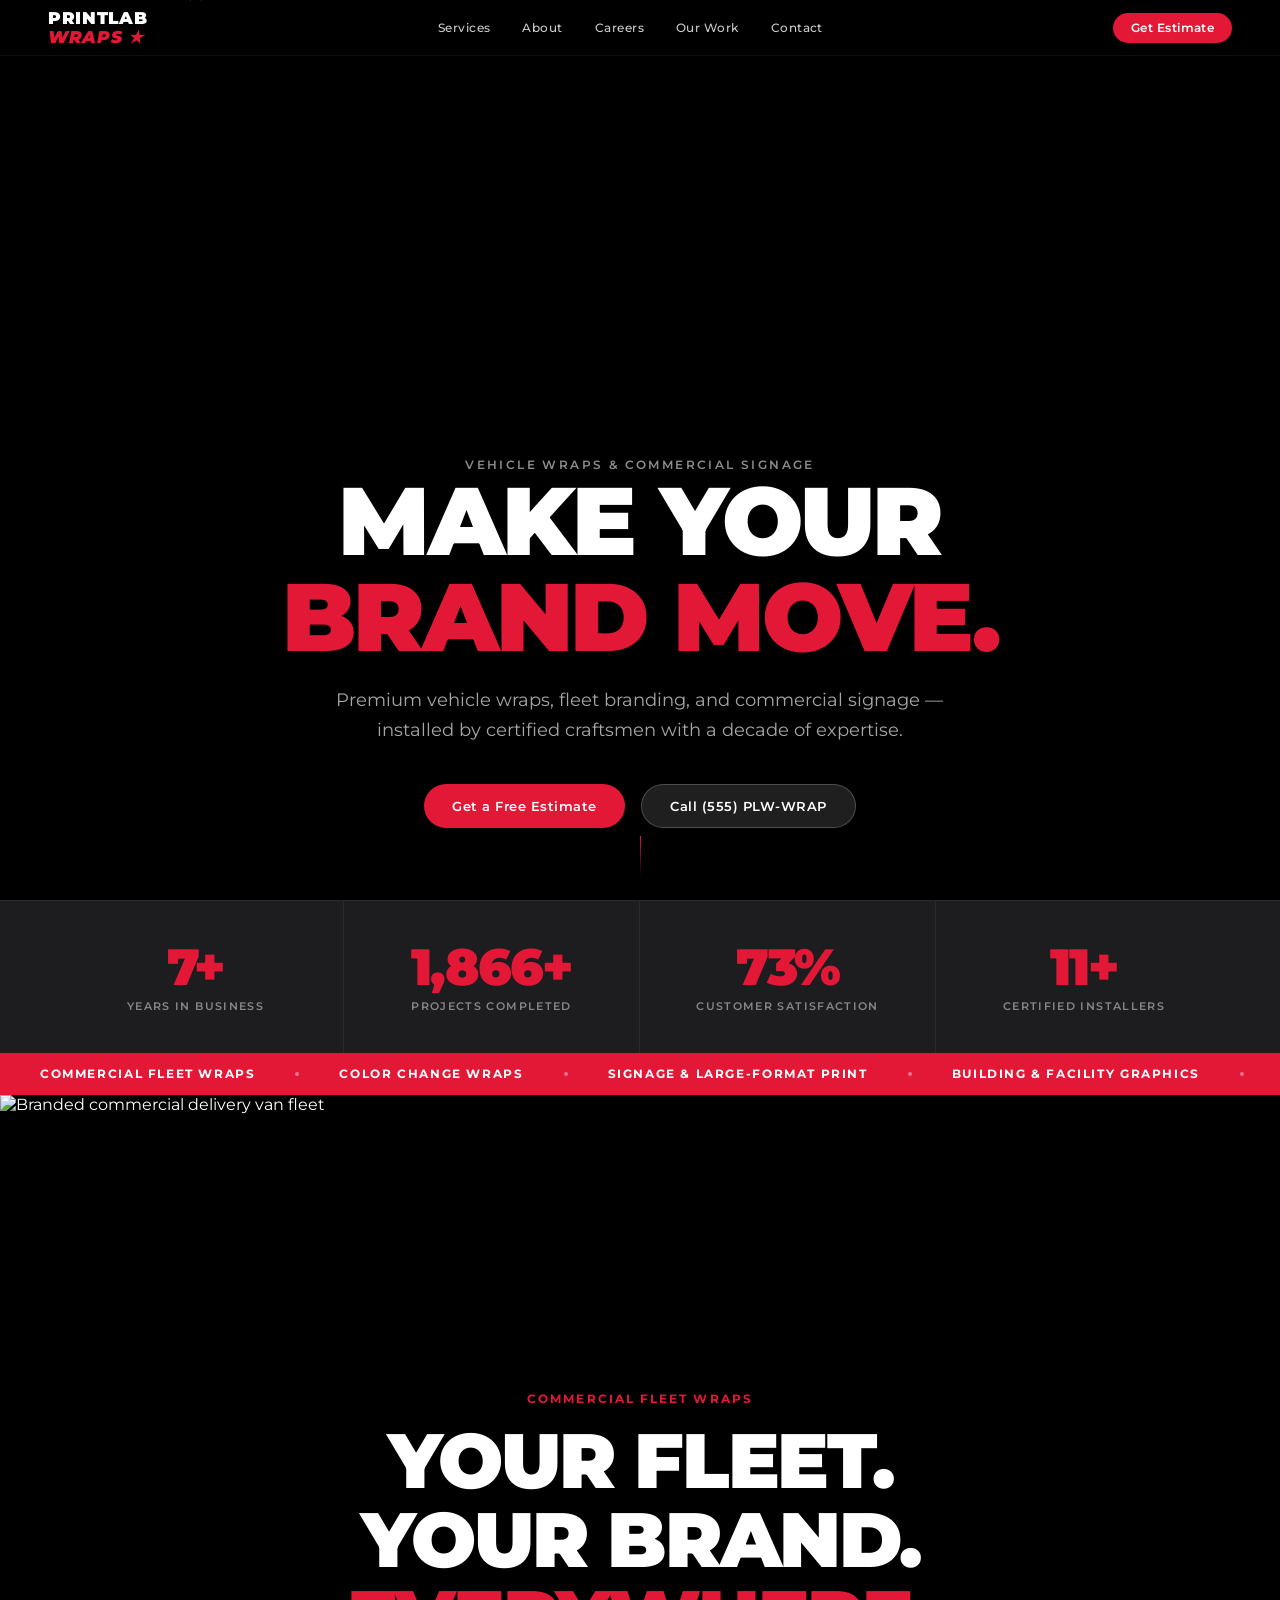
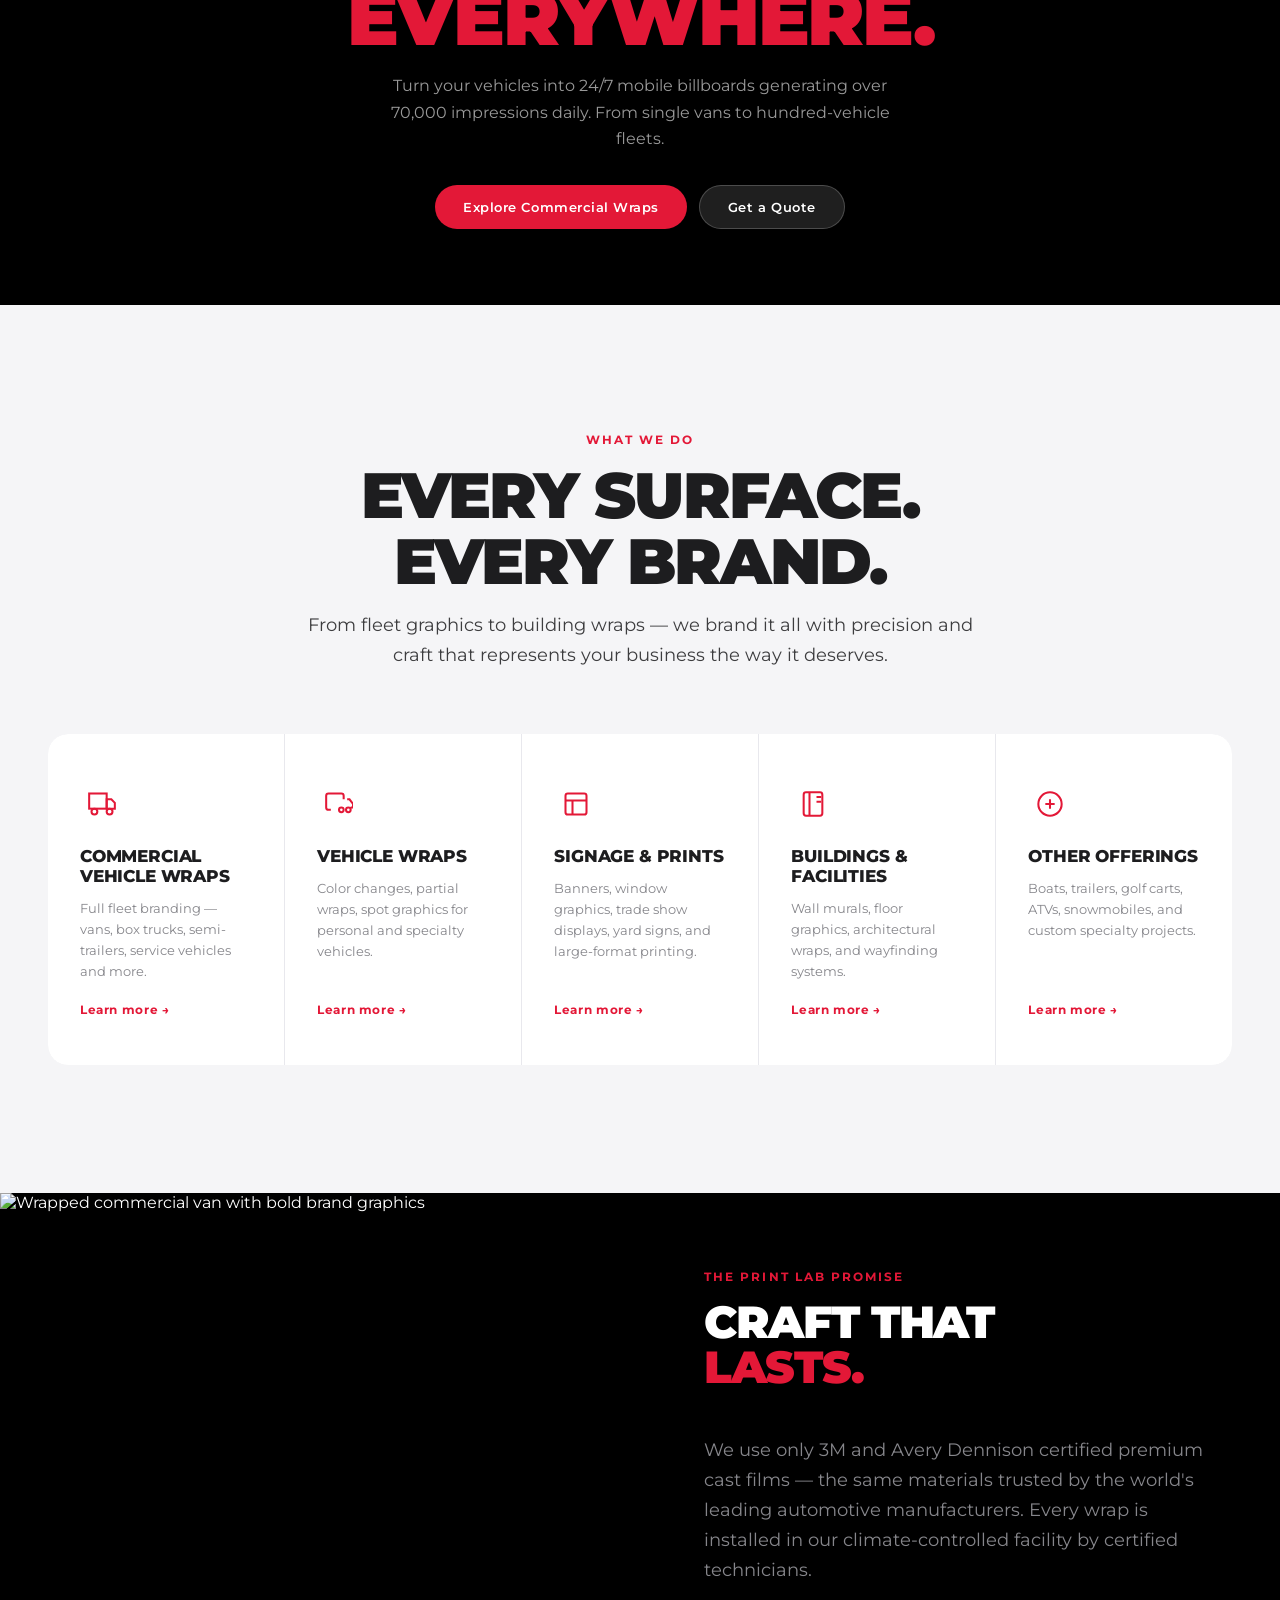
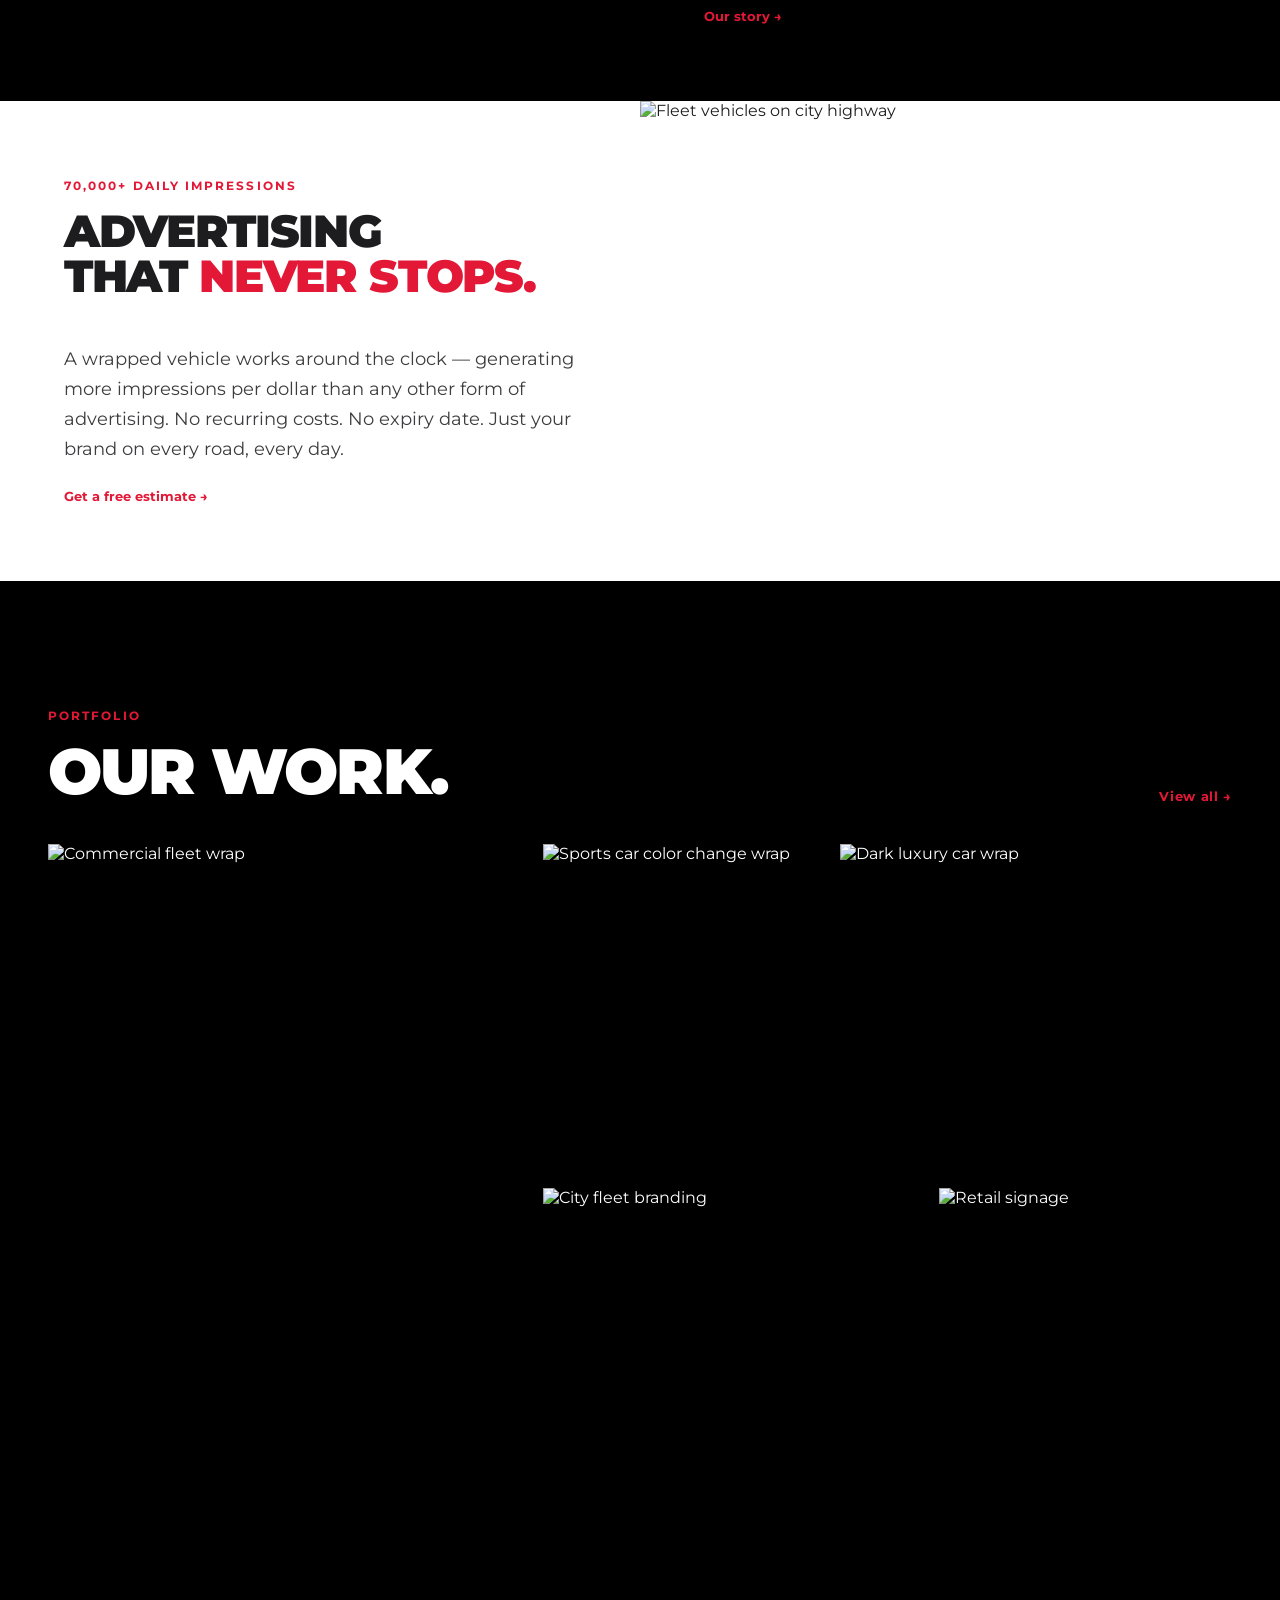
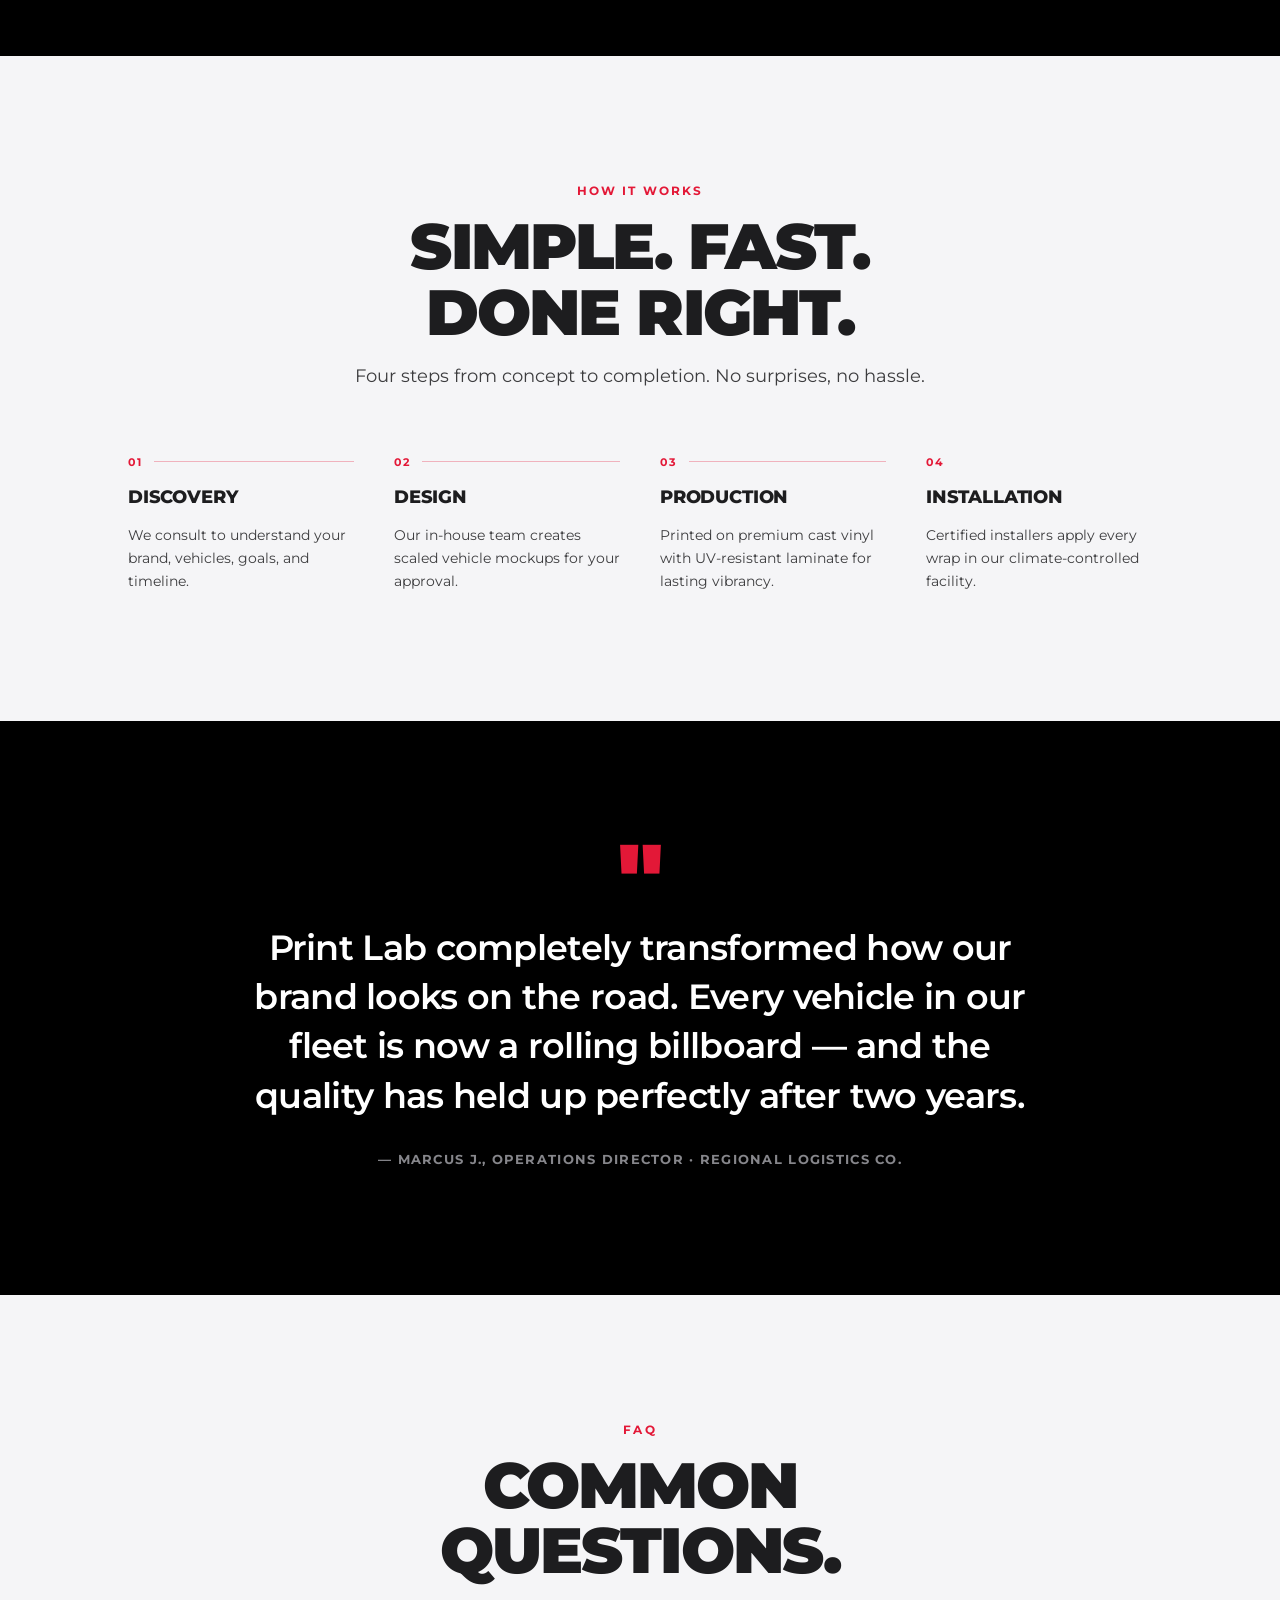
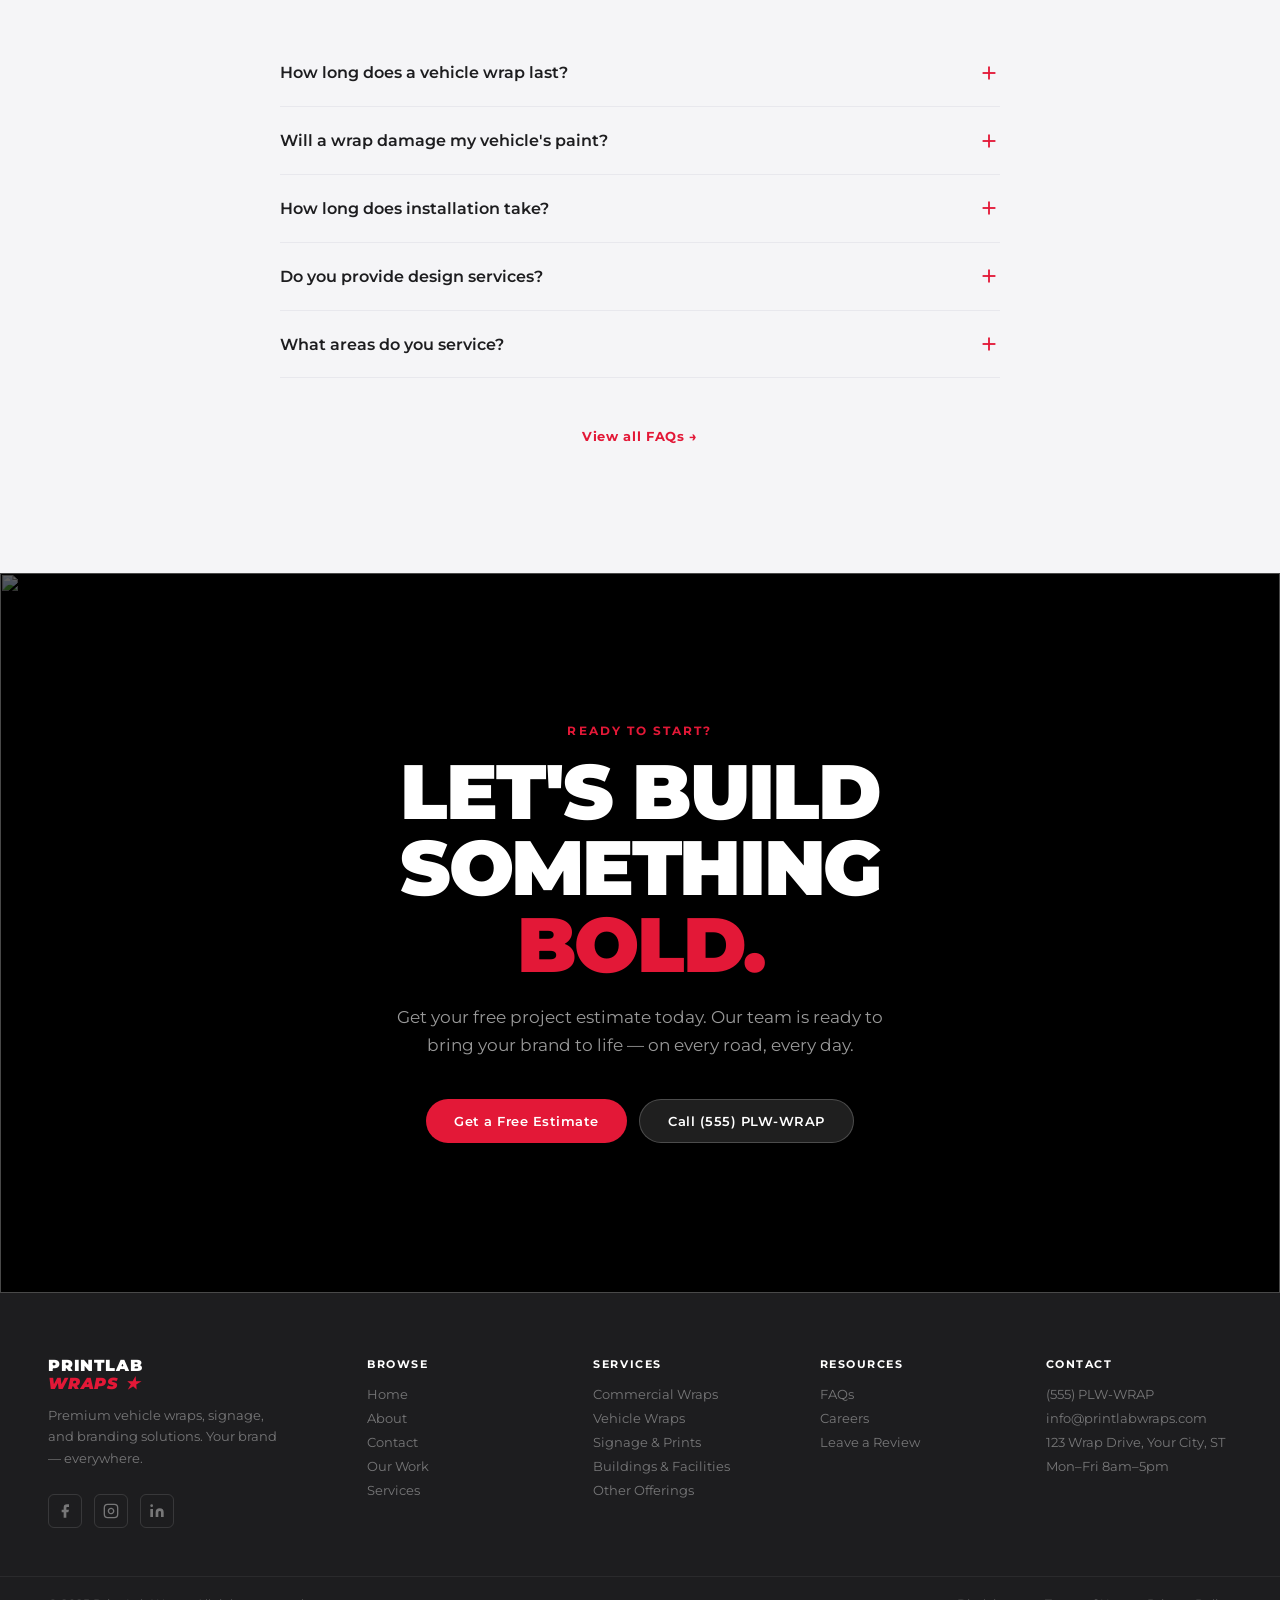
==== commit 7e5289f3: "Redesign homepage with Apple/Tesla minimal aesthetic Full-bleed photography, glass nav, pill buttons" ====
--- a/printlabwraps/index.html
+++ b/printlabwraps/index.html
@@ -3,1409 +3,1303 @@
 <head>
   <meta charset="UTF-8" />
   <meta name="viewport" content="width=device-width, initial-scale=1.0" />
-  <title>Print Lab Wraps | Premium Vehicle Wraps, Signage & Branding</title>
-  <meta name="description" content="Print Lab Wraps delivers premium vehicle wraps, commercial signage, and building graphics. Certified installers. Get a free estimate today." />
-  <meta property="og:title" content="Print Lab Wraps | Premium Vehicle Wraps & Signage" />
-  <meta property="og:description" content="Premium vehicle wraps, commercial signage, and branding solutions." />
+  <title>Print Lab Wraps | Premium Vehicle Wraps & Signage</title>
+  <meta name="description" content="Print Lab Wraps — premium vehicle wraps, commercial signage, and branding. Certified installers. Get a free estimate." />
   <link rel="preconnect" href="https://fonts.googleapis.com" />
   <link rel="preconnect" href="https://fonts.gstatic.com" crossorigin />
-  <link href="https://fonts.googleapis.com/css2?family=Montserrat:ital,wght@0,400;0,500;0,600;0,700;0,800;0,900;1,700;1,900&display=swap" rel="stylesheet" />
-  <link rel="stylesheet" href="css/global.css" />
+  <link href="https://fonts.googleapis.com/css2?family=Montserrat:ital,wght@0,300;0,400;0,500;0,600;0,700;0,800;0,900;1,700;1,900&display=swap" rel="stylesheet" />
 
   <style>
-    /* ══════════════════════════════════════════════════
-       HOMEPAGE — ELEVATED DESIGN LAYER
-       ══════════════════════════════════════════════════ */
-
-    /* ── Cursor ── */
-    * { cursor: none !important; }
-    .cursor {
+    /* ─────────────────────────────────────────────────────────────
+       RESET & TOKENS
+    ───────────────────────────────────────────────────────────── */
+    *, *::before, *::after { box-sizing: border-box; margin: 0; padding: 0; }
+    :root {
+      --red:      #E31837;
+      --black:    #000000;
+      --white:    #ffffff;
+      --gray-100: #f5f5f7;   /* Apple light bg */
+      --gray-200: #e8e8ed;
+      --gray-500: #86868b;   /* Apple muted */
+      --gray-700: #3d3d3f;
+      --gray-900: #1d1d1f;   /* Apple dark text */
+      --ff: 'Montserrat', -apple-system, sans-serif;
+      --nav-h: 56px;
+      --ease: cubic-bezier(0.25, 0.46, 0.45, 0.94);
+    }
+    html { font-size: 16px; scroll-behavior: smooth; }
+    body {
+      font-family: var(--ff);
+      background: var(--black);
+      color: var(--white);
+      overflow-x: hidden;
+      -webkit-font-smoothing: antialiased;
+    }
+    img  { display: block; max-width: 100%; }
+    a    { text-decoration: none; color: inherit; }
+    ul   { list-style: none; }
+    button { font-family: inherit; border: none; background: none; cursor: pointer; }
+
+    /* ─────────────────────────────────────────────────────────────
+       NAV — glass, Apple-thin
+    ───────────────────────────────────────────────────────────── */
+    .nav {
       position: fixed;
-      width: 12px; height: 12px;
-      background: var(--clr-red);
-      border-radius: 50%;
-      pointer-events: none;
-      z-index: 9999;
-      mix-blend-mode: difference;
-      transition: transform 0.15s ease, width 0.3s ease, height 0.3s ease;
-      transform: translate(-50%, -50%);
-    }
-    .cursor-follower {
+      top: 0; left: 0; right: 0;
+      z-index: 1000;
+      height: var(--nav-h);
+      display: flex;
+      align-items: center;
+      justify-content: space-between;
+      padding: 0 clamp(1.5rem, 4vw, 3rem);
+      background: rgba(0, 0, 0, 0.72);
+      backdrop-filter: saturate(180%) blur(20px);
+      -webkit-backdrop-filter: saturate(180%) blur(20px);
+      border-bottom: 1px solid rgba(255,255,255,0.06);
+      transition: background 0.4s ease;
+    }
+    .nav.light {
+      background: rgba(255,255,255,0.85);
+      border-color: rgba(0,0,0,0.08);
+      color: var(--gray-900);
+    }
+    .nav-logo {
+      font-size: 1.05rem;
+      font-weight: 900;
+      letter-spacing: 0.04em;
+      text-transform: uppercase;
+      line-height: 1.1;
+      display: flex;
+      flex-direction: column;
+    }
+    .nav-logo span { color: var(--red); font-style: italic; }
+    .nav-links {
+      display: flex;
+      align-items: center;
+      gap: 2rem;
+    }
+    .nav-link {
+      font-size: 0.72rem;
+      font-weight: 500;
+      letter-spacing: 0.04em;
+      color: rgba(255,255,255,0.8);
+      transition: color 0.2s;
+    }
+    .nav.light .nav-link { color: var(--gray-700); }
+    .nav-link:hover { color: var(--white); }
+    .nav.light .nav-link:hover { color: var(--gray-900); }
+    .nav-cta {
+      font-size: 0.72rem;
+      font-weight: 600;
+      letter-spacing: 0.04em;
+      color: var(--white);
+      background: var(--red);
+      padding: 0.5rem 1.1rem;
+      border-radius: 980px;
+      transition: background 0.2s, transform 0.2s;
+    }
+    .nav-cta:hover { background: #c0122d; transform: scale(1.02); }
+    .hamburger {
+      display: none;
+      flex-direction: column;
+      gap: 5px;
+      padding: 6px;
+    }
+    .hamburger span {
+      display: block; width: 22px; height: 1.5px;
+      background: var(--white);
+      transition: transform 0.3s ease, opacity 0.2s;
+    }
+    .nav.light .hamburger span { background: var(--gray-900); }
+    .hamburger.open span:nth-child(1) { transform: translateY(6.5px) rotate(45deg); }
+    .hamburger.open span:nth-child(2) { opacity: 0; }
+    .hamburger.open span:nth-child(3) { transform: translateY(-6.5px) rotate(-45deg); }
+    .mobile-nav {
+      display: none;
       position: fixed;
-      width: 40px; height: 40px;
-      border: 1.5px solid rgba(227,24,55,0.5);
-      border-radius: 50%;
-      pointer-events: none;
-      z-index: 9998;
-      transform: translate(-50%, -50%);
-      transition: transform 0.4s cubic-bezier(0.23, 1, 0.32, 1),
-                  width 0.4s ease, height 0.4s ease, border-color 0.3s ease;
-    }
-    body:has(a:hover) .cursor,
-    body:has(button:hover) .cursor { width: 20px; height: 20px; }
-    body:has(a:hover) .cursor-follower,
-    body:has(button:hover) .cursor-follower {
-      width: 60px; height: 60px;
-      border-color: var(--clr-red);
-    }
-
-    /* ── Noise overlay ── */
-    body::before {
-      content: '';
-      position: fixed;
+      inset: var(--nav-h) 0 0;
+      background: rgba(0,0,0,0.96);
+      backdrop-filter: blur(20px);
+      z-index: 999;
+      flex-direction: column;
+      align-items: center;
+      justify-content: center;
+      gap: 2.5rem;
+    }
+    .mobile-nav.open { display: flex; }
+    .mobile-nav a {
+      font-size: 2rem;
+      font-weight: 800;
+      text-transform: uppercase;
+      letter-spacing: 0.05em;
+      color: rgba(255,255,255,0.85);
+      transition: color 0.2s;
+    }
+    .mobile-nav a:hover { color: var(--red); }
+    .mobile-nav .m-cta {
+      font-size: 1rem;
+      background: var(--red);
+      color: white;
+      padding: 0.85rem 2.5rem;
+      border-radius: 980px;
+      font-weight: 700;
+    }
+
+    /* ─────────────────────────────────────────────────────────────
+       HERO — full-bleed, Tesla-style
+    ───────────────────────────────────────────────────────────── */
+    .hero {
+      position: relative;
+      height: 100svh;
+      min-height: 600px;
+      overflow: hidden;
+      display: flex;
+      flex-direction: column;
+      align-items: center;
+      justify-content: flex-end;
+      padding-bottom: clamp(3rem, 8vh, 6rem);
+    }
+    .hero-img {
+      position: absolute;
       inset: 0;
-      background-image: url("data:image/svg+xml,%3Csvg viewBox='0 0 200 200' xmlns='http://www.w3.org/2000/svg'%3E%3Cfilter id='n'%3E%3CfeTurbulence type='fractalNoise' baseFrequency='0.75' numOctaves='4' stitchTiles='stitch'/%3E%3C/filter%3E%3Crect width='100%25' height='100%25' filter='url(%23n)' opacity='0.035'/%3E%3C/svg%3E");
-      pointer-events: none;
-      z-index: 9990;
-      mix-blend-mode: overlay;
-    }
-
-    /* ── Header ── */
-    .site-header {
-      background: rgba(0,0,0,0);
-      border-bottom: 1px solid transparent;
-      transition: background 0.5s ease, border-color 0.5s ease, backdrop-filter 0.5s ease;
-    }
-    .site-header.scrolled {
-      background: rgba(0,0,0,0.88);
-      border-color: rgba(255,255,255,0.06);
-      backdrop-filter: blur(20px);
-      -webkit-backdrop-filter: blur(20px);
-    }
-    .header-inner { height: 80px; }
-    .header-logo-text .logo-top { font-size: 1.15rem; letter-spacing: 0.08em; }
-    .header-logo-text .logo-bottom { font-size: 0.95rem; letter-spacing: 0.05em; }
-
-    /* ── HERO ── */
-    .section-hero {
-      min-height: 100svh;
+      width: 100%; height: 100%;
+      object-fit: cover;
+      object-position: center 40%;
+      transform: scale(1.04);
+      animation: slowZoom 14s ease-in-out infinite alternate;
+    }
+    @keyframes slowZoom {
+      from { transform: scale(1.04); }
+      to   { transform: scale(1.0); }
+    }
+    .hero-scrim {
+      position: absolute;
+      inset: 0;
+      background: linear-gradient(
+        to bottom,
+        rgba(0,0,0,0.15) 0%,
+        rgba(0,0,0,0.1)  40%,
+        rgba(0,0,0,0.75) 80%,
+        rgba(0,0,0,0.9)  100%
+      );
+    }
+    .hero-body {
+      position: relative;
+      z-index: 1;
+      text-align: center;
+      padding: 0 clamp(1.5rem, 5vw, 3rem);
+      max-width: 900px;
+    }
+    .hero-eyebrow {
+      font-size: 0.75rem;
+      font-weight: 600;
+      letter-spacing: 0.2em;
+      text-transform: uppercase;
+      color: rgba(255,255,255,0.55);
+      margin-bottom: 1.25rem;
+      opacity: 0;
+      transform: translateY(12px);
+      animation: fadeUp 0.9s var(--ease) 0.3s forwards;
+    }
+    .hero-title {
+      font-size: clamp(3rem, 7.5vw, 7rem);
+      font-weight: 900;
+      line-height: 1;
+      letter-spacing: -0.03em;
+      text-transform: uppercase;
+      margin-bottom: 1.25rem;
+      opacity: 0;
+      transform: translateY(18px);
+      animation: fadeUp 0.9s var(--ease) 0.5s forwards;
+    }
+    .hero-title em {
+      font-style: normal;
+      color: var(--red);
+    }
+    .hero-sub {
+      font-size: clamp(0.95rem, 1.8vw, 1.15rem);
+      font-weight: 400;
+      color: rgba(255,255,255,0.65);
+      line-height: 1.6;
+      max-width: 52ch;
+      margin: 0 auto 2.5rem;
+      opacity: 0;
+      transform: translateY(12px);
+      animation: fadeUp 0.9s var(--ease) 0.7s forwards;
+    }
+    .hero-actions {
+      display: flex;
+      gap: 1rem;
+      justify-content: center;
+      flex-wrap: wrap;
+      opacity: 0;
+      transform: translateY(12px);
+      animation: fadeUp 0.9s var(--ease) 0.9s forwards;
+    }
+    @keyframes fadeUp {
+      to { opacity: 1; transform: translateY(0); }
+    }
+    .btn-pill {
+      display: inline-flex;
+      align-items: center;
+      gap: 0.4rem;
+      padding: 0.75rem 1.75rem;
+      border-radius: 980px;
+      font-size: 0.82rem;
+      font-weight: 600;
+      letter-spacing: 0.04em;
+      transition: all 0.22s ease;
+      min-height: 44px;
+    }
+    .btn-red   { background: var(--red); color: white; }
+    .btn-red:hover { background: #c0122d; transform: scale(1.03); }
+    .btn-ghost { background: rgba(255,255,255,0.12); color: white; backdrop-filter: blur(8px); border: 1px solid rgba(255,255,255,0.2); }
+    .btn-ghost:hover { background: rgba(255,255,255,0.2); transform: scale(1.03); }
+    .btn-dark  { background: var(--gray-900); color: white; }
+    .btn-dark:hover  { background: var(--gray-700); transform: scale(1.03); }
+    .btn-outline-dark { border: 1px solid var(--gray-700); color: var(--gray-900); background: transparent; }
+    .btn-outline-dark:hover { background: var(--gray-900); color: white; transform: scale(1.03); }
+
+    /* Scroll hint */
+    .hero-scroll {
+      position: absolute;
+      bottom: 1.5rem;
+      left: 50%;
+      transform: translateX(-50%);
+      display: flex;
+      flex-direction: column;
+      align-items: center;
+      gap: 0.4rem;
+      opacity: 0;
+      animation: fadeUp 1s ease 1.4s forwards;
+      z-index: 2;
+    }
+    .hero-scroll-dot {
+      width: 1px;
+      height: 40px;
+      background: linear-gradient(to bottom, var(--red), transparent);
+      animation: scrollPulse 2s ease-in-out infinite;
+    }
+    @keyframes scrollPulse {
+      0%   { transform: scaleY(0); transform-origin: top; opacity: 1; }
+      50%  { transform: scaleY(1); transform-origin: top; opacity: 1; }
+      100% { transform: scaleY(1); transform-origin: bottom; opacity: 0; }
+    }
+
+    /* ─────────────────────────────────────────────────────────────
+       SHARED SECTION STYLES
+    ───────────────────────────────────────────────────────────── */
+    section { overflow: hidden; }
+    .s-dark  { background: var(--black); color: var(--white); }
+    .s-light { background: var(--gray-100); color: var(--gray-900); }
+    .s-white { background: var(--white); color: var(--gray-900); }
+    .s-charcoal { background: var(--gray-900); color: var(--white); }
+
+    .wrap {
+      max-width: 1120px;
+      margin: 0 auto;
+      padding: 0 clamp(1.5rem, 5vw, 3rem);
+    }
+    .wrap-wide {
+      max-width: 1280px;
+      margin: 0 auto;
+      padding: 0 clamp(1.5rem, 5vw, 3rem);
+    }
+    .pad-xl  { padding-top: clamp(5rem, 10vw, 9rem);  padding-bottom: clamp(5rem, 10vw, 9rem); }
+    .pad-lg  { padding-top: clamp(4rem, 8vw, 7rem);   padding-bottom: clamp(4rem, 8vw, 7rem); }
+    .pad-md  { padding-top: clamp(3rem, 6vw, 5rem);   padding-bottom: clamp(3rem, 6vw, 5rem); }
+
+    .eyebrow {
+      font-size: 0.72rem;
+      font-weight: 700;
+      letter-spacing: 0.18em;
+      text-transform: uppercase;
+      color: var(--red);
+      display: block;
+      margin-bottom: 1rem;
+    }
+    .section-title {
+      font-size: clamp(2.4rem, 5vw, 4.5rem);
+      font-weight: 900;
+      letter-spacing: -0.03em;
+      line-height: 1.02;
+      text-transform: uppercase;
+    }
+    .section-sub {
+      font-size: clamp(0.95rem, 1.8vw, 1.1rem);
+      font-weight: 400;
+      line-height: 1.7;
+      color: var(--gray-500);
+      max-width: 58ch;
+    }
+    .s-light .section-sub, .s-white .section-sub { color: var(--gray-700); }
+
+    /* Reveal */
+    .reveal {
+      opacity: 0;
+      transform: translateY(32px);
+      transition: opacity 0.75s var(--ease), transform 0.75s var(--ease);
+    }
+    .reveal.in { opacity: 1; transform: translateY(0); }
+    .reveal-delay-1 { transition-delay: 0.1s; }
+    .reveal-delay-2 { transition-delay: 0.2s; }
+    .reveal-delay-3 { transition-delay: 0.3s; }
+    .reveal-delay-4 { transition-delay: 0.4s; }
+
+    /* ─────────────────────────────────────────────────────────────
+       STATS STRIP — below hero
+    ───────────────────────────────────────────────────────────── */
+    .stats-strip {
+      background: var(--gray-900);
+      border-top: 1px solid rgba(255,255,255,0.06);
+    }
+    .stats-strip-inner {
       display: grid;
-      place-items: center;
+      grid-template-columns: repeat(4, 1fr);
+      divide-x: 1px solid rgba(255,255,255,0.06);
+    }
+    .stat-block {
+      padding: 2.5rem clamp(1rem, 3vw, 2.5rem);
+      text-align: center;
+      border-right: 1px solid rgba(255,255,255,0.06);
+    }
+    .stat-block:last-child { border-right: none; }
+    .stat-num {
+      font-size: clamp(2.5rem, 4vw, 3.5rem);
+      font-weight: 900;
+      letter-spacing: -0.04em;
+      line-height: 1;
+      color: var(--white);
+      margin-bottom: 0.4rem;
+    }
+    .stat-num span { color: var(--red); }
+    .stat-lbl {
+      font-size: 0.7rem;
+      font-weight: 600;
+      letter-spacing: 0.12em;
+      text-transform: uppercase;
+      color: var(--gray-500);
+    }
+
+    /* ─────────────────────────────────────────────────────────────
+       FULL-BLEED IMAGE SECTION — Tesla-style
+    ───────────────────────────────────────────────────────────── */
+    .full-bleed {
+      position: relative;
+      height: 90vh;
+      min-height: 500px;
+      overflow: hidden;
+      display: flex;
+      align-items: flex-end;
+      justify-content: center;
+    }
+    .full-bleed.center-text { align-items: center; }
+    .full-bleed img {
+      position: absolute;
+      inset: 0;
+      width: 100%; height: 100%;
+      object-fit: cover;
+    }
+    .full-bleed .scrim-b {
+      position: absolute;
+      inset: 0;
+      background: linear-gradient(to bottom, transparent 30%, rgba(0,0,0,0.7) 100%);
+    }
+    .full-bleed .scrim-full {
+      position: absolute;
+      inset: 0;
+      background: rgba(0,0,0,0.45);
+    }
+    .full-bleed-body {
+      position: relative;
+      z-index: 1;
+      text-align: center;
+      padding: 0 clamp(1.5rem, 5vw, 3rem);
+      padding-bottom: clamp(3rem, 6vw, 5rem);
+      max-width: 860px;
+    }
+    .full-bleed.center-text .full-bleed-body { padding-bottom: 0; }
+
+    /* ─────────────────────────────────────────────────────────────
+       SERVICES GRID — Apple-style cards
+    ───────────────────────────────────────────────────────────── */
+    .services-text { text-align: center; max-width: 680px; margin: 0 auto 4rem; }
+    .svc-grid {
+      display: grid;
+      grid-template-columns: repeat(auto-fit, minmax(min(220px, 100%), 1fr));
+      gap: 1.5px;
+      background: var(--gray-200);
+      border-radius: 20px;
+      overflow: hidden;
+    }
+    .s-dark .svc-grid { background: rgba(255,255,255,0.07); }
+    .svc-tile {
+      background: var(--white);
+      padding: clamp(2rem, 4vw, 3rem) clamp(1.5rem, 3vw, 2rem);
+      display: flex;
+      flex-direction: column;
+      gap: 0.75rem;
+      transition: background 0.25s;
+      text-decoration: none;
+      color: inherit;
+    }
+    .s-dark .svc-tile { background: var(--gray-900); }
+    .svc-tile:hover { background: var(--gray-100); }
+    .s-dark .svc-tile:hover { background: rgba(255,255,255,0.06); }
+    .svc-tile-icon {
+      width: 44px; height: 44px;
+      display: grid; place-items: center;
+      color: var(--red);
+      margin-bottom: 0.5rem;
+    }
+    .svc-tile-icon svg { width: 28px; height: 28px; }
+    .svc-tile-name {
+      font-size: 1.05rem;
+      font-weight: 800;
+      letter-spacing: -0.01em;
+      text-transform: uppercase;
+    }
+    .svc-tile-desc { font-size: 0.82rem; line-height: 1.6; color: var(--gray-500); flex: 1; }
+    .s-dark .svc-tile-desc { color: rgba(255,255,255,0.45); }
+    .svc-tile-link {
+      font-size: 0.78rem;
+      font-weight: 700;
+      color: var(--red);
+      letter-spacing: 0.05em;
+      display: inline-flex;
+      align-items: center;
+      gap: 0.3rem;
+      margin-top: 0.5rem;
+    }
+
+    /* ─────────────────────────────────────────────────────────────
+       SPLIT — alternating image + text
+    ───────────────────────────────────────────────────────────── */
+    .split {
+      display: grid;
+      grid-template-columns: 1fr 1fr;
+      gap: 0;
+      align-items: stretch;
+    }
+    .split.reverse { direction: rtl; }
+    .split.reverse > * { direction: ltr; }
+    .split-img {
       position: relative;
       overflow: hidden;
-      padding-top: 0;
-    }
-    .hero-video-bg {
+      min-height: 480px;
+    }
+    .split-img img {
       position: absolute;
       inset: 0;
-      z-index: 0;
-    }
-    .hero-bg-photo {
+      width: 100%; height: 100%;
+      object-fit: cover;
+      transition: transform 0.7s var(--ease);
+    }
+    .split:hover .split-img img { transform: scale(1.04); }
+    .split-copy {
+      display: flex;
+      flex-direction: column;
+      justify-content: center;
+      padding: clamp(3rem, 6vw, 6rem) clamp(2rem, 5vw, 5rem);
+    }
+    .split-copy .section-title { font-size: clamp(2rem, 3.5vw, 3.2rem); margin-bottom: 1.25rem; }
+    .split-copy .section-sub   { margin-bottom: 2rem; }
+    .split-copy .link-arrow {
+      font-size: 0.82rem;
+      font-weight: 700;
+      color: var(--red);
+      display: inline-flex;
+      align-items: center;
+      gap: 0.35rem;
+      transition: gap 0.2s;
+    }
+    .split-copy .link-arrow:hover { gap: 0.6rem; }
+
+    /* ─────────────────────────────────────────────────────────────
+       PROCESS — Apple-numbered rows
+    ───────────────────────────────────────────────────────────── */
+    .process-grid {
+      display: grid;
+      grid-template-columns: repeat(4, 1fr);
+      gap: 2.5rem;
+    }
+    .process-item { display: flex; flex-direction: column; gap: 1rem; }
+    .process-num {
+      font-size: 0.7rem;
+      font-weight: 700;
+      letter-spacing: 0.14em;
+      color: var(--red);
+      display: flex;
+      align-items: center;
+      gap: 0.75rem;
+    }
+    .process-num::after {
+      content: '';
+      display: block;
+      height: 1px;
+      flex: 1;
+      background: currentColor;
+      opacity: 0.3;
+    }
+    .process-item:last-child .process-num::after { display: none; }
+    .process-title { font-size: 1.15rem; font-weight: 800; text-transform: uppercase; letter-spacing: -0.01em; }
+    .process-desc  { font-size: 0.85rem; line-height: 1.7; color: var(--gray-500); }
+    .s-light .process-desc { color: var(--gray-700); }
+
+    /* ─────────────────────────────────────────────────────────────
+       PORTFOLIO — masonry-like grid
+    ───────────────────────────────────────────────────────────── */
+    .port-grid {
+      display: grid;
+      grid-template-columns: repeat(12, 1fr);
+      grid-template-rows: 340px 340px;
+      gap: 4px;
+    }
+    .port-cell { position: relative; overflow: hidden; }
+    .port-cell img {
+      width: 100%; height: 100%;
+      object-fit: cover;
+      transition: transform 0.6s var(--ease);
+    }
+    .port-cell:hover img { transform: scale(1.05); }
+    .port-cell .port-info {
+      position: absolute;
+      inset: 0;
+      background: linear-gradient(to top, rgba(0,0,0,0.75) 0%, transparent 50%);
+      opacity: 0;
+      transition: opacity 0.35s ease;
+      display: flex;
+      flex-direction: column;
+      justify-content: flex-end;
+      padding: 1.5rem;
+    }
+    .port-cell:hover .port-info { opacity: 1; }
+    .port-cat   { font-size: 0.65rem; font-weight: 700; letter-spacing: 0.15em; text-transform: uppercase; color: var(--red); margin-bottom: 0.3rem; }
+    .port-label { font-size: 0.95rem; font-weight: 700; }
+    .port-cell:nth-child(1) { grid-column: 1 / 6;  grid-row: 1 / 3; }
+    .port-cell:nth-child(2) { grid-column: 6 / 9;  grid-row: 1 / 2; }
+    .port-cell:nth-child(3) { grid-column: 9 / 13; grid-row: 1 / 2; }
+    .port-cell:nth-child(4) { grid-column: 6 / 10; grid-row: 2 / 3; }
+    .port-cell:nth-child(5) { grid-column: 10 / 13;grid-row: 2 / 3; }
+
+    /* ─────────────────────────────────────────────────────────────
+       TESTIMONIAL / QUOTE — centered, dramatic
+    ───────────────────────────────────────────────────────────── */
+    .quote-block { text-align: center; max-width: 820px; margin: 0 auto; }
+    .quote-mark { font-size: 6rem; line-height: 0.6; color: var(--red); font-weight: 900; margin-bottom: 1rem; display: block; }
+    .quote-text {
+      font-size: clamp(1.4rem, 2.8vw, 2.2rem);
+      font-weight: 600;
+      line-height: 1.4;
+      letter-spacing: -0.02em;
+      margin-bottom: 2rem;
+    }
+    .s-light .quote-text { color: var(--gray-900); }
+    .quote-author { font-size: 0.8rem; font-weight: 700; letter-spacing: 0.1em; text-transform: uppercase; color: var(--gray-500); }
+
+    /* ─────────────────────────────────────────────────────────────
+       FAQ
+    ───────────────────────────────────────────────────────────── */
+    .faq-list { max-width: 720px; margin: 0 auto; }
+    .faq-item { border-bottom: 1px solid var(--gray-200); }
+    .s-dark .faq-item { border-color: rgba(255,255,255,0.08); }
+    .faq-q {
+      display: flex;
+      align-items: center;
+      justify-content: space-between;
+      gap: 1.5rem;
+      padding: 1.4rem 0;
+      font-size: 1rem;
+      font-weight: 600;
+      cursor: pointer;
+      transition: color 0.2s;
+      background: none;
+      border: none;
+      width: 100%;
+      text-align: left;
+      color: inherit;
+    }
+    .faq-q:hover { color: var(--red); }
+    .faq-icon {
+      width: 22px; height: 22px; flex-shrink: 0;
+      transition: transform 0.3s var(--ease);
+      color: var(--red);
+    }
+    .faq-item.open .faq-icon { transform: rotate(45deg); }
+    .faq-a {
+      display: none;
+      padding-bottom: 1.25rem;
+      font-size: 0.9rem;
+      line-height: 1.75;
+      color: var(--gray-500);
+    }
+    .s-light .faq-a { color: var(--gray-700); }
+    .faq-item.open .faq-a { display: block; }
+
+    /* ─────────────────────────────────────────────────────────────
+       FINAL CTA — Tesla/Apple centered
+    ───────────────────────────────────────────────────────────── */
+    .cta-section {
+      position: relative;
+      min-height: 80vh;
+      display: flex;
+      align-items: center;
+      justify-content: center;
+      text-align: center;
+      overflow: hidden;
+    }
+    .cta-bg {
+      position: absolute;
+      inset: 0;
       width: 100%; height: 100%;
       object-fit: cover;
       object-position: center;
-      transform: scale(1.06);
-      animation: heroZoom 12s ease-in-out infinite alternate;
-    }
-    @keyframes heroZoom {
-      from { transform: scale(1.06); }
-      to   { transform: scale(1.0); }
-    }
-    .hero-overlay {
+    }
+    .cta-scrim {
       position: absolute;
       inset: 0;
-      background:
-        linear-gradient(to right, rgba(0,0,0,0.92) 40%, rgba(0,0,0,0.4) 100%),
-        linear-gradient(to bottom, rgba(0,0,0,0.3) 0%, rgba(0,0,0,0.6) 100%);
-    }
-    .hero-grid-lines {
-      position: absolute;
-      inset: 0;
-      background-image:
-        linear-gradient(rgba(227,24,55,0.04) 1px, transparent 1px),
-        linear-gradient(90deg, rgba(227,24,55,0.04) 1px, transparent 1px);
-      background-size: 80px 80px;
-      mask-image: radial-gradient(ellipse 60% 80% at 30% 50%, black 30%, transparent 80%);
-    }
-    .hero-left-bar {
-      position: absolute;
-      left: 0; top: 0; bottom: 0;
-      width: 5px;
-      background: linear-gradient(to bottom, transparent, var(--clr-red) 20%, var(--clr-red) 80%, transparent);
-      z-index: 2;
-      animation: barPulse 3s ease-in-out infinite;
-    }
-    @keyframes barPulse {
-      0%,100% { opacity: 0.7; }
-      50%      { opacity: 1; box-shadow: 0 0 20px var(--clr-red); }
-    }
-
-    .hero-content {
-      position: relative;
-      z-index: 2;
-      padding: 0 clamp(1.5rem, 5vw, 3rem);
-      max-width: 1400px;
-      width: 100%;
-      padding-top: 80px;
-    }
-    .hero-eyebrow {
-      display: inline-flex;
-      align-items: center;
-      gap: 12px;
-      margin-bottom: 2.5rem;
-      opacity: 0;
-      transform: translateY(20px);
-    }
-    .hero-eyebrow-line {
-      display: block;
-      width: 48px; height: 2px;
-      background: var(--clr-red);
-    }
-    .hero-eyebrow-text {
-      font-size: 0.75rem;
-      font-weight: 700;
-      letter-spacing: 0.2em;
-      text-transform: uppercase;
-      color: var(--clr-red);
-    }
-    .hero-headline {
-      font-family: 'Montserrat', sans-serif;
-      font-weight: 900;
-      font-size: clamp(4rem, 9vw, 8.5rem);
-      line-height: 0.92;
-      letter-spacing: -0.025em;
-      text-transform: uppercase;
-      margin-bottom: 2rem;
-    }
-    .hero-line { display: block; overflow: hidden; }
-    .hero-line-inner {
-      display: block;
-      transform: translateY(110%);
-    }
-    .hero-line--white  .hero-line-inner { color: var(--clr-white); }
-    .hero-line--red    .hero-line-inner { color: var(--clr-red); }
-    .hero-line--stroke .hero-line-inner {
-      color: transparent;
-      -webkit-text-stroke: 2px rgba(255,255,255,0.35);
-    }
-    .hero-sub {
-      font-size: clamp(1rem, 2vw, 1.2rem);
-      font-weight: 400;
-      color: rgba(255,255,255,0.6);
-      max-width: 46ch;
-      line-height: 1.7;
-      margin-bottom: 3rem;
-      opacity: 0;
-      transform: translateY(20px);
-    }
-    .hero-cta-row {
-      display: flex;
-      flex-wrap: wrap;
-      gap: 1rem;
-      margin-bottom: 4rem;
-      opacity: 0;
-      transform: translateY(20px);
-    }
-    .btn-magnetic {
-      position: relative;
-      overflow: hidden;
-      transition: transform 0.2s ease, box-shadow 0.2s ease;
-    }
-    .btn-magnetic::after {
-      content: '';
-      position: absolute;
-      inset: 0;
-      background: linear-gradient(135deg, rgba(255,255,255,0.12) 0%, transparent 60%);
-      opacity: 0;
-      transition: opacity 0.3s ease;
-    }
-    .btn-magnetic:hover::after { opacity: 1; }
-    .btn-primary.btn-magnetic:hover {
-      box-shadow: 0 10px 40px rgba(227,24,55,0.45), 0 0 0 1px rgba(227,24,55,0.6);
-      transform: translateY(-3px);
-    }
-    .btn-outline.btn-magnetic:hover {
-      box-shadow: 0 10px 30px rgba(255,255,255,0.08);
-      transform: translateY(-3px);
-    }
-
-    /* Trust indicators */
-    .trust-strip {
-      display: flex;
-      flex-wrap: wrap;
-      gap: 2rem;
-      opacity: 0;
-      transform: translateY(20px);
-    }
-    .trust-pill {
-      display: flex;
-      align-items: center;
-      gap: 0.5rem;
-      padding: 0.45rem 1rem;
-      background: rgba(255,255,255,0.04);
-      border: 1px solid rgba(255,255,255,0.1);
-      border-radius: 999px;
-      font-size: 0.75rem;
-      font-weight: 600;
-      letter-spacing: 0.06em;
-      text-transform: uppercase;
-      color: rgba(255,255,255,0.65);
-      backdrop-filter: blur(8px);
-    }
-    .trust-pill svg { color: var(--clr-red); width: 14px; height: 14px; flex-shrink: 0; }
-
-    /* Scroll indicator */
-    .hero-scroll {
-      position: absolute;
-      bottom: 2.5rem;
-      left: clamp(1.5rem, 5vw, 3rem);
-      display: flex;
-      align-items: center;
-      gap: 1rem;
-      z-index: 3;
-      opacity: 0;
-    }
-    .scroll-line {
-      width: 1px;
-      height: 60px;
-      background: linear-gradient(to bottom, var(--clr-red), transparent);
-      animation: scrollDrop 2s ease-in-out infinite;
-    }
-    @keyframes scrollDrop {
-      0%   { transform: scaleY(0); transform-origin: top; }
-      50%  { transform: scaleY(1); transform-origin: top; }
-      51%  { transform: scaleY(1); transform-origin: bottom; }
-      100% { transform: scaleY(0); transform-origin: bottom; }
-    }
-    .scroll-text {
-      font-size: 0.65rem;
-      font-weight: 700;
-      letter-spacing: 0.2em;
-      text-transform: uppercase;
-      color: rgba(255,255,255,0.35);
-      writing-mode: vertical-rl;
-    }
-
-    /* Number ticker in hero */
-    .hero-counter-row {
-      position: absolute;
-      right: clamp(1.5rem, 5vw, 3rem);
-      bottom: 3rem;
-      display: flex;
-      flex-direction: column;
-      gap: 1.5rem;
-      z-index: 3;
-    }
-    .hero-counter-item { text-align: right; }
-    .hero-counter-num {
-      font-size: 2.5rem;
-      font-weight: 900;
-      line-height: 1;
-      color: var(--clr-white);
-      letter-spacing: -0.03em;
-    }
-    .hero-counter-label {
-      font-size: 0.65rem;
-      font-weight: 700;
-      letter-spacing: 0.12em;
-      text-transform: uppercase;
-      color: rgba(255,255,255,0.35);
-    }
-    .hero-counter-item .hero-counter-num span { color: var(--clr-red); }
-
-    /* ── Section: Wraps Focus ── */
-    .section-wraps { background: var(--clr-dark-2); position: relative; overflow: hidden; }
-    .section-wraps::before {
-      content: 'WRAPS';
-      position: absolute;
-      right: -2rem;
-      top: 50%;
-      transform: translateY(-50%);
-      font-size: clamp(8rem, 15vw, 18rem);
-      font-weight: 900;
-      color: rgba(255,255,255,0.015);
-      letter-spacing: -0.05em;
-      pointer-events: none;
-      white-space: nowrap;
-      line-height: 1;
-    }
-    .wraps-split {
-      display: grid;
-      grid-template-columns: 1fr 1fr;
-      gap: clamp(2rem, 5vw, 5rem);
-      align-items: center;
-    }
-    .wraps-image-stack {
-      position: relative;
-    }
-    .wrap-img-main {
-      width: 100%;
-      aspect-ratio: 4/3;
-      object-fit: cover;
-      border-radius: 12px;
-      display: block;
-    }
-    .wrap-img-accent {
-      position: absolute;
-      bottom: -1.5rem;
-      right: -1.5rem;
-      width: 55%;
-      aspect-ratio: 4/3;
-      object-fit: cover;
-      border-radius: 10px;
-      border: 4px solid var(--clr-dark-2);
-      box-shadow: -8px 8px 40px rgba(0,0,0,0.6);
-    }
-    .wrap-stat-badge {
-      position: absolute;
-      top: 1.5rem;
-      left: -1.5rem;
-      background: var(--clr-red);
-      padding: 1rem 1.25rem;
-      border-radius: 10px;
-      box-shadow: 0 8px 32px rgba(227,24,55,0.4);
-    }
-    .wrap-stat-badge .num { font-size: 2rem; font-weight: 900; line-height: 1; }
-    .wrap-stat-badge .lbl { font-size: 0.65rem; font-weight: 700; letter-spacing: 0.1em; text-transform: uppercase; opacity: 0.85; }
-
-    .benefit-list { display: flex; flex-direction: column; gap: 1rem; margin: 2rem 0 2.5rem; }
-    .benefit-item {
-      display: flex;
-      align-items: flex-start;
-      gap: 1rem;
-      padding: 1rem 1.25rem;
-      background: rgba(255,255,255,0.025);
-      border: 1px solid rgba(255,255,255,0.05);
-      border-radius: 8px;
-      transition: background 0.25s, border-color 0.25s, transform 0.25s;
-      cursor: default;
-    }
-    .benefit-item:hover {
-      background: rgba(227,24,55,0.06);
-      border-color: rgba(227,24,55,0.2);
-      transform: translateX(6px);
-    }
-    .benefit-icon {
-      width: 36px; height: 36px;
-      background: rgba(227,24,55,0.12);
-      border-radius: 6px;
-      display: grid; place-items: center;
-      color: var(--clr-red);
-      flex-shrink: 0;
-    }
-    .benefit-icon svg { width: 18px; height: 18px; }
-    .benefit-title { font-size: 0.9rem; font-weight: 700; margin-bottom: 0.2rem; }
-    .benefit-desc  { font-size: 0.8rem; color: var(--clr-gray-400); line-height: 1.5; }
-
-    /* ── Section: Services ── */
-    .section-services { background: var(--clr-black); position: relative; }
-    .section-services::after {
-      content: '';
-      position: absolute;
-      inset: 0;
-      background: radial-gradient(ellipse 80% 50% at 50% 100%, rgba(227,24,55,0.04) 0%, transparent 70%);
-      pointer-events: none;
-    }
-    .services-grid-v2 {
-      display: grid;
-      grid-template-columns: repeat(5, 1fr);
-      gap: 1px;
-      background: rgba(255,255,255,0.05);
-      border: 1px solid rgba(255,255,255,0.05);
-      border-radius: 12px;
-      overflow: hidden;
-    }
-    .svc-card {
-      background: var(--clr-dark-2);
-      padding: 2.5rem 1.75rem;
-      display: flex;
-      flex-direction: column;
-      gap: 1.25rem;
-      position: relative;
-      overflow: hidden;
-      transition: background 0.35s ease;
-      text-decoration: none;
-      color: inherit;
-    }
-    .svc-card::before {
-      content: '';
-      position: absolute;
-      bottom: 0; left: 0; right: 0;
-      height: 3px;
-      background: var(--clr-red);
-      transform: scaleX(0);
-      transform-origin: left;
-      transition: transform 0.4s cubic-bezier(0.25, 0.46, 0.45, 0.94);
-    }
-    .svc-card:hover { background: var(--clr-dark-3); }
-    .svc-card:hover::before { transform: scaleX(1); }
-    .svc-card:hover .svc-icon { background: rgba(227,24,55,0.18); border-color: rgba(227,24,55,0.4); }
-    .svc-card:hover .svc-arrow { transform: translate(4px, -4px); color: var(--clr-red); }
-    .svc-icon {
-      width: 52px; height: 52px;
-      background: rgba(227,24,55,0.08);
-      border: 1px solid rgba(227,24,55,0.18);
-      border-radius: 10px;
-      display: grid; place-items: center;
-      color: var(--clr-red);
-      transition: background 0.3s, border-color 0.3s;
-    }
-    .svc-icon svg { width: 26px; height: 26px; }
-    .svc-title { font-size: 1rem; font-weight: 800; text-transform: uppercase; letter-spacing: 0.03em; line-height: 1.2; }
-    .svc-desc  { font-size: 0.8rem; color: var(--clr-gray-400); line-height: 1.6; flex: 1; }
-    .svc-arrow { font-size: 0.7rem; font-weight: 700; letter-spacing: 0.1em; color: var(--clr-gray-600); text-transform: uppercase; transition: transform 0.25s, color 0.25s; display: inline-block; }
-
-    /* ── Section: Stats ── */
-    .section-stats {
-      background: var(--clr-dark-2);
-      position: relative;
-      overflow: hidden;
-    }
-    .section-stats::before {
-      content: '';
-      position: absolute;
-      left: -20%;
-      top: -40%;
-      width: 60%;
-      aspect-ratio: 1;
-      background: radial-gradient(circle, rgba(227,24,55,0.06) 0%, transparent 70%);
-      pointer-events: none;
-    }
-    .stats-layout {
-      display: grid;
-      grid-template-columns: 1.2fr 1fr;
-      gap: clamp(2rem, 5vw, 6rem);
-      align-items: center;
-    }
-    .stats-left { }
-    .stats-grid-v2 {
-      display: grid;
-      grid-template-columns: 1fr 1fr;
-      gap: 1px;
-      background: rgba(255,255,255,0.06);
-      border-radius: 12px;
-      overflow: hidden;
-      border: 1px solid rgba(255,255,255,0.06);
-    }
-    .stat-cell {
-      background: var(--clr-dark-3);
-      padding: 2rem;
-      position: relative;
-      overflow: hidden;
-      transition: background 0.25s;
-    }
-    .stat-cell:hover { background: rgba(227,24,55,0.06); }
-    .stat-cell-num {
-      font-size: clamp(2.5rem, 4vw, 3.5rem);
-      font-weight: 900;
-      line-height: 1;
-      letter-spacing: -0.03em;
-      color: var(--clr-white);
-      margin-bottom: 0.4rem;
-    }
-    .stat-cell-num .accent { color: var(--clr-red); }
-    .stat-cell-label { font-size: 0.75rem; font-weight: 700; letter-spacing: 0.1em; text-transform: uppercase; color: var(--clr-gray-400); }
-    .stat-cell-bg {
-      position: absolute;
-      right: -0.5rem; bottom: -1rem;
-      font-size: 5rem;
-      font-weight: 900;
-      color: rgba(255,255,255,0.02);
-      letter-spacing: -0.05em;
-      line-height: 1;
-      pointer-events: none;
-    }
-    .trust-points { display: flex; flex-direction: column; gap: 1.5rem; }
-    .trust-point {
-      display: flex;
-      gap: 1.25rem;
-      align-items: flex-start;
-      padding: 1.5rem;
-      background: rgba(255,255,255,0.025);
-      border: 1px solid rgba(255,255,255,0.05);
-      border-radius: 10px;
-      transition: border-color 0.25s, transform 0.25s;
-    }
-    .trust-point:hover { border-color: rgba(227,24,55,0.25); transform: translateX(4px); }
-    .trust-point-icon {
-      width: 48px; height: 48px;
-      background: rgba(227,24,55,0.1);
-      border-radius: 10px;
-      display: grid; place-items: center;
-      color: var(--clr-red);
-      flex-shrink: 0;
-    }
-    .trust-point-icon svg { width: 24px; height: 24px; }
-    .trust-point-title { font-size: 1rem; font-weight: 700; margin-bottom: 0.3rem; }
-    .trust-point-desc  { font-size: 0.82rem; color: var(--clr-gray-400); line-height: 1.6; }
-
-    /* ── Section: Portfolio ── */
-    .section-portfolio { background: var(--clr-black); }
-    .portfolio-header { display: flex; align-items: flex-end; justify-content: space-between; flex-wrap: wrap; gap: 1.5rem; margin-bottom: 3rem; }
-    .portfolio-grid-v2 {
-      display: grid;
-      grid-template-columns: 2fr 1fr 1fr;
-      grid-template-rows: 260px 260px;
-      gap: 0.5rem;
-    }
-    .port-item {
-      position: relative;
-      overflow: hidden;
-      border-radius: 8px;
-      cursor: pointer;
-    }
-    .port-item:first-child { grid-row: 1 / 3; }
-    .port-item img {
-      width: 100%; height: 100%;
-      object-fit: cover;
-      transition: transform 0.7s cubic-bezier(0.25, 0.46, 0.45, 0.94);
-    }
-    .port-item:hover img { transform: scale(1.07); }
-    .port-overlay {
-      position: absolute;
-      inset: 0;
-      background: linear-gradient(to top, rgba(0,0,0,0.85) 0%, transparent 55%);
-      opacity: 0;
-      transition: opacity 0.4s ease;
-      display: flex;
-      flex-direction: column;
-      justify-content: flex-end;
-      padding: 1.5rem;
-    }
-    .port-item:hover .port-overlay { opacity: 1; }
-    .port-cat { font-size: 0.65rem; font-weight: 700; letter-spacing: 0.15em; text-transform: uppercase; color: var(--clr-red); margin-bottom: 0.3rem; }
-    .port-title { font-size: 1rem; font-weight: 700; }
-
-    /* ── Section: Process ── */
-    .section-process { background: var(--clr-dark-2); position: relative; overflow: hidden; }
-    .section-process::before {
-      content: '';
-      position: absolute;
-      right: -10%;
-      top: -30%;
-      width: 55%;
-      aspect-ratio: 1;
-      background: radial-gradient(circle, rgba(227,24,55,0.05) 0%, transparent 70%);
-      pointer-events: none;
-    }
-    .process-track {
-      display: grid;
-      grid-template-columns: repeat(4, 1fr);
-      position: relative;
-      gap: 0;
-    }
-    .process-track::before {
-      content: '';
-      position: absolute;
-      top: 36px;
-      left: calc(12.5% + 1rem);
-      right: calc(12.5% + 1rem);
-      height: 1px;
-      background: linear-gradient(90deg, var(--clr-red) 0%, rgba(227,24,55,0.15) 100%);
-      z-index: 0;
-    }
-    .process-step-v2 {
-      padding: 0 2rem 2rem;
-      position: relative;
-    }
-    .step-circle {
-      width: 72px; height: 72px;
-      border-radius: 50%;
-      border: 2px solid var(--clr-red);
-      display: flex; align-items: center; justify-content: center;
-      font-size: 1.1rem; font-weight: 900;
-      color: var(--clr-white);
-      background: var(--clr-dark-2);
+      background: rgba(0,0,0,0.62);
+    }
+    .cta-body {
       position: relative;
       z-index: 1;
-      margin-bottom: 1.75rem;
-      transition: background 0.3s, box-shadow 0.3s;
-    }
-    .process-step-v2:hover .step-circle {
-      background: var(--clr-red);
-      box-shadow: 0 0 0 8px rgba(227,24,55,0.12);
-    }
-    .step-num-bg {
-      position: absolute;
-      top: -1rem;
-      left: 2rem;
-      font-size: 8rem;
+      padding: clamp(3rem,8vw,6rem) clamp(1.5rem,5vw,3rem);
+      max-width: 720px;
+    }
+    .cta-title {
+      font-size: clamp(2.8rem, 6vw, 5.5rem);
       font-weight: 900;
-      color: rgba(227,24,55,0.04);
-      letter-spacing: -0.05em;
+      letter-spacing: -0.03em;
       line-height: 1;
-      pointer-events: none;
-      user-select: none;
-    }
-    .step-title { font-size: 1.1rem; font-weight: 800; text-transform: uppercase; letter-spacing: 0.04em; margin-bottom: 0.6rem; }
-    .step-desc  { font-size: 0.82rem; color: var(--clr-gray-400); line-height: 1.7; }
-
-    /* ── Section: FAQ ── */
-    .section-faq { background: var(--clr-black); }
-    .faq-layout { display: grid; grid-template-columns: 1fr 1.5fr; gap: clamp(2rem, 5vw, 5rem); align-items: start; }
-    .accordion-item {
-      border-bottom: 1px solid rgba(255,255,255,0.06);
-    }
-    .accordion-trigger {
-      padding: 1.4rem 0;
+      text-transform: uppercase;
+      margin-bottom: 1.25rem;
+    }
+    .cta-title em { font-style: normal; color: var(--red); }
+    .cta-sub { font-size: 1.05rem; color: rgba(255,255,255,0.6); line-height: 1.65; margin-bottom: 2.5rem; max-width: 48ch; margin-left: auto; margin-right: auto; }
+    .cta-actions { display: flex; gap: 0.75rem; justify-content: center; flex-wrap: wrap; }
+
+    /* ─────────────────────────────────────────────────────────────
+       MARQUEE STRIP
+    ───────────────────────────────────────────────────────────── */
+    .marquee { overflow: hidden; background: var(--red); padding: 0.9rem 0; }
+    .marquee-track {
+      display: flex;
+      gap: 0;
+      width: max-content;
+      animation: marquee 28s linear infinite;
+    }
+    .marquee:hover .marquee-track { animation-play-state: paused; }
+    .marquee-item {
+      display: flex;
+      align-items: center;
+      gap: 0;
+      white-space: nowrap;
+    }
+    .marquee-text {
+      font-size: 0.72rem;
+      font-weight: 700;
+      letter-spacing: 0.14em;
+      text-transform: uppercase;
+      padding: 0 2.5rem;
+    }
+    .marquee-dot {
+      width: 4px; height: 4px;
+      border-radius: 50%;
+      background: rgba(255,255,255,0.4);
+      flex-shrink: 0;
+    }
+    @keyframes marquee {
+      from { transform: translateX(0); }
+      to   { transform: translateX(-50%); }
+    }
+
+    /* ─────────────────────────────────────────────────────────────
+       FOOTER
+    ───────────────────────────────────────────────────────────── */
+    .footer { background: var(--gray-900); color: rgba(255,255,255,0.6); }
+    .footer-top {
+      padding: 4rem clamp(1.5rem,5vw,3rem) 3rem;
+      max-width: 1280px;
+      margin: 0 auto;
+      display: grid;
+      grid-template-columns: 1.5fr repeat(4, 1fr);
+      gap: 2.5rem;
+    }
+    .footer-brand-name {
       font-size: 1rem;
-    }
-    .accordion-content { padding-bottom: 1.25rem; font-size: 0.88rem; }
-
-    /* ── Section: Final CTA ── */
-    .section-final-cta {
-      position: relative;
-      overflow: hidden;
-      background: var(--clr-black);
-    }
-    .cta-mesh {
-      position: absolute;
-      inset: 0;
-      background:
-        radial-gradient(ellipse 70% 80% at 50% 50%, rgba(227,24,55,0.08) 0%, transparent 70%),
-        radial-gradient(ellipse 50% 60% at 20% 80%, rgba(227,24,55,0.05) 0%, transparent 60%);
-      animation: meshShift 8s ease-in-out infinite alternate;
-    }
-    @keyframes meshShift {
-      from { transform: scale(1) translateX(0); }
-      to   { transform: scale(1.05) translateX(2%); }
-    }
-    .cta-lines {
-      position: absolute;
-      inset: 0;
-      background-image: repeating-linear-gradient(
-        -45deg,
-        transparent,
-        transparent 60px,
-        rgba(227,24,55,0.018) 60px,
-        rgba(227,24,55,0.018) 61px
-      );
-    }
-    .cta-content { position: relative; z-index: 1; text-align: center; }
-    .cta-heading {
-      font-size: clamp(3rem, 7vw, 6.5rem);
       font-weight: 900;
       text-transform: uppercase;
-      letter-spacing: -0.025em;
-      line-height: 0.95;
-      margin-bottom: 1.5rem;
-    }
-    .cta-heading span { color: var(--clr-red); }
-    .cta-sub { font-size: 1.05rem; color: rgba(255,255,255,0.55); max-width: 50ch; margin: 0 auto 3rem; line-height: 1.7; }
-    .cta-btns { display: flex; gap: 1rem; justify-content: center; flex-wrap: wrap; }
-    .review-row {
-      display: flex;
+      letter-spacing: 0.05em;
+      color: white;
+      line-height: 1.1;
+      margin-bottom: 0.75rem;
+    }
+    .footer-brand-name span { color: var(--red); font-style: italic; }
+    .footer-brand-desc { font-size: 0.8rem; line-height: 1.7; color: rgba(255,255,255,0.4); max-width: 26ch; }
+    .footer-social { display: flex; gap: 0.75rem; margin-top: 1.5rem; }
+    .footer-social a {
+      width: 34px; height: 34px;
+      display: grid; place-items: center;
+      border: 1px solid rgba(255,255,255,0.12);
+      border-radius: 6px;
+      color: rgba(255,255,255,0.4);
+      transition: border-color 0.2s, color 0.2s;
+    }
+    .footer-social a:hover { border-color: var(--red); color: var(--red); }
+    .footer-social svg { width: 16px; height: 16px; }
+    .footer-col h4 { font-size: 0.68rem; font-weight: 700; letter-spacing: 0.14em; text-transform: uppercase; color: white; margin-bottom: 1rem; }
+    .footer-col a  { display: block; font-size: 0.8rem; color: rgba(255,255,255,0.4); margin-bottom: 0.55rem; transition: color 0.2s; }
+    .footer-col a:hover { color: white; }
+    .footer-bottom {
+      border-top: 1px solid rgba(255,255,255,0.06);
+      padding: 1.25rem clamp(1.5rem,5vw,3rem);
+      max-width: 1280px;
+      margin: 0 auto;
+      display: flex;
+      justify-content: space-between;
       align-items: center;
-      justify-content: center;
-      gap: 2.5rem;
       flex-wrap: wrap;
-      margin-top: 4rem;
-      padding-top: 3rem;
-      border-top: 1px solid rgba(255,255,255,0.06);
-    }
-    .review-item { text-align: center; }
-    .review-num  { font-size: 2rem; font-weight: 900; color: var(--clr-red); line-height: 1; }
-    .review-lbl  { font-size: 0.68rem; font-weight: 700; letter-spacing: 0.12em; text-transform: uppercase; color: var(--clr-gray-400); margin-top: 0.3rem; }
-    .stars-inline { display: flex; gap: 3px; justify-content: center; margin-bottom: 0.3rem; }
-    .stars-inline svg { width: 16px; height: 16px; fill: var(--clr-red); }
-
-    /* Marquee brand strip */
-    .brand-strip {
-      background: var(--clr-red);
-      padding: 1rem 0;
-      overflow: hidden;
-    }
-    .brand-strip-track {
-      display: flex;
-      gap: 3rem;
-      width: max-content;
-      animation: marquee 20s linear infinite;
-    }
-    .brand-strip-item {
-      font-size: 0.75rem;
-      font-weight: 800;
-      letter-spacing: 0.15em;
-      text-transform: uppercase;
-      white-space: nowrap;
-      display: flex;
-      align-items: center;
-      gap: 1.5rem;
-    }
-    .brand-strip-item::after {
-      content: '★';
-      font-size: 0.6rem;
-    }
-
-    /* ── Responsive ── */
-    @media (max-width: 1100px) {
-      .services-grid-v2 { grid-template-columns: repeat(3, 1fr); }
-      .stats-layout { grid-template-columns: 1fr; }
-      .portfolio-grid-v2 { grid-template-columns: 1fr 1fr; grid-template-rows: auto; }
-      .portfolio-grid-v2 .port-item:first-child { grid-row: auto; }
-      .portfolio-grid-v2 .port-item { aspect-ratio: 4/3; }
-      .process-track { grid-template-columns: 1fr 1fr; }
-      .process-track::before { display: none; }
-      .faq-layout { grid-template-columns: 1fr; }
+      gap: 0.75rem;
+    }
+    .footer-copy { font-size: 0.72rem; color: rgba(255,255,255,0.25); }
+    .footer-legal { display: flex; gap: 1.5rem; }
+    .footer-legal a { font-size: 0.72rem; color: rgba(255,255,255,0.25); transition: color 0.2s; }
+    .footer-legal a:hover { color: rgba(255,255,255,0.6); }
+
+    /* ─────────────────────────────────────────────────────────────
+       RESPONSIVE
+    ───────────────────────────────────────────────────────────── */
+    @media (max-width: 1024px) {
+      .split            { grid-template-columns: 1fr; }
+      .split.reverse    { direction: ltr; }
+      .split-img        { min-height: 360px; }
+      .port-grid { grid-template-rows: 260px 260px; }
+      .footer-top { grid-template-columns: 1fr 1fr; }
+      .footer-brand { grid-column: 1 / -1; }
+      .process-grid { grid-template-columns: 1fr 1fr; gap: 2rem; }
     }
     @media (max-width: 768px) {
-      .services-grid-v2 { grid-template-columns: 1fr 1fr; }
-      .wraps-split { grid-template-columns: 1fr; }
-      .wrap-img-accent { display: none; }
-      .portfolio-grid-v2 { grid-template-columns: 1fr; }
-      .hero-counter-row { display: none; }
-      * { cursor: auto !important; }
-      .cursor, .cursor-follower { display: none; }
+      .nav-links, .nav-cta { display: none; }
+      .hamburger { display: flex; }
+      .port-grid {
+        grid-template-columns: 1fr 1fr;
+        grid-template-rows: 200px 200px 200px;
+      }
+      .port-cell:nth-child(1) { grid-column: 1 / 3; grid-row: 1 / 2; }
+      .port-cell:nth-child(2) { grid-column: 1 / 2; grid-row: 2 / 3; }
+      .port-cell:nth-child(3) { grid-column: 2 / 3; grid-row: 2 / 3; }
+      .port-cell:nth-child(4) { grid-column: 1 / 2; grid-row: 3 / 4; }
+      .port-cell:nth-child(5) { grid-column: 2 / 3; grid-row: 3 / 4; }
+      .stats-strip-inner { grid-template-columns: 1fr 1fr; }
+      .stat-block:nth-child(2) { border-right: none; }
+      .footer-top { grid-template-columns: 1fr 1fr; }
+      .process-grid { grid-template-columns: 1fr; }
     }
     @media (max-width: 540px) {
-      .services-grid-v2 { grid-template-columns: 1fr; }
-      .process-track { grid-template-columns: 1fr; }
+      .svc-grid { grid-template-columns: 1fr; }
+      .footer-top { grid-template-columns: 1fr; }
+      .stats-strip-inner { grid-template-columns: 1fr 1fr; }
+    }
+    @media (prefers-reduced-motion: reduce) {
+      *, .hero-img, .split-img img, .port-cell img { animation: none !important; transition: none !important; }
+      .reveal { opacity: 1; transform: none; }
     }
   </style>
 </head>
-<body class="page-wrapper">
-
-  <!-- Custom Cursor -->
-  <div class="cursor"         id="cursor"         aria-hidden="true"></div>
-  <div class="cursor-follower" id="cursor-follower" aria-hidden="true"></div>
-
-  <!-- ══ HEADER ══ -->
-  <header class="site-header" role="banner">
-    <div class="container-large">
-      <div class="header-inner flex-between">
-        <a href="index.html" class="header-logo" aria-label="Print Lab Wraps — Home">
-          <div class="header-logo-text">
-            <span class="logo-top">PrintLab</span>
-            <span class="logo-bottom">Wraps ★</span>
+<body>
+
+  <!-- ── NAV ── -->
+  <nav class="nav" id="site-nav" aria-label="Main navigation">
+    <a href="index.html" class="nav-logo" aria-label="Print Lab Wraps">
+      PrintLab
+      <span>Wraps ★</span>
+    </a>
+    <div class="nav-links" role="list">
+      <a href="pages/services.html"  class="nav-link" role="listitem">Services</a>
+      <a href="pages/about.html"     class="nav-link" role="listitem">About</a>
+      <a href="pages/careers.html"   class="nav-link" role="listitem">Careers</a>
+      <a href="pages/our-work.html"  class="nav-link" role="listitem">Our Work</a>
+      <a href="pages/contact.html"   class="nav-link" role="listitem">Contact</a>
+    </div>
+    <a href="pages/contact.html" class="nav-cta">Get Estimate</a>
+    <button class="hamburger" id="hamburger" aria-label="Open menu" aria-expanded="false">
+      <span></span><span></span><span></span>
+    </button>
+  </nav>
+
+  <nav class="mobile-nav" id="mobile-nav" aria-label="Mobile navigation">
+    <a href="pages/services.html">Services</a>
+    <a href="pages/about.html">About</a>
+    <a href="pages/careers.html">Careers</a>
+    <a href="pages/our-work.html">Our Work</a>
+    <a href="pages/contact.html">Contact</a>
+    <a href="pages/contact.html" class="m-cta">Get Estimate</a>
+    <a href="tel:+15559999999" style="font-size:1rem;color:rgba(255,255,255,0.4);">(555) PLW-WRAP</a>
+  </nav>
+
+  <!-- ── HERO ── -->
+  <section class="hero" aria-label="Homepage hero">
+    <img
+      class="hero-img"
+      src="https://images.unsplash.com/photo-1601584115197-04ecc0da31d7?w=2000&q=85&auto=format&fit=crop"
+      alt="Commercial fleet of wrapped vehicles on the road"
+      fetchpriority="high"
+      loading="eager"
+    />
+    <div class="hero-scrim" aria-hidden="true"></div>
+    <div class="hero-body">
+      <span class="hero-eyebrow">Vehicle Wraps & Commercial Signage</span>
+      <h1 class="hero-title">
+        Make Your<br><em>Brand Move.</em>
+      </h1>
+      <p class="hero-sub">
+        Premium vehicle wraps, fleet branding, and commercial signage — installed by certified craftsmen with a decade of expertise.
+      </p>
+      <div class="hero-actions">
+        <a href="pages/contact.html" class="btn-pill btn-red">Get a Free Estimate</a>
+        <a href="tel:+15559999999"   class="btn-pill btn-ghost">Call (555) PLW-WRAP</a>
+      </div>
+    </div>
+    <div class="hero-scroll" aria-hidden="true"><div class="hero-scroll-dot"></div></div>
+  </section>
+
+  <!-- ── STATS STRIP ── -->
+  <div class="stats-strip" aria-label="Key statistics">
+    <div class="stats-strip-inner wrap-wide">
+      <div class="stat-block reveal">
+        <div class="stat-num"><span data-count="10" data-suffix="+">10+</span></div>
+        <div class="stat-lbl">Years in Business</div>
+      </div>
+      <div class="stat-block reveal reveal-delay-1">
+        <div class="stat-num"><span data-count="2500" data-suffix="+">2,500+</span></div>
+        <div class="stat-lbl">Projects Completed</div>
+      </div>
+      <div class="stat-block reveal reveal-delay-2">
+        <div class="stat-num"><span data-count="98" data-suffix="%">98%</span></div>
+        <div class="stat-lbl">Customer Satisfaction</div>
+      </div>
+      <div class="stat-block reveal reveal-delay-3">
+        <div class="stat-num"><span data-count="15" data-suffix="+">15+</span></div>
+        <div class="stat-lbl">Certified Installers</div>
+      </div>
+    </div>
+  </div>
+
+  <!-- ── MARQUEE ── -->
+  <div class="marquee" aria-hidden="true">
+    <div class="marquee-track">
+      <div class="marquee-item"><span class="marquee-text">Commercial Fleet Wraps</span><span class="marquee-dot"></span></div>
+      <div class="marquee-item"><span class="marquee-text">Color Change Wraps</span><span class="marquee-dot"></span></div>
+      <div class="marquee-item"><span class="marquee-text">Signage & Large-Format Print</span><span class="marquee-dot"></span></div>
+      <div class="marquee-item"><span class="marquee-text">Building & Facility Graphics</span><span class="marquee-dot"></span></div>
+      <div class="marquee-item"><span class="marquee-text">3M Preferred Installer</span><span class="marquee-dot"></span></div>
+      <div class="marquee-item"><span class="marquee-text">Avery Dennison Certified</span><span class="marquee-dot"></span></div>
+      <div class="marquee-item"><span class="marquee-text">Commercial Fleet Wraps</span><span class="marquee-dot"></span></div>
+      <div class="marquee-item"><span class="marquee-text">Color Change Wraps</span><span class="marquee-dot"></span></div>
+      <div class="marquee-item"><span class="marquee-text">Signage & Large-Format Print</span><span class="marquee-dot"></span></div>
+      <div class="marquee-item"><span class="marquee-text">Building & Facility Graphics</span><span class="marquee-dot"></span></div>
+      <div class="marquee-item"><span class="marquee-text">3M Preferred Installer</span><span class="marquee-dot"></span></div>
+      <div class="marquee-item"><span class="marquee-text">Avery Dennison Certified</span><span class="marquee-dot"></span></div>
+    </div>
+  </div>
+
+  <!-- ── FULL-BLEED: COMMERCIAL WRAPS ── -->
+  <section class="full-bleed" aria-label="Commercial vehicle wraps">
+    <img
+      src="https://images.unsplash.com/photo-1586528116311-ad8dd3c8310d?w=1800&q=80&auto=format&fit=crop"
+      alt="Branded commercial delivery van fleet"
+      loading="lazy"
+    />
+    <div class="scrim-b" aria-hidden="true"></div>
+    <div class="full-bleed-body reveal">
+      <span class="eyebrow">Commercial Fleet Wraps</span>
+      <h2 class="section-title" style="font-size:clamp(2.5rem,6vw,5.5rem);margin-bottom:1rem;">
+        Your Fleet.<br>Your Brand.<br><em style="color:var(--red);font-style:normal;">Everywhere.</em>
+      </h2>
+      <p style="font-size:1rem;color:rgba(255,255,255,0.6);max-width:50ch;margin:0 auto 2rem;line-height:1.65;">
+        Turn your vehicles into 24/7 mobile billboards generating over 70,000 impressions daily. From single vans to hundred-vehicle fleets.
+      </p>
+      <div style="display:flex;gap:0.75rem;justify-content:center;flex-wrap:wrap;">
+        <a href="pages/commercial-vehicle-wraps.html" class="btn-pill btn-red">Explore Commercial Wraps</a>
+        <a href="pages/contact.html" class="btn-pill btn-ghost">Get a Quote</a>
+      </div>
+    </div>
+  </section>
+
+  <!-- ── SERVICES ── -->
+  <section class="s-light pad-xl" aria-labelledby="svc-heading">
+    <div class="wrap-wide">
+      <div class="services-text reveal">
+        <span class="eyebrow">What We Do</span>
+        <h2 class="section-title" id="svc-heading" style="color:var(--gray-900);margin-bottom:1rem;">
+          Every Surface.<br>Every Brand.
+        </h2>
+        <p class="section-sub" style="margin:0 auto;">
+          From fleet graphics to building wraps — we brand it all with precision and craft that represents your business the way it deserves.
+        </p>
+      </div>
+      <div class="svc-grid reveal reveal-delay-1">
+        <a href="pages/commercial-vehicle-wraps.html" class="svc-tile">
+          <div class="svc-tile-icon" aria-hidden="true">
+            <svg viewBox="0 0 24 24" fill="none" stroke="currentColor" stroke-width="1.75"><rect x="1" y="3" width="15" height="13"/><polygon points="16 8 20 8 23 11 23 16 16 16 16 8"/><circle cx="5.5" cy="18.5" r="2.5"/><circle cx="18.5" cy="18.5" r="2.5"/></svg>
           </div>
+          <div class="svc-tile-name">Commercial Vehicle Wraps</div>
+          <div class="svc-tile-desc">Full fleet branding — vans, box trucks, semi-trailers, service vehicles and more.</div>
+          <span class="svc-tile-link">Learn more →</span>
         </a>
-        <nav class="header-nav" aria-label="Main navigation">
-          <a href="pages/services.html"  class="nav-link">Services</a>
-          <a href="pages/about.html"     class="nav-link">About</a>
-          <a href="pages/careers.html"   class="nav-link">Careers</a>
-          <a href="pages/contact.html"   class="nav-link">Contact</a>
-          <a href="pages/our-work.html"  class="nav-link">Our Work</a>
-        </nav>
-        <div class="header-ctas">
-          <a href="tel:+15559999999" class="btn btn-outline btn-sm btn-icon btn-magnetic">
-            <svg viewBox="0 0 24 24" fill="none" stroke="currentColor" stroke-width="2" aria-hidden="true"><path d="M22 16.92v3a2 2 0 01-2.18 2 19.79 19.79 0 01-8.63-3.07A19.5 19.5 0 013.07 11a19.79 19.79 0 01-3.07-8.67A2 2 0 012 .18h3a2 2 0 012 1.72c.127.96.361 1.903.7 2.81a2 2 0 01-.45 2.11L6.09 7.91a16 16 0 006 6l1.27-1.27a2 2 0 012.11-.45c.907.339 1.85.573 2.81.7a2 2 0 011.72 2z"/></svg>
-            Call Us
-          </a>
-          <a href="pages/contact.html" class="btn btn-primary btn-sm btn-magnetic">Get Estimate</a>
-        </div>
-        <button class="hamburger" aria-label="Toggle menu" aria-expanded="false">
-          <span></span><span></span><span></span>
-        </button>
-      </div>
-    </div>
-  </header>
-
-  <!-- Mobile Menu -->
-  <nav class="mobile-menu" aria-label="Mobile navigation">
-    <a href="pages/services.html"  class="mobile-nav-link">Services</a>
-    <a href="pages/about.html"     class="mobile-nav-link">About</a>
-    <a href="pages/careers.html"   class="mobile-nav-link">Careers</a>
-    <a href="pages/contact.html"   class="mobile-nav-link">Contact</a>
-    <a href="pages/our-work.html"  class="mobile-nav-link">Our Work</a>
-    <div class="mobile-ctas">
-      <a href="tel:+15559999999" class="btn btn-outline">Call Us Now</a>
-      <a href="pages/contact.html" class="btn btn-primary">Get Free Estimate</a>
-    </div>
-  </nav>
-
-  <main class="main-wrapper">
-
-    <!-- ══ HERO ══ -->
-    <section class="section-hero" aria-label="Homepage hero">
-      <div class="hero-video-bg" aria-hidden="true">
+        <a href="pages/vehicle-wraps.html" class="svc-tile">
+          <div class="svc-tile-icon" aria-hidden="true">
+            <svg viewBox="0 0 24 24" fill="none" stroke="currentColor" stroke-width="1.75"><path d="M5 17H3a2 2 0 01-2-2V5a2 2 0 012-2h11a2 2 0 012 2v3m3 0h2l3 4v3h-2m-6 2a2 2 0 11-4 0 2 2 0 014 0zm6 0a2 2 0 11-4 0 2 2 0 014 0z"/></svg>
+          </div>
+          <div class="svc-tile-name">Vehicle Wraps</div>
+          <div class="svc-tile-desc">Color changes, partial wraps, spot graphics for personal and specialty vehicles.</div>
+          <span class="svc-tile-link">Learn more →</span>
+        </a>
+        <a href="pages/signage-prints.html" class="svc-tile">
+          <div class="svc-tile-icon" aria-hidden="true">
+            <svg viewBox="0 0 24 24" fill="none" stroke="currentColor" stroke-width="1.75"><rect x="3" y="3" width="18" height="18" rx="2"/><line x1="3" y1="9" x2="21" y2="9"/><line x1="9" y1="21" x2="9" y2="9"/></svg>
+          </div>
+          <div class="svc-tile-name">Signage & Prints</div>
+          <div class="svc-tile-desc">Banners, window graphics, trade show displays, yard signs, and large-format printing.</div>
+          <span class="svc-tile-link">Learn more →</span>
+        </a>
+        <a href="pages/buildings-facilities.html" class="svc-tile">
+          <div class="svc-tile-icon" aria-hidden="true">
+            <svg viewBox="0 0 24 24" fill="none" stroke="currentColor" stroke-width="1.75"><rect x="4" y="2" width="16" height="20" rx="2"/><line x1="9" y1="22" x2="9" y2="2"/><line x1="15" y1="6" x2="19" y2="6"/><line x1="15" y1="10" x2="19" y2="10"/></svg>
+          </div>
+          <div class="svc-tile-name">Buildings & Facilities</div>
+          <div class="svc-tile-desc">Wall murals, floor graphics, architectural wraps, and wayfinding systems.</div>
+          <span class="svc-tile-link">Learn more →</span>
+        </a>
+        <a href="pages/other-offerings.html" class="svc-tile">
+          <div class="svc-tile-icon" aria-hidden="true">
+            <svg viewBox="0 0 24 24" fill="none" stroke="currentColor" stroke-width="1.75"><circle cx="12" cy="12" r="10"/><line x1="12" y1="8" x2="12" y2="16"/><line x1="8" y1="12" x2="16" y2="12"/></svg>
+          </div>
+          <div class="svc-tile-name">Other Offerings</div>
+          <div class="svc-tile-desc">Boats, trailers, golf carts, ATVs, snowmobiles, and custom specialty projects.</div>
+          <span class="svc-tile-link">Learn more →</span>
+        </a>
+      </div>
+    </div>
+  </section>
+
+  <!-- ── SPLIT: Image Left ── -->
+  <section class="s-dark" aria-labelledby="split1-h">
+    <div class="split">
+      <div class="split-img">
         <img
-          class="hero-bg-photo"
-          src="https://images.unsplash.com/photo-1601584115197-04ecc0da31d7?w=1920&q=80&auto=format&fit=crop"
-          alt=""
-          loading="eager"
-          fetchpriority="high"
+          src="https://images.unsplash.com/photo-1558618666-fcd25c85cd64?w=900&q=80&auto=format&fit=crop"
+          alt="Wrapped commercial van with bold brand graphics"
+          loading="lazy"
         />
-        <div class="hero-overlay"></div>
-        <div class="hero-grid-lines"></div>
-      </div>
-      <div class="hero-left-bar" aria-hidden="true"></div>
-
-      <div class="hero-content">
-        <div class="hero-eyebrow" id="hero-eyebrow">
-          <span class="hero-eyebrow-line"></span>
-          <span class="hero-eyebrow-text">Premium Vehicle Wraps & Signage</span>
-        </div>
-        <h1 class="hero-headline" aria-label="Make Your Brand Move. Dominate Roads.">
-          <span class="hero-line hero-line--white"><span class="hero-line-inner" id="hl1">Make Your</span></span>
-          <span class="hero-line hero-line--red"><span class="hero-line-inner" id="hl2">Brand Move.</span></span>
-          <span class="hero-line hero-line--stroke"><span class="hero-line-inner" id="hl3">Dominate.</span></span>
-        </h1>
-        <p class="hero-sub" id="hero-sub">
-          Industry-leading vehicle wraps, commercial signage, and building graphics — installed by certified craftsmen who take pride in every single detail.
+      </div>
+      <div class="split-copy reveal">
+        <span class="eyebrow">The Print Lab Promise</span>
+        <h2 class="section-title" id="split1-h">
+          Craft That<br><span style="color:var(--red);">Lasts.</span>
+        </h2>
+        <p class="section-sub" style="margin:1.5rem 0;">
+          We use only 3M and Avery Dennison certified premium cast films — the same materials trusted by the world's leading automotive manufacturers. Every wrap is installed in our climate-controlled facility by certified technicians.
         </p>
-        <div class="hero-cta-row" id="hero-ctas">
-          <a href="pages/contact.html" class="btn btn-primary btn-lg btn-magnetic btn-icon">
-            <svg viewBox="0 0 24 24" fill="none" stroke="currentColor" stroke-width="2" aria-hidden="true"><path d="M13 2L3 14h9l-1 8 10-12h-9l1-8z"/></svg>
-            Get Project Estimate
-          </a>
-          <a href="tel:+15559999999" class="btn btn-outline btn-lg btn-magnetic btn-icon">
-            <svg viewBox="0 0 24 24" fill="none" stroke="currentColor" stroke-width="2" aria-hidden="true"><path d="M22 16.92v3a2 2 0 01-2.18 2 19.79 19.79 0 01-8.63-3.07A19.5 19.5 0 013.07 11a19.79 19.79 0 01-3.07-8.67A2 2 0 012 .18h3a2 2 0 012 1.72c.127.96.361 1.903.7 2.81a2 2 0 01-.45 2.11L6.09 7.91a16 16 0 006 6l1.27-1.27a2 2 0 012.11-.45c.907.339 1.85.573 2.81.7a2 2 0 011.72 2z"/></svg>
-            Call Us Today
-          </a>
-        </div>
-        <div class="trust-strip" id="trust-strip">
-          <div class="trust-pill">
-            <svg viewBox="0 0 24 24" fill="currentColor" aria-hidden="true"><path d="M12 2l3.09 6.26L22 9.27l-5 4.87 1.18 6.88L12 17.77l-6.18 3.25L7 14.14 2 9.27l6.91-1.01L12 2z"/></svg>
-            5-Star Rated
-          </div>
-          <div class="trust-pill">
-            <svg viewBox="0 0 24 24" fill="none" stroke="currentColor" stroke-width="2" aria-hidden="true"><path d="M12 22s8-4 8-10V5l-8-3-8 3v7c0 6 8 10 8 10z"/></svg>
-            Certified Installers
-          </div>
-          <div class="trust-pill">
-            <svg viewBox="0 0 24 24" fill="none" stroke="currentColor" stroke-width="2" aria-hidden="true"><circle cx="12" cy="12" r="10"/><polyline points="12 6 12 12 16 14"/></svg>
-            Fast Turnaround
-          </div>
-          <div class="trust-pill">
-            <svg viewBox="0 0 24 24" fill="none" stroke="currentColor" stroke-width="2" aria-hidden="true"><path d="M22 11.08V12a10 10 0 11-5.93-9.14"/><polyline points="22 4 12 14.01 9 11.01"/></svg>
-            3M & Avery Certified
-          </div>
-        </div>
-      </div>
-
-      <!-- Counters bottom-right -->
-      <div class="hero-counter-row" aria-label="Key statistics">
-        <div class="hero-counter-item">
-          <div class="hero-counter-num"><span data-count="2500" data-suffix="+">2500+</span></div>
-          <div class="hero-counter-label">Projects Done</div>
-        </div>
-        <div class="hero-counter-item">
-          <div class="hero-counter-num"><span data-count="10" data-suffix="+">10+</span></div>
-          <div class="hero-counter-label">Years Experience</div>
-        </div>
-        <div class="hero-counter-item">
-          <div class="hero-counter-num"><span data-count="98" data-suffix="%">98%</span></div>
-          <div class="hero-counter-label">Satisfaction</div>
-        </div>
-      </div>
-
-      <!-- Scroll indicator -->
-      <div class="hero-scroll" id="hero-scroll" aria-hidden="true">
-        <div class="scroll-line"></div>
-        <span class="scroll-text">Scroll</span>
-      </div>
-    </section>
-
-    <!-- Brand strip -->
-    <div class="brand-strip" aria-hidden="true">
-      <div class="brand-strip-track">
-        <span class="brand-strip-item">Commercial Fleet Wraps</span>
-        <span class="brand-strip-item">Color Change Wraps</span>
-        <span class="brand-strip-item">Signage & Prints</span>
-        <span class="brand-strip-item">Building Graphics</span>
-        <span class="brand-strip-item">Certified Installers</span>
-        <span class="brand-strip-item">3M Preferred</span>
-        <span class="brand-strip-item">Avery Dennison Partner</span>
-        <span class="brand-strip-item">Commercial Fleet Wraps</span>
-        <span class="brand-strip-item">Color Change Wraps</span>
-        <span class="brand-strip-item">Signage & Prints</span>
-        <span class="brand-strip-item">Building Graphics</span>
-        <span class="brand-strip-item">Certified Installers</span>
-        <span class="brand-strip-item">3M Preferred</span>
-        <span class="brand-strip-item">Avery Dennison Partner</span>
-      </div>
-    </div>
-
-    <!-- ══ WRAPS FOCUS ══ -->
-    <section class="section-wraps padding-section-large" aria-labelledby="wraps-h">
-      <div class="container-large">
-        <div class="wraps-split">
-          <!-- Image stack -->
-          <div class="wraps-image-stack reveal-left" data-delay="0">
-            <img
-              class="wrap-img-main"
-              src="https://images.unsplash.com/photo-1558618666-fcd25c85cd64?w=900&q=80&auto=format&fit=crop"
-              alt="White commercial van vehicle wrap"
-              loading="lazy"
-            />
-            <img
-              class="wrap-img-accent"
-              src="https://images.unsplash.com/photo-1449965408869-eaa3f722e40d?w=600&q=80&auto=format&fit=crop"
-              alt="Fleet vehicles on city street"
-              loading="lazy"
-            />
-            <div class="wrap-stat-badge" aria-label="70,000 daily impressions">
-              <div class="num">70k+</div>
-              <div class="lbl">Daily Impressions</div>
-            </div>
-          </div>
-          <!-- Content -->
-          <div class="reveal-right" data-delay="80">
-            <p class="text-label reveal" data-delay="0">Vehicle Wraps</p>
-            <h2 class="heading-2 reveal" data-delay="60" id="wraps-h" style="margin:1rem 0">
-              Turn Every Mile<br><span class="text-red">Into Marketing.</span>
-            </h2>
-            <p class="text-body reveal" data-delay="120" style="color:var(--clr-gray-400)">
-              From single vehicles to full commercial fleets — we transform your transportation into powerful moving billboards that generate thousands of impressions every single day.
-            </p>
-            <div class="benefit-list reveal" data-delay="160">
-              <div class="benefit-item">
-                <div class="benefit-icon" aria-hidden="true">
-                  <svg viewBox="0 0 24 24" fill="none" stroke="currentColor" stroke-width="2"><path d="M12 2l3.09 6.26L22 9.27l-5 4.87 1.18 6.88L12 17.77l-6.18 3.25L7 14.14 2 9.27l6.91-1.01L12 2z"/></svg>
-                </div>
-                <div>
-                  <div class="benefit-title">70,000+ Daily Impressions</div>
-                  <div class="benefit-desc">Most cost-effective advertising per dollar — your fleet works 24/7.</div>
-                </div>
-              </div>
-              <div class="benefit-item">
-                <div class="benefit-icon" aria-hidden="true">
-                  <svg viewBox="0 0 24 24" fill="none" stroke="currentColor" stroke-width="2"><path d="M12 22s8-4 8-10V5l-8-3-8 3v7c0 6 8 10 8 10z"/></svg>
-                </div>
-                <div>
-                  <div class="benefit-title">Paint Protection Included</div>
-                  <div class="benefit-desc">Premium cast vinyl protects factory paint from UV, chips & scratches.</div>
-                </div>
-              </div>
-              <div class="benefit-item">
-                <div class="benefit-icon" aria-hidden="true">
-                  <svg viewBox="0 0 24 24" fill="none" stroke="currentColor" stroke-width="2"><circle cx="12" cy="12" r="10"/><polyline points="12 6 12 12 16 14"/></svg>
-                </div>
-                <div>
-                  <div class="benefit-title">5–7 Year Lifespan</div>
-                  <div class="benefit-desc">UV-resistant laminate ensures lasting vibrancy through any weather.</div>
-                </div>
-              </div>
-            </div>
-            <div style="display:flex;gap:1rem;flex-wrap:wrap" class="reveal" data-delay="200">
-              <a href="pages/commercial-vehicle-wraps.html" class="btn btn-primary btn-magnetic">Commercial Wraps</a>
-              <a href="pages/services.html" class="btn btn-outline btn-magnetic">All Services</a>
-            </div>
-          </div>
-        </div>
-      </div>
-    </section>
-
-    <!-- ══ SERVICES ══ -->
-    <section class="section-services padding-section-large" aria-labelledby="svc-h">
-      <div class="container-large">
-        <div style="text-align:center;max-width:640px;margin:0 auto var(--sp-2xl)">
-          <p class="text-label reveal" data-delay="0">What We Do</p>
-          <h2 class="heading-2 reveal" data-delay="60" id="svc-h" style="margin:0.75rem 0">
-            Full-Service<br><span class="text-red">Visual Branding</span>
-          </h2>
-          <p class="text-body reveal" data-delay="120" style="color:var(--clr-gray-400);text-align:center">
-            From your fleet to your storefront — we bring your brand to life with precision on every surface.
-          </p>
-        </div>
-        <div class="services-grid-v2 reveal" data-delay="160">
-          <a href="pages/commercial-vehicle-wraps.html" class="svc-card">
-            <div class="svc-icon" aria-hidden="true">
-              <svg viewBox="0 0 24 24" fill="none" stroke="currentColor" stroke-width="2"><rect x="1" y="3" width="15" height="13"/><polygon points="16 8 20 8 23 11 23 16 16 16 16 8"/><circle cx="5.5" cy="18.5" r="2.5"/><circle cx="18.5" cy="18.5" r="2.5"/></svg>
-            </div>
-            <h3 class="svc-title">Commercial Vehicle Wraps</h3>
-            <p class="svc-desc">Full fleet branding — vans, trucks, trailers & more.</p>
-            <span class="svc-arrow">Learn More →</span>
-          </a>
-          <a href="pages/vehicle-wraps.html" class="svc-card">
-            <div class="svc-icon" aria-hidden="true">
-              <svg viewBox="0 0 24 24" fill="none" stroke="currentColor" stroke-width="2"><path d="M5 17H3a2 2 0 01-2-2V5a2 2 0 012-2h11a2 2 0 012 2v3m3 0h2l3 4v3h-2m-6 2a2 2 0 11-4 0 2 2 0 014 0zm6 0a2 2 0 11-4 0 2 2 0 014 0z"/></svg>
-            </div>
-            <h3 class="svc-title">Vehicle Wraps</h3>
-            <p class="svc-desc">Personal cars, trucks, SUVs & specialty vehicles.</p>
-            <span class="svc-arrow">Learn More →</span>
-          </a>
-          <a href="pages/signage-prints.html" class="svc-card">
-            <div class="svc-icon" aria-hidden="true">
-              <svg viewBox="0 0 24 24" fill="none" stroke="currentColor" stroke-width="2"><rect x="3" y="3" width="18" height="18" rx="2"/><line x1="3" y1="9" x2="21" y2="9"/><line x1="9" y1="21" x2="9" y2="9"/></svg>
-            </div>
-            <h3 class="svc-title">Signage & Prints</h3>
-            <p class="svc-desc">Banners, window graphics, large-format printing.</p>
-            <span class="svc-arrow">Learn More →</span>
-          </a>
-          <a href="pages/buildings-facilities.html" class="svc-card">
-            <div class="svc-icon" aria-hidden="true">
-              <svg viewBox="0 0 24 24" fill="none" stroke="currentColor" stroke-width="2"><rect x="4" y="2" width="16" height="20" rx="2"/><line x1="9" y1="22" x2="9" y2="2"/><line x1="15" y1="6" x2="19" y2="6"/><line x1="15" y1="10" x2="19" y2="10"/></svg>
-            </div>
-            <h3 class="svc-title">Buildings & Facilities</h3>
-            <p class="svc-desc">Wall murals, architectural wraps & wayfinding.</p>
-            <span class="svc-arrow">Learn More →</span>
-          </a>
-          <a href="pages/other-offerings.html" class="svc-card">
-            <div class="svc-icon" aria-hidden="true">
-              <svg viewBox="0 0 24 24" fill="none" stroke="currentColor" stroke-width="2"><circle cx="12" cy="12" r="10"/><line x1="12" y1="8" x2="12" y2="16"/><line x1="8" y1="12" x2="16" y2="12"/></svg>
-            </div>
-            <h3 class="svc-title">Other Offerings</h3>
-            <p class="svc-desc">Boats, trailers, golf carts & specialty projects.</p>
-            <span class="svc-arrow">Learn More →</span>
-          </a>
-        </div>
-      </div>
-    </section>
-
-    <!-- ══ STATS / WHY US ══ -->
-    <section class="section-stats padding-section-large" aria-labelledby="stats-h">
-      <div class="container-large">
-        <div class="stats-layout">
-          <div>
-            <p class="text-label reveal" data-delay="0">Why Choose Us</p>
-            <h2 class="heading-2 reveal" data-delay="60" id="stats-h" style="margin:1rem 0 2.5rem">
-              The Print Lab<br><span class="text-red">Difference.</span>
-            </h2>
-            <div class="stats-grid-v2 reveal" data-delay="120">
-              <div class="stat-cell">
-                <div class="stat-cell-num"><span data-count="10" data-suffix="+">10+</span></div>
-                <div class="stat-cell-label">Years in Business</div>
-                <div class="stat-cell-bg" aria-hidden="true">10</div>
-              </div>
-              <div class="stat-cell">
-                <div class="stat-cell-num"><span data-count="2500" data-suffix="+">2,500+</span></div>
-                <div class="stat-cell-label">Projects Completed</div>
-                <div class="stat-cell-bg" aria-hidden="true">2.5k</div>
-              </div>
-              <div class="stat-cell">
-                <div class="stat-cell-num"><span data-count="98" data-suffix="%">98%</span></div>
-                <div class="stat-cell-label">Customer Satisfaction</div>
-                <div class="stat-cell-bg" aria-hidden="true">98</div>
-              </div>
-              <div class="stat-cell">
-                <div class="stat-cell-num"><span data-count="15" data-suffix="+">15+</span></div>
-                <div class="stat-cell-label">Certified Installers</div>
-                <div class="stat-cell-bg" aria-hidden="true">15</div>
-              </div>
-            </div>
-          </div>
-          <div class="trust-points">
-            <div class="trust-point reveal" data-delay="0">
-              <div class="trust-point-icon" aria-hidden="true">
-                <svg viewBox="0 0 24 24" fill="none" stroke="currentColor" stroke-width="2"><path d="M22 11.08V12a10 10 0 11-5.93-9.14"/><polyline points="22 4 12 14.01 9 11.01"/></svg>
-              </div>
-              <div>
-                <p class="trust-point-title">3M & Avery Certified</p>
-                <p class="trust-point-desc">We use only manufacturer-certified premium cast films backed by multi-year material warranties on every project.</p>
-              </div>
-            </div>
-            <div class="trust-point reveal" data-delay="100">
-              <div class="trust-point-icon" aria-hidden="true">
-                <svg viewBox="0 0 24 24" fill="none" stroke="currentColor" stroke-width="2"><path d="M12 20h9"/><path d="M16.5 3.5a2.121 2.121 0 013 3L7 19l-4 1 1-4L16.5 3.5z"/></svg>
-              </div>
-              <div>
-                <p class="trust-point-title">In-House Design Team</p>
-                <p class="trust-point-desc">Expert designers work directly with you to create graphics that stop traffic and drive measurable results for your brand.</p>
-              </div>
-            </div>
-            <div class="trust-point reveal" data-delay="200">
-              <div class="trust-point-icon" aria-hidden="true">
-                <svg viewBox="0 0 24 24" fill="none" stroke="currentColor" stroke-width="2"><circle cx="12" cy="12" r="10"/><polyline points="12 6 12 12 16 14"/></svg>
-              </div>
-              <div>
-                <p class="trust-point-title">On-Time, Every Time</p>
-                <p class="trust-point-desc">We respect your schedule. Fleet downtime is minimized with our streamlined workflow and climate-controlled installation facility.</p>
-              </div>
-            </div>
-          </div>
-        </div>
-      </div>
-    </section>
-
-    <!-- ══ PORTFOLIO ══ -->
-    <section class="section-portfolio padding-section-large" aria-labelledby="port-h">
-      <div class="container-large">
-        <div class="portfolio-header">
-          <div>
-            <p class="text-label reveal" data-delay="0">Portfolio</p>
-            <h2 class="heading-2 reveal" data-delay="60" id="port-h" style="margin-top:0.75rem">
-              Our Work <span class="text-red">Speaks.</span>
-            </h2>
-          </div>
-          <a href="pages/our-work.html" class="btn btn-outline btn-magnetic reveal" data-delay="60">View Full Portfolio →</a>
-        </div>
-        <div class="portfolio-grid-v2 reveal" data-delay="120">
-          <div class="port-item">
-            <img
-              src="https://images.unsplash.com/photo-1586528116311-ad8dd3c8310d?w=900&q=80&auto=format&fit=crop"
-              alt="Commercial fleet vehicle wraps"
-              loading="lazy"
-            />
-            <div class="port-overlay">
-              <p class="port-cat">Commercial Wraps</p>
-              <p class="port-title">Multi-Vehicle Fleet Program</p>
-            </div>
-          </div>
-          <div class="port-item">
-            <img
-              src="https://images.unsplash.com/photo-1503376780353-7e6692767b70?w=600&q=80&auto=format&fit=crop"
-              alt="Color change vehicle wrap sports car"
-              loading="lazy"
-            />
-            <div class="port-overlay">
-              <p class="port-cat">Vehicle Wraps</p>
-              <p class="port-title">Full Color Change — Matte Black</p>
-            </div>
-          </div>
-          <div class="port-item">
-            <img
-              src="https://images.unsplash.com/photo-1544636331-e26879cd4d9b?w=600&q=80&auto=format&fit=crop"
-              alt="Dark luxury vehicle wrap"
-              loading="lazy"
-            />
-            <div class="port-overlay">
-              <p class="port-cat">Vehicle Wraps</p>
-              <p class="port-title">Partial Wrap & Chrome Delete</p>
-            </div>
-          </div>
-          <div class="port-item">
-            <img
-              src="https://images.unsplash.com/photo-1449965408869-eaa3f722e40d?w=600&q=80&auto=format&fit=crop"
-              alt="City fleet vehicles"
-              loading="lazy"
-            />
-            <div class="port-overlay">
-              <p class="port-cat">Commercial Wraps</p>
-              <p class="port-title">Delivery Fleet Branding</p>
-            </div>
-          </div>
-          <div class="port-item">
-            <img
-              src="https://images.unsplash.com/photo-1545558014-8692077e9b5c?w=600&q=80&auto=format&fit=crop"
-              alt="Storefront signage display"
-              loading="lazy"
-            />
-            <div class="port-overlay">
-              <p class="port-cat">Signage</p>
-              <p class="port-title">Retail Storefront Vinyl</p>
-            </div>
-          </div>
-        </div>
-      </div>
-    </section>
-
-    <!-- ══ PROCESS ══ -->
-    <section class="section-process padding-section-large" aria-labelledby="proc-h">
-      <div class="container-large">
-        <div style="text-align:center;max-width:620px;margin:0 auto var(--sp-2xl)">
-          <p class="text-label reveal" data-delay="0">How It Works</p>
-          <h2 class="heading-2 reveal" data-delay="60" id="proc-h" style="margin:0.75rem 0">
-            We Make This <span class="text-red">Easy.</span>
-          </h2>
-          <p class="text-body reveal" data-delay="120" style="color:var(--clr-gray-400);text-align:center">
-            Four clean steps from concept to completion. No surprises — just exceptional results.
-          </p>
-        </div>
-        <div class="process-track" data-stagger>
-          <div class="process-step-v2 reveal">
-            <div class="step-num-bg" aria-hidden="true">01</div>
-            <div class="step-circle">01</div>
-            <h3 class="step-title">Discovery</h3>
-            <p class="step-desc">We consult with you to understand your brand goals, vehicle types, fleet size, and project timeline.</p>
-          </div>
-          <div class="process-step-v2 reveal">
-            <div class="step-num-bg" aria-hidden="true">02</div>
-            <div class="step-circle">02</div>
-            <h3 class="step-title">Design</h3>
-            <p class="step-desc">Our designers create detailed, to-scale vehicle mockups for your review and approval before anything is printed.</p>
-          </div>
-          <div class="process-step-v2 reveal">
-            <div class="step-num-bg" aria-hidden="true">03</div>
-            <div class="step-circle">03</div>
-            <h3 class="step-title">Production</h3>
-            <p class="step-desc">Approved designs are printed on premium cast vinyl using large-format HP printers for vivid, lasting color.</p>
-          </div>
-          <div class="process-step-v2 reveal">
-            <div class="step-num-bg" aria-hidden="true">04</div>
-            <div class="step-circle">04</div>
-            <h3 class="step-title">Installation</h3>
-            <p class="step-desc">Certified installers apply every wrap in our climate-controlled facility for a flawless, bubble-free finish.</p>
-          </div>
-        </div>
-      </div>
-    </section>
-
-    <!-- ══ FAQ ══ -->
-    <section class="section-faq padding-section-large" aria-labelledby="faq-h">
-      <div class="container-large">
-        <div class="faq-layout">
-          <div>
-            <p class="text-label reveal" data-delay="0">FAQ</p>
-            <h2 class="heading-2 reveal" data-delay="60" id="faq-h" style="margin:0.75rem 0 1.5rem">
-              Common<br><span class="text-red">Questions.</span>
-            </h2>
-            <p class="text-body reveal" data-delay="120" style="color:var(--clr-gray-400);margin-bottom:2.5rem">
-              Can't find your answer here? Our team is happy to walk you through any questions about your project.
-            </p>
-            <a href="pages/faq.html" class="btn btn-primary btn-magnetic reveal" data-delay="180">View All FAQs</a>
-          </div>
-          <div data-accordion class="reveal" data-delay="80">
-            <div class="accordion-item">
-              <button class="accordion-trigger" aria-expanded="false">
-                How long does a vehicle wrap last?
-                <svg class="accordion-icon" viewBox="0 0 24 24" fill="none" stroke="currentColor" stroke-width="2.5" aria-hidden="true"><line x1="12" y1="5" x2="12" y2="19"/><line x1="5" y1="12" x2="19" y2="12"/></svg>
-              </button>
-              <div class="accordion-content">
-                A professionally installed vehicle wrap using premium cast vinyl typically lasts 5–7 years. Factors like sun exposure, washing frequency, and storage conditions can affect longevity. We use UV-resistant laminate on all wraps.
-              </div>
-            </div>
-            <div class="accordion-item">
-              <button class="accordion-trigger" aria-expanded="false">
-                Will a wrap damage my vehicle's paint?
-                <svg class="accordion-icon" viewBox="0 0 24 24" fill="none" stroke="currentColor" stroke-width="2.5" aria-hidden="true"><line x1="12" y1="5" x2="12" y2="19"/><line x1="5" y1="12" x2="19" y2="12"/></svg>
-              </button>
-              <div class="accordion-content">
-                No — quite the opposite. Premium vinyl wraps actually protect your vehicle's factory paint from UV rays, minor scratches, and environmental damage. When properly removed by a professional, the original paint remains intact.
-              </div>
-            </div>
-            <div class="accordion-item">
-              <button class="accordion-trigger" aria-expanded="false">
-                How long does installation take?
-                <svg class="accordion-icon" viewBox="0 0 24 24" fill="none" stroke="currentColor" stroke-width="2.5" aria-hidden="true"><line x1="12" y1="5" x2="12" y2="19"/><line x1="5" y1="12" x2="19" y2="12"/></svg>
-              </button>
-              <div class="accordion-content">
-                A full vehicle wrap typically takes 1–3 days depending on vehicle size and design complexity. Partial wraps and spot graphics can often be completed same-day. Fleet projects are scheduled to minimize your downtime.
-              </div>
-            </div>
-            <div class="accordion-item">
-              <button class="accordion-trigger" aria-expanded="false">
-                Do you offer design services?
-                <svg class="accordion-icon" viewBox="0 0 24 24" fill="none" stroke="currentColor" stroke-width="2.5" aria-hidden="true"><line x1="12" y1="5" x2="12" y2="19"/><line x1="5" y1="12" x2="19" y2="12"/></svg>
-              </button>
-              <div class="accordion-content">
-                Absolutely. Our in-house design team creates custom vehicle graphics from scratch, or we can work from your existing brand assets. All designs are provided as detailed vehicle mockups for review and approval before production begins.
-              </div>
-            </div>
-          </div>
-        </div>
-      </div>
-    </section>
-
-    <!-- ══ FINAL CTA ══ -->
-    <section class="section-final-cta padding-section-large" aria-labelledby="cta-h">
-      <div class="cta-mesh"  aria-hidden="true"></div>
-      <div class="cta-lines" aria-hidden="true"></div>
-      <div class="container-medium">
-        <div class="cta-content">
-          <p class="text-label reveal" data-delay="0">Ready to Start?</p>
-          <h2 class="cta-heading reveal" data-delay="60" id="cta-h">
-            Let's Build<br>Something <span>Bold.</span>
-          </h2>
-          <p class="cta-sub reveal" data-delay="120">
-            Get your free project estimate today. Our team is ready to bring your brand to life — on every road, every day.
-          </p>
-          <div class="cta-btns reveal" data-delay="180">
-            <a href="pages/contact.html" class="btn btn-primary btn-lg btn-magnetic">Get Free Estimate</a>
-            <a href="tel:+15559999999"   class="btn btn-outline btn-lg btn-magnetic">Call (555) PLW-WRAP</a>
-          </div>
-          <div class="review-row reveal" data-delay="240">
-            <div class="review-item">
-              <div class="stars-inline" aria-label="5 stars">
-                <svg viewBox="0 0 24 24" aria-hidden="true"><path d="M12 2l3.09 6.26L22 9.27l-5 4.87 1.18 6.88L12 17.77l-6.18 3.25L7 14.14 2 9.27l6.91-1.01L12 2z"/></svg>
-                <svg viewBox="0 0 24 24" aria-hidden="true"><path d="M12 2l3.09 6.26L22 9.27l-5 4.87 1.18 6.88L12 17.77l-6.18 3.25L7 14.14 2 9.27l6.91-1.01L12 2z"/></svg>
-                <svg viewBox="0 0 24 24" aria-hidden="true"><path d="M12 2l3.09 6.26L22 9.27l-5 4.87 1.18 6.88L12 17.77l-6.18 3.25L7 14.14 2 9.27l6.91-1.01L12 2z"/></svg>
-                <svg viewBox="0 0 24 24" aria-hidden="true"><path d="M12 2l3.09 6.26L22 9.27l-5 4.87 1.18 6.88L12 17.77l-6.18 3.25L7 14.14 2 9.27l6.91-1.01L12 2z"/></svg>
-                <svg viewBox="0 0 24 24" aria-hidden="true"><path d="M12 2l3.09 6.26L22 9.27l-5 4.87 1.18 6.88L12 17.77l-6.18 3.25L7 14.14 2 9.27l6.91-1.01L12 2z"/></svg>
-              </div>
-              <div class="review-num">5.0</div>
-              <div class="review-lbl">Google Rating</div>
-            </div>
-            <div style="width:1px;height:60px;background:rgba(255,255,255,0.08)" aria-hidden="true"></div>
-            <div class="review-item">
-              <div class="review-num" data-count="200" data-suffix="+">200+</div>
-              <div class="review-lbl">5-Star Reviews</div>
-            </div>
-            <div style="width:1px;height:60px;background:rgba(255,255,255,0.08)" aria-hidden="true"></div>
-            <div class="review-item">
-              <div class="review-num">10+</div>
-              <div class="review-lbl">Years in Business</div>
-            </div>
-            <div style="width:1px;height:60px;background:rgba(255,255,255,0.08)" aria-hidden="true"></div>
-            <div class="review-item">
-              <div class="review-num" data-count="2500" data-suffix="+">2,500+</div>
-              <div class="review-lbl">Projects Done</div>
-            </div>
-          </div>
-        </div>
-      </div>
-    </section>
-
-  </main>
-
-  <!-- ══ FOOTER ══ -->
-  <footer class="site-footer" role="contentinfo">
-    <div class="container-large">
-      <div class="footer-main">
-        <div class="footer-brand">
-          <div class="footer-logo-text">
-            <div class="logo-top">PrintLab</div>
-            <div class="logo-bottom">Wraps ★</div>
-          </div>
-          <p class="footer-tagline">Premium vehicle wraps, signage, and branding solutions. Your brand — everywhere.</p>
-          <div class="footer-social">
-            <a href="#" class="social-btn" aria-label="Facebook"><svg viewBox="0 0 24 24" fill="currentColor" aria-hidden="true"><path d="M18 2h-3a5 5 0 00-5 5v3H7v4h3v8h4v-8h3l1-4h-4V7a1 1 0 011-1h3z"/></svg></a>
-            <a href="#" class="social-btn" aria-label="Instagram"><svg viewBox="0 0 24 24" fill="none" stroke="currentColor" stroke-width="2" aria-hidden="true"><rect x="2" y="2" width="20" height="20" rx="5" ry="5"/><path d="M16 11.37A4 4 0 1112.63 8 4 4 0 0116 11.37z"/><line x1="17.5" y1="6.5" x2="17.51" y2="6.5"/></svg></a>
-            <a href="#" class="social-btn" aria-label="LinkedIn"><svg viewBox="0 0 24 24" fill="currentColor" aria-hidden="true"><path d="M16 8a6 6 0 016 6v7h-4v-7a2 2 0 00-2-2 2 2 0 00-2 2v7h-4v-7a6 6 0 016-6zM2 9h4v12H2z"/><circle cx="4" cy="4" r="2"/></svg></a>
-            <a href="#" class="social-btn" aria-label="YouTube"><svg viewBox="0 0 24 24" fill="currentColor" aria-hidden="true"><path d="M22.54 6.42a2.78 2.78 0 00-1.95-1.96C18.88 4 12 4 12 4s-6.88 0-8.59.46a2.78 2.78 0 00-1.95 1.96A29 29 0 001 12a29 29 0 00.46 5.58A2.78 2.78 0 003.41 19.6C5.12 20 12 20 12 20s6.88 0 8.59-.46a2.78 2.78 0 001.95-1.95A29 29 0 0023 12a29 29 0 00-.46-5.58zM9.75 15.02V8.98L15.5 12l-5.75 3.02z"/></svg></a>
-          </div>
-        </div>
-        <div class="footer-col"><h4>Browse</h4><div class="footer-links"><a href="index.html" class="footer-link">Home</a><a href="pages/about.html" class="footer-link">About</a><a href="pages/contact.html" class="footer-link">Contact</a><a href="pages/our-work.html" class="footer-link">Our Work</a><a href="pages/services.html" class="footer-link">Services</a></div></div>
-        <div class="footer-col"><h4>Services</h4><div class="footer-links"><a href="pages/commercial-vehicle-wraps.html" class="footer-link">Commercial Vehicle Wraps</a><a href="pages/vehicle-wraps.html" class="footer-link">Vehicle Wraps</a><a href="pages/signage-prints.html" class="footer-link">Signage & Prints</a><a href="pages/buildings-facilities.html" class="footer-link">Buildings & Facilities</a><a href="pages/other-offerings.html" class="footer-link">Other Offerings</a></div></div>
-        <div class="footer-col"><h4>Resources</h4><div class="footer-links"><a href="pages/faq.html" class="footer-link">FAQs</a><a href="pages/careers.html" class="footer-link">Careers</a><a href="#" class="footer-link">Leave Us a Review</a></div></div>
-        <div class="footer-col"><h4>Contact</h4>
-          <div class="footer-contact-item"><svg viewBox="0 0 24 24" fill="none" stroke="currentColor" stroke-width="2" aria-hidden="true"><path d="M22 16.92v3a2 2 0 01-2.18 2 19.79 19.79 0 01-8.63-3.07A19.5 19.5 0 013.07 11a19.79 19.79 0 01-3.07-8.67A2 2 0 012 .18h3a2 2 0 012 1.72c.127.96.361 1.903.7 2.81a2 2 0 01-.45 2.11L6.09 7.91a16 16 0 006 6l1.27-1.27a2 2 0 012.11-.45c.907.339 1.85.573 2.81.7a2 2 0 011.72 2z"/></svg><a href="tel:+15559999999">(555) PLW-WRAP</a></div>
-          <div class="footer-contact-item"><svg viewBox="0 0 24 24" fill="none" stroke="currentColor" stroke-width="2" aria-hidden="true"><path d="M4 4h16c1.1 0 2 .9 2 2v12c0 1.1-.9 2-2 2H4c-1.1 0-2-.9-2-2V6c0-1.1.9-2 2-2z"/><polyline points="22,6 12,13 2,6"/></svg><a href="mailto:info@printlabwraps.com">info@printlabwraps.com</a></div>
-          <div class="footer-contact-item"><svg viewBox="0 0 24 24" fill="none" stroke="currentColor" stroke-width="2" aria-hidden="true"><path d="M21 10c0 7-9 13-9 13s-9-6-9-13a9 9 0 0118 0z"/><circle cx="12" cy="10" r="3"/></svg><span>123 Wrap Drive, Your City, ST 00000</span></div>
-          <div class="footer-contact-item"><svg viewBox="0 0 24 24" fill="none" stroke="currentColor" stroke-width="2" aria-hidden="true"><circle cx="12" cy="12" r="10"/><polyline points="12 6 12 12 16 14"/></svg><span>Mon–Fri: 8am–5pm</span></div>
-        </div>
-      </div>
-      <div class="footer-bottom">
-        <p class="footer-copy">&copy; 2025 Print Lab Wraps. All rights reserved.</p>
-        <div class="footer-legal"><a href="#">Disclaimer</a><a href="#">Terms of Use</a><a href="#">Privacy Policy</a></div>
+        <a href="pages/about.html" class="link-arrow">
+          Our story →
+        </a>
+      </div>
+    </div>
+  </section>
+
+  <!-- ── SPLIT: Image Right ── -->
+  <section class="s-white" aria-labelledby="split2-h">
+    <div class="split reverse">
+      <div class="split-img">
+        <img
+          src="https://images.unsplash.com/photo-1449965408869-eaa3f722e40d?w=900&q=80&auto=format&fit=crop"
+          alt="Fleet vehicles on city highway"
+          loading="lazy"
+        />
+      </div>
+      <div class="split-copy reveal">
+        <span class="eyebrow">70,000+ Daily Impressions</span>
+        <h2 class="section-title" id="split2-h" style="color:var(--gray-900);">
+          Advertising<br>That <span style="color:var(--red);">Never Stops.</span>
+        </h2>
+        <p class="section-sub" style="margin:1.5rem 0;color:var(--gray-700);">
+          A wrapped vehicle works around the clock — generating more impressions per dollar than any other form of advertising. No recurring costs. No expiry date. Just your brand on every road, every day.
+        </p>
+        <a href="pages/contact.html" class="link-arrow" style="color:var(--red);">
+          Get a free estimate →
+        </a>
+      </div>
+    </div>
+  </section>
+
+  <!-- ── PORTFOLIO ── -->
+  <section class="s-dark pad-xl" aria-labelledby="port-h">
+    <div class="wrap-wide">
+      <div style="display:flex;align-items:flex-end;justify-content:space-between;flex-wrap:wrap;gap:1.5rem;margin-bottom:2.5rem">
+        <div class="reveal">
+          <span class="eyebrow">Portfolio</span>
+          <h2 class="section-title" id="port-h">Our Work.</h2>
+        </div>
+        <a href="pages/our-work.html" class="reveal" style="font-size:0.82rem;font-weight:700;color:var(--red);letter-spacing:0.05em;display:inline-flex;align-items:center;gap:0.3rem;transition:gap 0.2s">View all →</a>
+      </div>
+      <div class="port-grid reveal reveal-delay-1">
+        <div class="port-cell">
+          <img src="https://images.unsplash.com/photo-1586528116311-ad8dd3c8310d?w=900&q=75&auto=format&fit=crop" alt="Commercial fleet wrap" loading="lazy" />
+          <div class="port-info"><span class="port-cat">Commercial Wraps</span><span class="port-label">Multi-Vehicle Fleet Program</span></div>
+        </div>
+        <div class="port-cell">
+          <img src="https://images.unsplash.com/photo-1503376780353-7e6692767b70?w=600&q=75&auto=format&fit=crop" alt="Sports car color change wrap" loading="lazy" />
+          <div class="port-info"><span class="port-cat">Vehicle Wraps</span><span class="port-label">Full Color Change</span></div>
+        </div>
+        <div class="port-cell">
+          <img src="https://images.unsplash.com/photo-1544636331-e26879cd4d9b?w=600&q=75&auto=format&fit=crop" alt="Dark luxury car wrap" loading="lazy" />
+          <div class="port-info"><span class="port-cat">Vehicle Wraps</span><span class="port-label">Matte Black & Chrome Delete</span></div>
+        </div>
+        <div class="port-cell">
+          <img src="https://images.unsplash.com/photo-1449965408869-eaa3f722e40d?w=700&q=75&auto=format&fit=crop" alt="City fleet branding" loading="lazy" />
+          <div class="port-info"><span class="port-cat">Commercial Wraps</span><span class="port-label">Delivery Fleet Branding</span></div>
+        </div>
+        <div class="port-cell">
+          <img src="https://images.unsplash.com/photo-1545558014-8692077e9b5c?w=600&q=75&auto=format&fit=crop" alt="Retail signage" loading="lazy" />
+          <div class="port-info"><span class="port-cat">Signage</span><span class="port-label">Retail Storefront Graphics</span></div>
+        </div>
+      </div>
+    </div>
+  </section>
+
+  <!-- ── PROCESS ── -->
+  <section class="s-light pad-xl" aria-labelledby="proc-h">
+    <div class="wrap">
+      <div style="text-align:center;max-width:580px;margin:0 auto 4rem" class="reveal">
+        <span class="eyebrow">How It Works</span>
+        <h2 class="section-title" id="proc-h" style="color:var(--gray-900);margin-bottom:1rem;">Simple. Fast. Done Right.</h2>
+        <p class="section-sub" style="margin:0 auto;text-align:center;">Four steps from concept to completion. No surprises, no hassle.</p>
+      </div>
+      <div class="process-grid">
+        <div class="process-item reveal">
+          <div class="process-num">01</div>
+          <div class="process-title" style="color:var(--gray-900);">Discovery</div>
+          <p class="process-desc">We consult to understand your brand, vehicles, goals, and timeline.</p>
+        </div>
+        <div class="process-item reveal reveal-delay-1">
+          <div class="process-num">02</div>
+          <div class="process-title" style="color:var(--gray-900);">Design</div>
+          <p class="process-desc">Our in-house team creates scaled vehicle mockups for your approval.</p>
+        </div>
+        <div class="process-item reveal reveal-delay-2">
+          <div class="process-num">03</div>
+          <div class="process-title" style="color:var(--gray-900);">Production</div>
+          <p class="process-desc">Printed on premium cast vinyl with UV-resistant laminate for lasting vibrancy.</p>
+        </div>
+        <div class="process-item reveal reveal-delay-3">
+          <div class="process-num">04</div>
+          <div class="process-title" style="color:var(--gray-900);">Installation</div>
+          <p class="process-desc">Certified installers apply every wrap in our climate-controlled facility.</p>
+        </div>
+      </div>
+    </div>
+  </section>
+
+  <!-- ── TESTIMONIAL ── -->
+  <section class="s-dark pad-xl" aria-label="Customer testimonial">
+    <div class="wrap">
+      <div class="quote-block reveal">
+        <span class="quote-mark" aria-hidden="true">"</span>
+        <p class="quote-text">
+          Print Lab completely transformed how our brand looks on the road. Every vehicle in our fleet is now a rolling billboard — and the quality has held up perfectly after two years.
+        </p>
+        <p class="quote-author">— Marcus J., Operations Director · Regional Logistics Co.</p>
+      </div>
+    </div>
+  </section>
+
+  <!-- ── FAQ ── -->
+  <section class="s-light pad-xl" aria-labelledby="faq-h">
+    <div class="wrap">
+      <div style="text-align:center;max-width:560px;margin:0 auto 3.5rem" class="reveal">
+        <span class="eyebrow">FAQ</span>
+        <h2 class="section-title" id="faq-h" style="color:var(--gray-900);">Common Questions.</h2>
+      </div>
+      <div class="faq-list reveal reveal-delay-1">
+        <div class="faq-item">
+          <button class="faq-q" aria-expanded="false">
+            How long does a vehicle wrap last?
+            <svg class="faq-icon" viewBox="0 0 24 24" fill="none" stroke="currentColor" stroke-width="2" aria-hidden="true"><line x1="12" y1="5" x2="12" y2="19"/><line x1="5" y1="12" x2="19" y2="12"/></svg>
+          </button>
+          <p class="faq-a">A professionally installed vehicle wrap using premium cast vinyl typically lasts 5–7 years. UV-resistant laminate is applied to every wrap to ensure color vibrancy through all weather conditions.</p>
+        </div>
+        <div class="faq-item">
+          <button class="faq-q" aria-expanded="false">
+            Will a wrap damage my vehicle's paint?
+            <svg class="faq-icon" viewBox="0 0 24 24" fill="none" stroke="currentColor" stroke-width="2" aria-hidden="true"><line x1="12" y1="5" x2="12" y2="19"/><line x1="5" y1="12" x2="19" y2="12"/></svg>
+          </button>
+          <p class="faq-a">No — vehicle wraps actually protect your factory paint from UV rays, minor abrasions, and the elements. When professionally removed, the original paint remains in the same condition as when the wrap was applied.</p>
+        </div>
+        <div class="faq-item">
+          <button class="faq-q" aria-expanded="false">
+            How long does installation take?
+            <svg class="faq-icon" viewBox="0 0 24 24" fill="none" stroke="currentColor" stroke-width="2" aria-hidden="true"><line x1="12" y1="5" x2="12" y2="19"/><line x1="5" y1="12" x2="19" y2="12"/></svg>
+          </button>
+          <p class="faq-a">Full vehicle wraps typically take 1–3 days depending on vehicle size and complexity. Partial wraps and spot graphics are often completed same-day or next-day. Fleet projects are scheduled in phases to minimize downtime.</p>
+        </div>
+        <div class="faq-item">
+          <button class="faq-q" aria-expanded="false">
+            Do you provide design services?
+            <svg class="faq-icon" viewBox="0 0 24 24" fill="none" stroke="currentColor" stroke-width="2" aria-hidden="true"><line x1="12" y1="5" x2="12" y2="19"/><line x1="5" y1="12" x2="19" y2="12"/></svg>
+          </button>
+          <p class="faq-a">Absolutely. Our in-house design team creates custom vehicle graphics from scratch, or works from your existing brand assets. You'll receive detailed scaled mockups for review and approval before anything is printed.</p>
+        </div>
+        <div class="faq-item">
+          <button class="faq-q" aria-expanded="false">
+            What areas do you service?
+            <svg class="faq-icon" viewBox="0 0 24 24" fill="none" stroke="currentColor" stroke-width="2" aria-hidden="true"><line x1="12" y1="5" x2="12" y2="19"/><line x1="5" y1="12" x2="19" y2="12"/></svg>
+          </button>
+          <p class="faq-a">We serve clients regionally and can accommodate fleet projects across a wide service area. Contact us to discuss your location — large fleet programs may qualify for on-site installation services.</p>
+        </div>
+      </div>
+      <div style="text-align:center;margin-top:3rem" class="reveal">
+        <a href="pages/faq.html" style="font-size:0.82rem;font-weight:700;color:var(--red);letter-spacing:0.05em;">View all FAQs →</a>
+      </div>
+    </div>
+  </section>
+
+  <!-- ── FINAL CTA ── -->
+  <section class="cta-section" aria-labelledby="cta-h">
+    <img
+      class="cta-bg"
+      src="https://images.unsplash.com/photo-1601584115197-04ecc0da31d7?w=2000&q=75&auto=format&fit=crop"
+      alt=""
+      loading="lazy"
+      aria-hidden="true"
+    />
+    <div class="cta-scrim" aria-hidden="true"></div>
+    <div class="cta-body reveal">
+      <span class="eyebrow">Ready to Start?</span>
+      <h2 class="cta-title" id="cta-h">
+        Let's Build<br>Something <em>Bold.</em>
+      </h2>
+      <p class="cta-sub">
+        Get your free project estimate today. Our team is ready to bring your brand to life — on every road, every day.
+      </p>
+      <div class="cta-actions">
+        <a href="pages/contact.html" class="btn-pill btn-red">Get a Free Estimate</a>
+        <a href="tel:+15559999999"   class="btn-pill btn-ghost">Call (555) PLW-WRAP</a>
+      </div>
+    </div>
+  </section>
+
+  <!-- ── FOOTER ── -->
+  <footer class="footer" role="contentinfo">
+    <div class="footer-top">
+      <div class="footer-brand">
+        <div class="footer-brand-name">PrintLab<br><span>Wraps ★</span></div>
+        <p class="footer-brand-desc">Premium vehicle wraps, signage, and branding solutions. Your brand — everywhere.</p>
+        <div class="footer-social">
+          <a href="#" aria-label="Facebook"><svg viewBox="0 0 24 24" fill="currentColor"><path d="M18 2h-3a5 5 0 00-5 5v3H7v4h3v8h4v-8h3l1-4h-4V7a1 1 0 011-1h3z"/></svg></a>
+          <a href="#" aria-label="Instagram"><svg viewBox="0 0 24 24" fill="none" stroke="currentColor" stroke-width="2"><rect x="2" y="2" width="20" height="20" rx="5"/><path d="M16 11.37A4 4 0 1112.63 8 4 4 0 0116 11.37z"/><line x1="17.5" y1="6.5" x2="17.51" y2="6.5"/></svg></a>
+          <a href="#" aria-label="LinkedIn"><svg viewBox="0 0 24 24" fill="currentColor"><path d="M16 8a6 6 0 016 6v7h-4v-7a2 2 0 00-2-2 2 2 0 00-2 2v7h-4v-7a6 6 0 016-6zM2 9h4v12H2z"/><circle cx="4" cy="4" r="2"/></svg></a>
+        </div>
+      </div>
+      <div class="footer-col">
+        <h4>Browse</h4>
+        <a href="index.html">Home</a>
+        <a href="pages/about.html">About</a>
+        <a href="pages/contact.html">Contact</a>
+        <a href="pages/our-work.html">Our Work</a>
+        <a href="pages/services.html">Services</a>
+      </div>
+      <div class="footer-col">
+        <h4>Services</h4>
+        <a href="pages/commercial-vehicle-wraps.html">Commercial Wraps</a>
+        <a href="pages/vehicle-wraps.html">Vehicle Wraps</a>
+        <a href="pages/signage-prints.html">Signage & Prints</a>
+        <a href="pages/buildings-facilities.html">Buildings & Facilities</a>
+        <a href="pages/other-offerings.html">Other Offerings</a>
+      </div>
+      <div class="footer-col">
+        <h4>Resources</h4>
+        <a href="pages/faq.html">FAQs</a>
+        <a href="pages/careers.html">Careers</a>
+        <a href="#">Leave a Review</a>
+      </div>
+      <div class="footer-col">
+        <h4>Contact</h4>
+        <a href="tel:+15559999999">(555) PLW-WRAP</a>
+        <a href="mailto:info@printlabwraps.com">info@printlabwraps.com</a>
+        <a href="#">123 Wrap Drive, Your City, ST</a>
+        <a href="#">Mon–Fri 8am–5pm</a>
+      </div>
+    </div>
+    <div class="footer-bottom">
+      <p class="footer-copy">© 2025 Print Lab Wraps. All rights reserved.</p>
+      <div class="footer-legal">
+        <a href="#">Disclaimer</a>
+        <a href="#">Terms of Use</a>
+        <a href="#">Privacy Policy</a>
       </div>
     </div>
   </footer>
 
-  <script src="js/main.js"></script>
   <script>
-    /* ── Custom Cursor ── */
-    const cur = document.getElementById('cursor');
-    const fol = document.getElementById('cursor-follower');
-    let mx = 0, my = 0, fx = 0, fy = 0;
-    document.addEventListener('mousemove', e => { mx = e.clientX; my = e.clientY; });
-    (function loop() {
-      fx += (mx - fx) * 0.12;
-      fy += (my - fy) * 0.12;
-      if (cur) { cur.style.left = mx + 'px'; cur.style.top = my + 'px'; }
-      if (fol) { fol.style.left = fx + 'px'; fol.style.top = fy + 'px'; }
-      requestAnimationFrame(loop);
-    })();
-
-    /* ── Hero Entrance Animation ── */
-    const delay = ms => new Promise(r => setTimeout(r, ms));
-    (async () => {
-      await delay(200);
-      // Eyebrow
-      const ey = document.getElementById('hero-eyebrow');
-      if (ey) { ey.style.transition = 'opacity 0.8s ease, transform 0.8s ease'; ey.style.opacity = 1; ey.style.transform = 'none'; }
-      await delay(250);
-      // Headline lines staggered
-      ['hl1','hl2','hl3'].forEach((id, i) => {
-        const el = document.getElementById(id);
-        if (!el) return;
-        el.style.transition = `transform ${0.9 + i*0.05}s cubic-bezier(0.16, 1, 0.3, 1)`;
-        el.style.transitionDelay = `${i * 120}ms`;
-        el.style.transform = 'translateY(0)';
+    /* ── Nav scroll state ── */
+    const nav = document.getElementById('site-nav');
+    window.addEventListener('scroll', () => {
+      nav.classList.toggle('scrolled', window.scrollY > 60);
+    }, { passive: true });
+
+    /* ── Mobile menu ── */
+    const ham = document.getElementById('hamburger');
+    const mob = document.getElementById('mobile-nav');
+    ham.addEventListener('click', () => {
+      const open = ham.classList.toggle('open');
+      mob.classList.toggle('open', open);
+      ham.setAttribute('aria-expanded', open);
+      document.body.style.overflow = open ? 'hidden' : '';
+    });
+    mob.querySelectorAll('a').forEach(a => a.addEventListener('click', () => {
+      ham.classList.remove('open');
+      mob.classList.remove('open');
+      ham.setAttribute('aria-expanded', 'false');
+      document.body.style.overflow = '';
+    }));
+
+    /* ── Scroll reveal ── */
+    const io = new IntersectionObserver((entries) => {
+      entries.forEach(e => {
+        if (e.isIntersecting) { e.target.classList.add('in'); io.unobserve(e.target); }
       });
-      await delay(600);
-      // Sub
-      const sub = document.getElementById('hero-sub');
-      if (sub) { sub.style.transition = 'opacity 0.9s ease, transform 0.9s ease'; sub.style.opacity = 1; sub.style.transform = 'none'; }
-      await delay(150);
-      // CTAs
-      const ctas = document.getElementById('hero-ctas');
-      if (ctas) { ctas.style.transition = 'opacity 0.8s ease, transform 0.8s ease'; ctas.style.opacity = 1; ctas.style.transform = 'none'; }
-      await delay(150);
-      // Trust
-      const trust = document.getElementById('trust-strip');
-      if (trust) { trust.style.transition = 'opacity 0.8s ease, transform 0.8s ease'; trust.style.opacity = 1; trust.style.transform = 'none'; }
-      // Scroll hint
-      const scroll = document.getElementById('hero-scroll');
-      if (scroll) { scroll.style.transition = 'opacity 1s ease'; scroll.style.opacity = 1; }
-    })();
-
-    /* ── Parallax hero on scroll ── */
-    const heroBg = document.querySelector('.hero-bg-photo');
-    window.addEventListener('scroll', () => {
-      if (!heroBg) return;
-      const y = window.scrollY;
-      heroBg.style.transform = `scale(1.06) translateY(${y * 0.25}px)`;
-    }, { passive: true });
+    }, { threshold: 0.1, rootMargin: '0px 0px -40px 0px' });
+    document.querySelectorAll('.reveal').forEach(el => io.observe(el));
+
+    /* ── Counter animation ── */
+    const cio = new IntersectionObserver((entries) => {
+      entries.forEach(e => {
+        if (!e.isIntersecting) return;
+        const el = e.target;
+        const target = parseInt(el.dataset.count);
+        const suffix = el.dataset.suffix || '';
+        const dur = 1800, step = target / (dur / 16);
+        let cur = 0;
+        const tick = () => {
+          cur = Math.min(cur + step, target);
+          el.textContent = (target >= 1000 ? Math.floor(cur).toLocaleString() : Math.floor(cur)) + suffix;
+          if (cur < target) requestAnimationFrame(tick);
+        };
+        tick();
+        cio.unobserve(el);
+      });
+    }, { threshold: 0.5 });
+    document.querySelectorAll('[data-count]').forEach(el => cio.observe(el));
+
+    /* ── FAQ accordion ── */
+    document.querySelectorAll('.faq-q').forEach(btn => {
+      btn.addEventListener('click', () => {
+        const item = btn.closest('.faq-item');
+        const open = item.classList.toggle('open');
+        btn.setAttribute('aria-expanded', open);
+      });
+    });
   </script>
 </body>
 </html>
